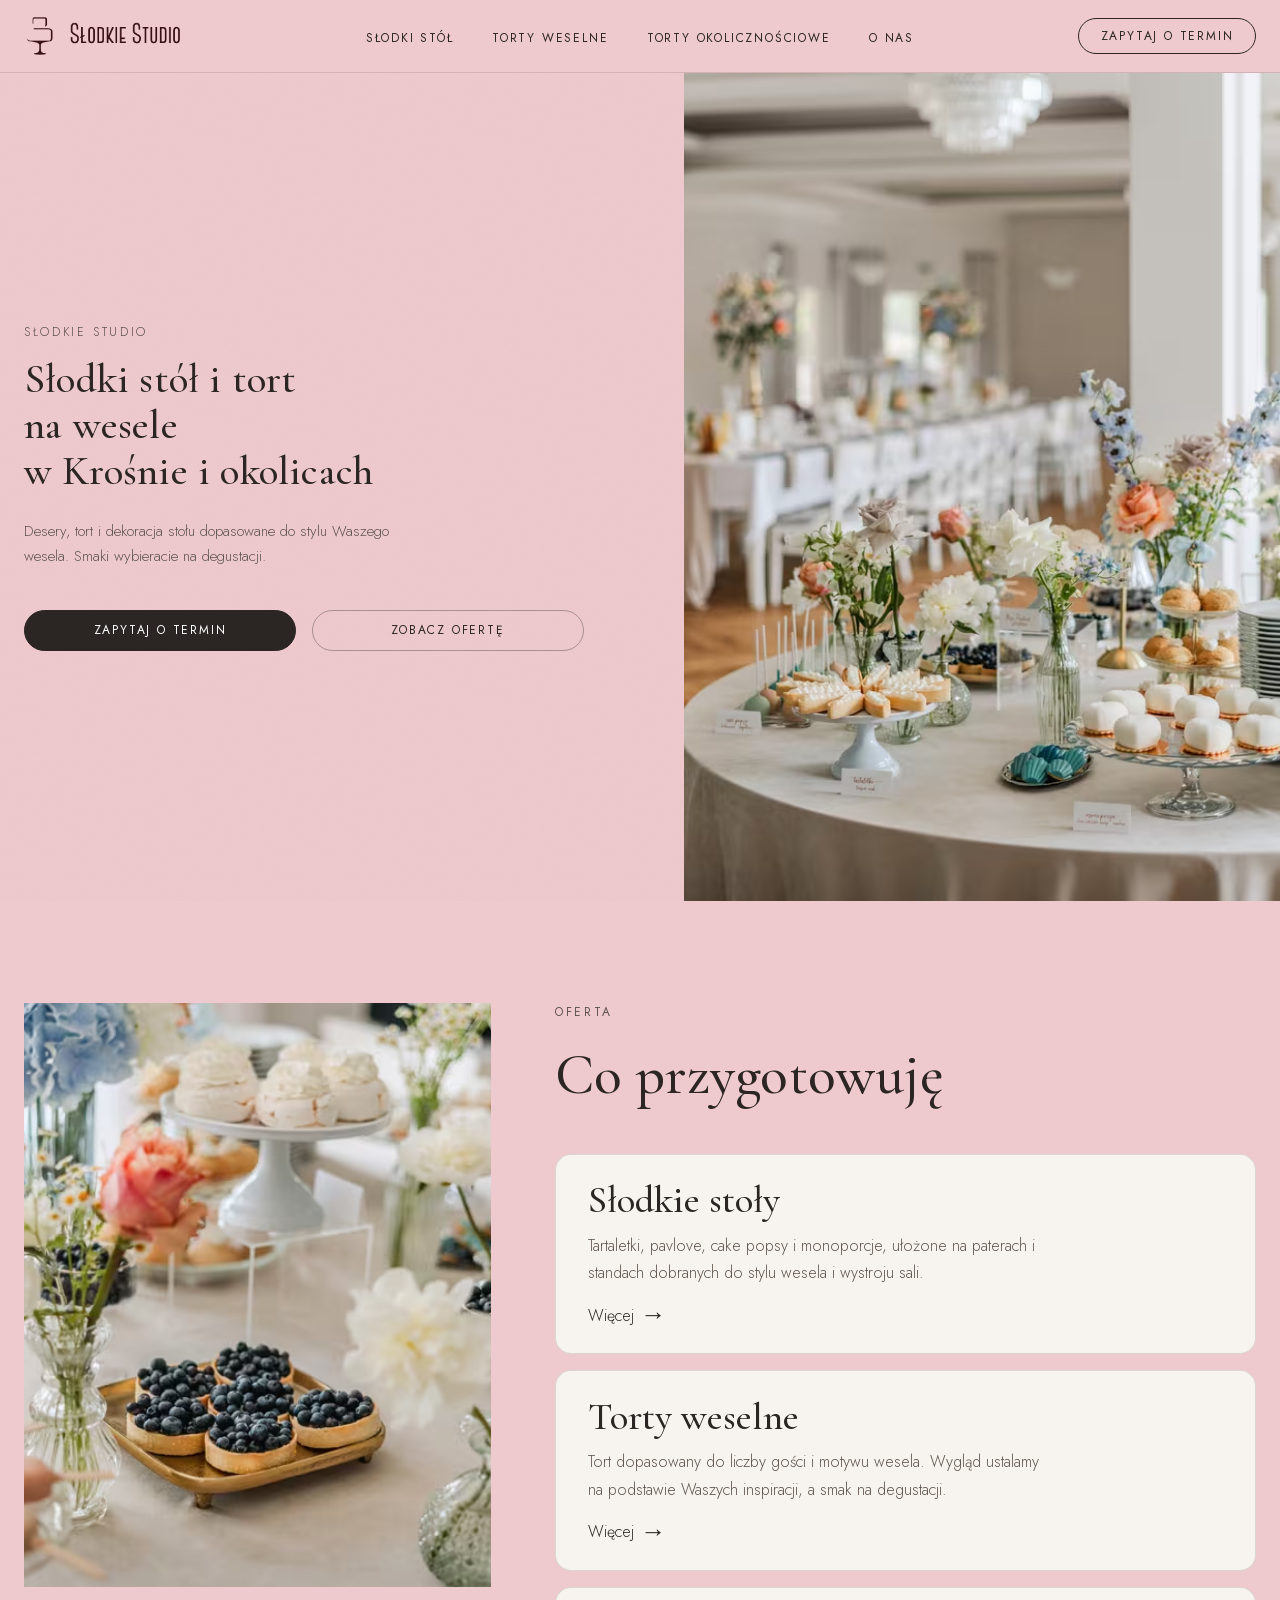
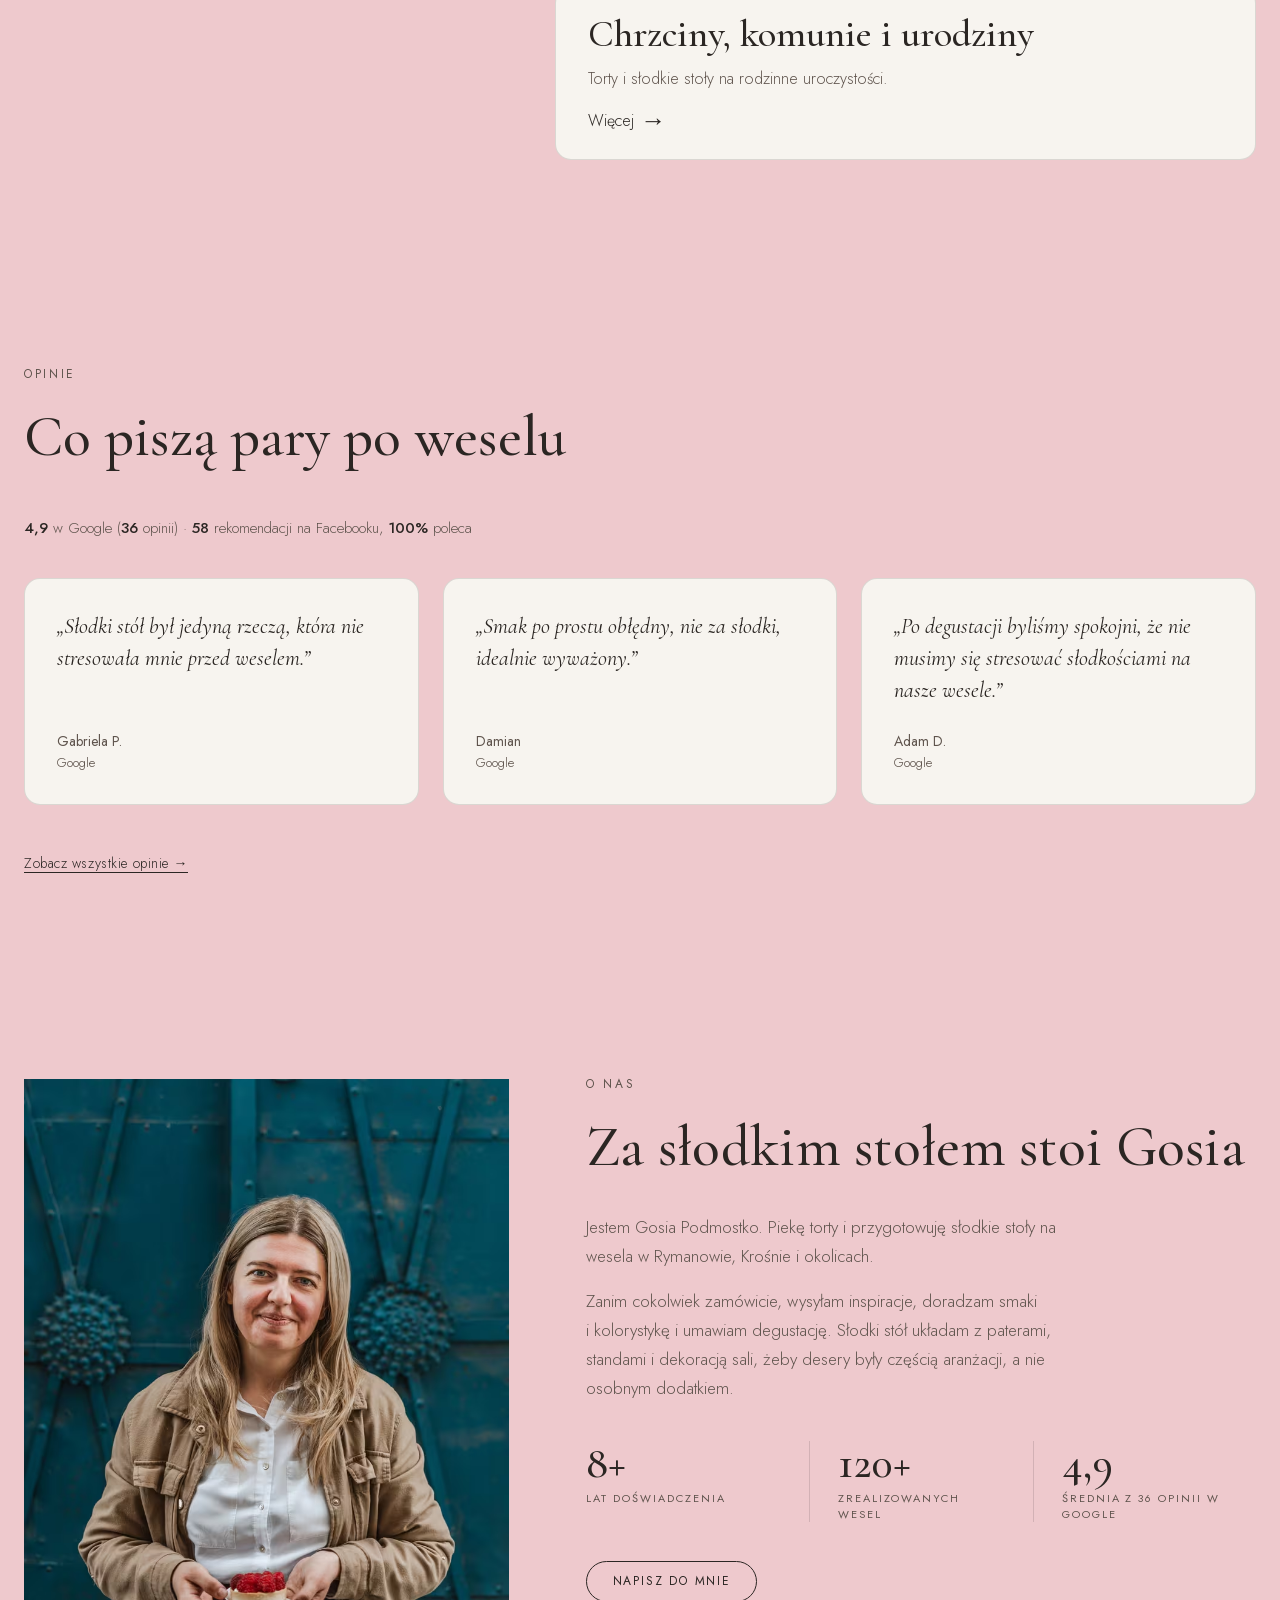
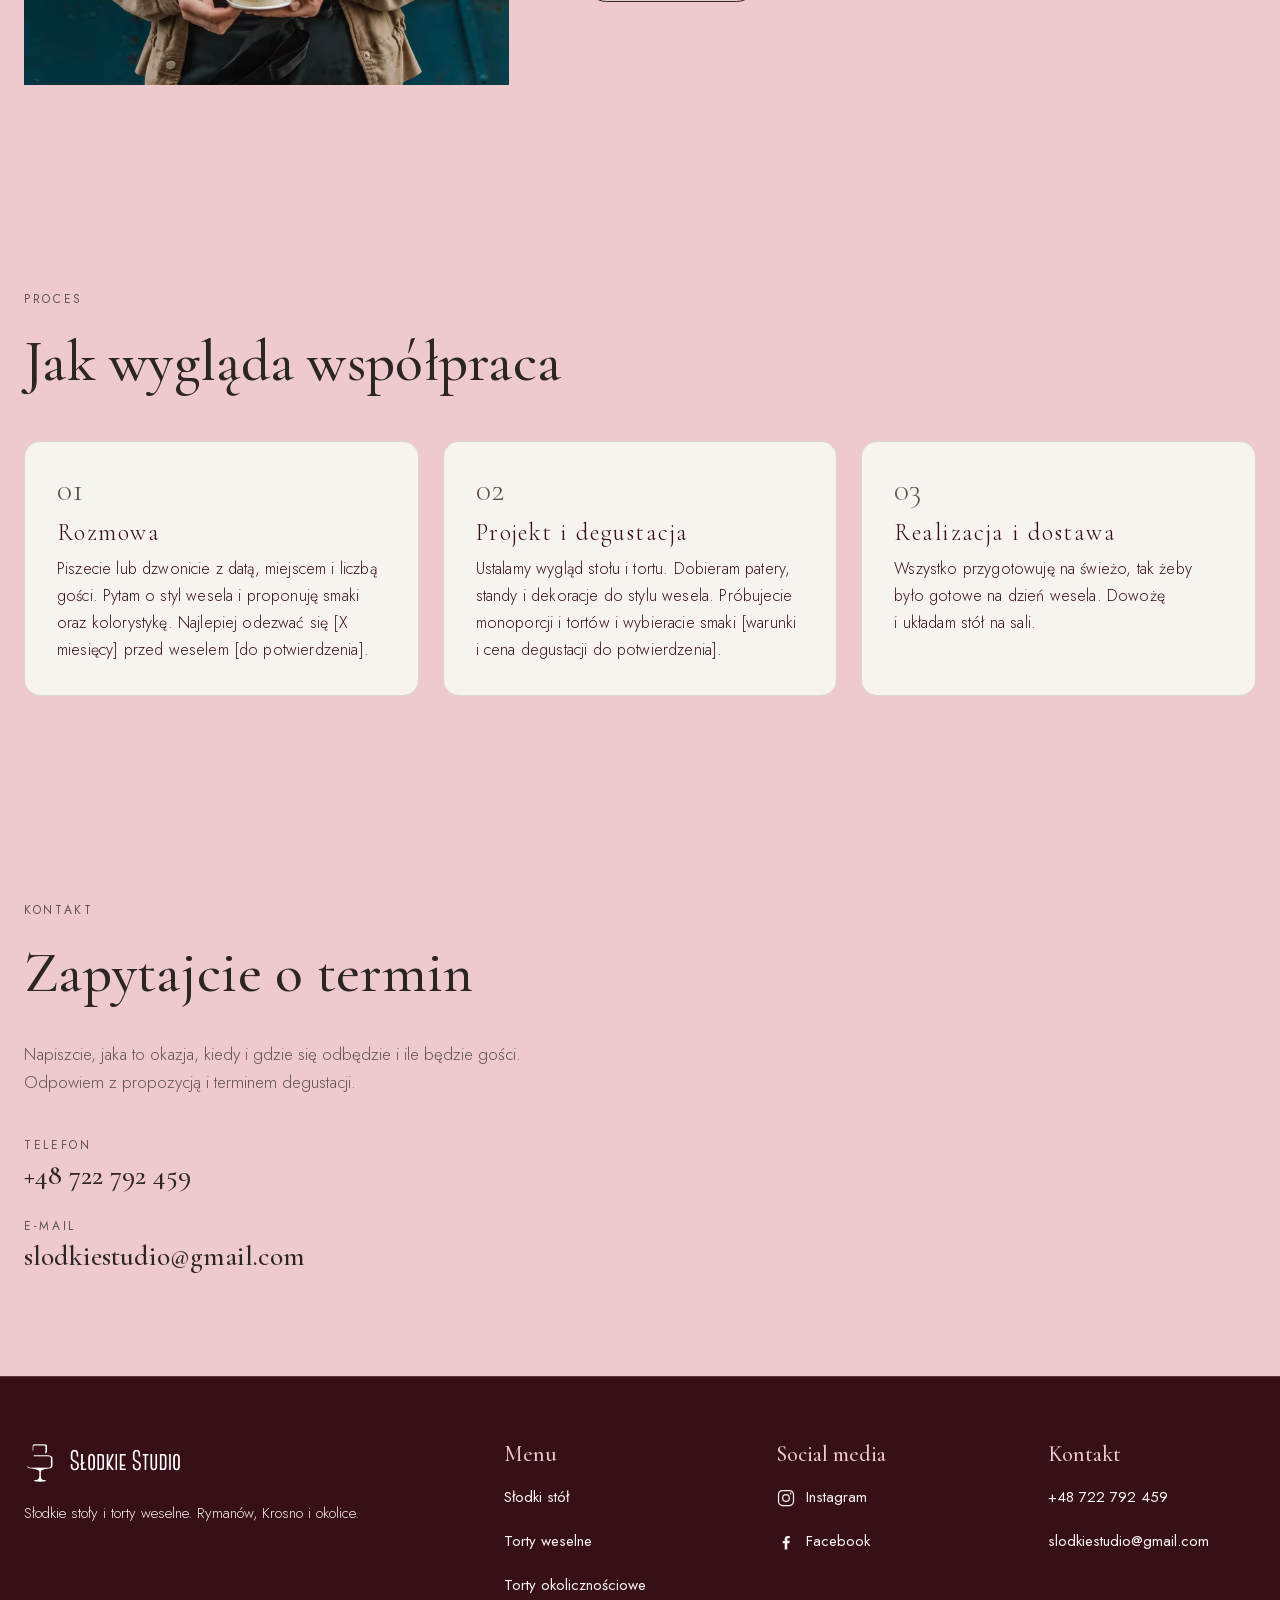
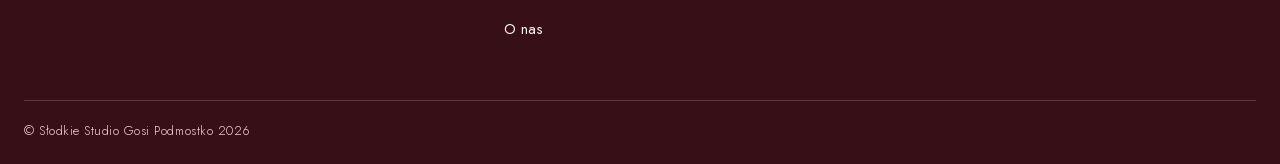
==== index.html @ 3a6de0ad "Hero section fixes" ====
<!DOCTYPE html>
<html lang="pl">
    <head>
        <meta charset="UTF-8">
        <meta name="viewport" content="width=device-width, initial-scale=1.0">
        <title>Słodki stół i tort weselny w Krośnie | Słodkie Studio</title>
        <meta name="description" content="Słodkie stoły i torty weselne w Rymanowie, Krośnie i okolicach. Degustacja, dobór smaków i dekoracji, dowóz na salę. Zapytaj o termin.">
        <link rel="icon" type="image/svg+xml" href="./logo/favicon.svg">
        <link rel="icon" type="image/png" sizes="32x32" href="./logo/favicon-32.png">
        <link rel="icon" type="image/x-icon" href="./logo/favicon.ico">
        <link rel="apple-touch-icon" sizes="180x180" href="./logo/apple-touch-icon.png">

        <link rel="stylesheet" href="https://cdnjs.cloudflare.com/ajax/libs/font-awesome/6.5.0/css/all.min.css">

        <link rel="preload" href="fonts/cormorant-garamond-latin.woff2" as="font" type="font/woff2" crossorigin>
        <link rel="preload" href="fonts/cormorant-garamond-italic-latin.woff2" as="font" type="font/woff2" crossorigin>

        <link rel="stylesheet" href="css/tokens.css">
        <link rel="stylesheet" href="css/globals.css">
        <link rel="stylesheet" href="css/index.css">
        <script src="components.js" defer></script>
        <script src="index.js" defer></script>
    </head>
    <body>
        <site-header></site-header>
        <main class="main">


            <section id="hero" class="section hero">
                <div class="hero-inner">
                    <div class="hero-content">
                        <p class="hero-eyebrow">Słodkie Studio</p>
                        <h1 class="hero-heading">
                            <span class="hero-heading-line">Słodki stół i tort</span>
                            <span class="hero-heading-line">na wesele</span>
                            <span class="hero-heading-line hero-heading-italic">w Krośnie i okolicach</span>
                        </h1>
                        <p class="hero-lead">Desery, tort i dekoracja stołu dopasowane do stylu Waszego wesela. Smaki wybieracie na degustacji.</p>
                        <div class="hero-actions">
                            <a href="#contact" class="btn btn-solid">Zapytaj o termin</a>
                            <a href="#oferta" class="btn btn-outline">Zobacz ofertę</a>
                        </div>
                    </div>
                    <div class="hero-media">
                        <picture>
                            <source type="image/avif"
                                    srcset="img/hero-640.avif 640w, img/hero-960.avif 960w, img/hero-1280.avif 1280w"
                                    sizes="(min-width: 900px) 50vw, 100vw">
                            <source type="image/webp"
                                    srcset="img/hero-640.webp 640w, img/hero-960.webp 960w, img/hero-1280.webp 1280w"
                                    sizes="(min-width: 900px) 50vw, 100vw">
                            <img src="img/hero-960.jpg" width="1280" height="1600" alt="Słodki stół z deserami i kwiatami na weselu" fetchpriority="high" decoding="async">
                        </picture>
                    </div>
                </div>
            </section>

            <section id="oferta" class="section offer">
                <div class="offer-inner">
                    <div class="offer-content">
                        <p class="offer-eyebrow">Oferta</p>
                        <h2 class="offer-title">Co przygotowuję</h2>
                        <ol class="offer-list">
                            <li class="offer-item">
                                <a class="offer-item-link" href="slodki-stol.html">
                                    <div class="offer-item-body">
                                        <h3 class="offer-item-title"><span class="offer-item-name">Słodkie stoły</span></h3>
                                        <p class="offer-desc">Tartaletki, pavlove, cake popsy i monoporcje, ułożone na paterach i standach dobranych do stylu wesela i wystroju sali.</p>
                                        <span class="offer-more"><span class="offer-more-label">Więcej</span><span class="offer-arrow" aria-hidden="true">→</span></span>
                                    </div>
                                </a>
                            </li>
                            <li class="offer-item">
                                <a class="offer-item-link" href="torty-weselne.html">
                                    <div class="offer-item-body">
                                        <h3 class="offer-item-title"><span class="offer-item-name">Torty weselne</span></h3>
                                        <p class="offer-desc">Tort dopasowany do liczby gości i motywu wesela. Wygląd ustalamy na podstawie Waszych inspiracji, a smak na degustacji.</p>
                                        <span class="offer-more"><span class="offer-more-label">Więcej</span><span class="offer-arrow" aria-hidden="true">→</span></span>
                                    </div>
                                </a>
                            </li>
                            <li class="offer-item">
                                <!-- TODO: potwierdzić docelowy adres podstrony lub podmienić po decyzji o strukturze podstron -->
                                <a class="offer-item-link" href="/torty-okolicznosciowe">
                                    <div class="offer-item-body">
                                        <h3 class="offer-item-title"><span class="offer-item-name">Chrzciny, komunie i urodziny</span></h3>
                                        <p class="offer-desc">Torty i słodkie stoły na rodzinne uroczystości.</p>
                                        <span class="offer-more"><span class="offer-more-label">Więcej</span><span class="offer-arrow" aria-hidden="true">→</span></span>
                                    </div>
                                </a>
                            </li>
                        </ol>
                    </div>
                    <div class="offer-media">
                        <picture>
                            <source type="image/avif"
                                    srcset="img/offer-480.avif 480w, img/offer-800.avif 800w, img/offer-1200.avif 1200w"
                                    sizes="(min-width: 900px) 40vw, 100vw">
                            <source type="image/webp"
                                    srcset="img/offer-480.webp 480w, img/offer-800.webp 800w, img/offer-1200.webp 1200w"
                                    sizes="(min-width: 900px) 40vw, 100vw">
                            <img src="img/offer-800.jpg" width="1200" height="790" alt="Tartaletki z jagodami i kwiaty na słodkim stole" loading="lazy" decoding="async">
                        </picture>
                    </div>
                </div>
            </section>


            <section id="opinie" class="section reviews">
                <div class="reviews-inner">
                    <header class="reviews-head">
                        <p class="reviews-eyebrow">Opinie</p>
                        <h2 class="reviews-title">Co piszą pary po weselu</h2>
                    </header>
                    <!-- TODO: opinie są dosłowne, skrócone tylko wielokropkiem; potwierdzić z Gosią publikację autorów -->
                    <div class="reviews-summary">
                        <p class="reviews-summary-line"><span class="reviews-stat">4,9</span> w&nbsp;Google (<span class="reviews-stat">36</span> opinii) · <span class="reviews-stat">58</span> rekomendacji na&nbsp;Facebooku, <span class="reviews-stat">100%</span> poleca</p>
                    </div>
                    <ul class="reviews-list">
                        <li>
                            <figure class="review-card">
                                <blockquote class="review-quote"><p>„Słodki stół był jedyną rzeczą, która nie stresowała mnie przed weselem.”</p></blockquote>
                                <figcaption class="review-meta">
                                    <span class="review-author">Gabriela P.</span>
                                    <span class="review-detail">Google</span>
                                </figcaption>
                            </figure>
                        </li>
                        <li>
                            <figure class="review-card">
                                <blockquote class="review-quote"><p>„Smak po prostu obłędny, nie za słodki, idealnie wyważony.”</p></blockquote>
                                <figcaption class="review-meta">
                                    <span class="review-author">Damian</span>
                                    <span class="review-detail">Google</span>
                                </figcaption>
                            </figure>
                        </li>
                        <li>
                            <figure class="review-card">
                                <blockquote class="review-quote"><p>„Po degustacji byliśmy spokojni, że nie musimy się stresować słodkościami na nasze wesele.”</p></blockquote>
                                <figcaption class="review-meta">
                                    <span class="review-author">Adam D.</span>
                                    <span class="review-detail">Google</span>
                                </figcaption>
                            </figure>
                        </li>
                    </ul>
                    <a class="reviews-all" href="/opinie">Zobacz wszystkie opinie →</a>
                    <!-- TODO: podstrona /opinie jeszcze nie istnieje — potwierdzić lub podmienić adres -->
                </div>
            </section>


            <section id="o-nas" class="section about">
                <div class="about-inner">
                    <div class="about-media">
                        <picture>
                            <source type="image/avif"
                                    srcset="img/about-480.avif 480w, img/about-800.avif 800w, img/about-1200.avif 1200w"
                                    sizes="(min-width: 900px) 42vw, 100vw">
                            <source type="image/webp"
                                    srcset="img/about-480.webp 480w, img/about-800.webp 800w, img/about-1200.webp 1200w"
                                    sizes="(min-width: 900px) 42vw, 100vw">
                            <img src="img/about-800.jpg" width="1200" height="1844" alt="Gosia Podmostko trzyma w dłoniach tartaletkę z malinami na tle niebieskich drzwi." loading="lazy" decoding="async">
                        </picture>
                    </div>
                    <div class="about-content">
                        <p class="about-eyebrow">O nas</p>
                        <h2 class="about-title">Za słodkim stołem stoi Gosia</h2>
                        <div class="about-text">
                            <p>Jestem Gosia Podmostko. Piekę torty i&nbsp;przygotowuję słodkie stoły na wesela w&nbsp;Rymanowie, Krośnie i&nbsp;okolicach.</p>
                            <p>Zanim cokolwiek zamówicie, wysyłam inspiracje, doradzam smaki i&nbsp;kolorystykę i&nbsp;umawiam degustację. Słodki stół układam z&nbsp;paterami, standami i&nbsp;dekoracją sali, żeby desery były częścią aranżacji, a&nbsp;nie osobnym dodatkiem.</p>
                        </div>
                        <!-- TODO: potwierdzić 8+ lat doświadczenia i 120+ zrealizowanych wesel -->
                        <ul class="about-stats">
                            <li class="about-stat">
                                <span class="about-stat-value">8+</span>
                                <span class="about-stat-label">Lat doświadczenia</span>
                            </li>
                            <li class="about-stat">
                                <span class="about-stat-value">120+</span>
                                <span class="about-stat-label">Zrealizowanych wesel</span>
                            </li>
                            <li class="about-stat">
                                <span class="about-stat-value">4,9</span>
                                <span class="about-stat-label">Średnia z 36 opinii w Google</span>
                            </li>
                        </ul>
                        <a href="#contact" class="btn btn-outline about-cta">Napisz do mnie</a>
                    </div>
                </div>
            </section>


            <section id="process" class="section process">
                <div class="process-inner">
                    <header class="process-head">
                        <p class="process-eyebrow">Proces</p>
                        <h2 class="process-title">Jak wygląda współpraca</h2>
                    </header>
                    <!-- TODO: potwierdzić X miesięcy przed weselem, warunki i cenę degustacji, zasięg i koszt dowozu -->
                    <ol class="process-steps">
                        <li class="process-step">
                            <span class="process-step-number">01</span>
                            <h3 class="sub-section-title process-step-title">Rozmowa</h3>
                            <p class="paragraph process-step-text">Piszecie lub dzwonicie z&nbsp;datą, miejscem i&nbsp;liczbą gości. Pytam o&nbsp;styl wesela i&nbsp;proponuję smaki oraz kolorystykę. Najlepiej odezwać się [X miesięcy] przed weselem [do potwierdzenia].</p>
                        </li>
                        <li class="process-step">
                            <span class="process-step-number">02</span>
                            <h3 class="sub-section-title process-step-title">Projekt i degustacja</h3>
                            <p class="paragraph process-step-text">Ustalamy wygląd stołu i&nbsp;tortu. Dobieram patery, standy i&nbsp;dekoracje do stylu wesela. Próbujecie monoporcji i&nbsp;tortów i&nbsp;wybieracie smaki [warunki i&nbsp;cena degustacji do potwierdzenia].</p>
                        </li>
                        <li class="process-step">
                            <span class="process-step-number">03</span>
                            <h3 class="sub-section-title process-step-title">Realizacja i dostawa</h3>
                            <p class="paragraph process-step-text">Wszystko przygotowuję na świeżo, tak żeby było gotowe na dzień wesela. Dowożę i&nbsp;układam stół na sali.</p>
                        </li>
                    </ol>
                </div>
            </section>


            <section id="contact" class="section contact">
                <div class="contact-inner">
                    <p class="contact-eyebrow">Kontakt</p>
                    <h2 class="contact-title">Zapytajcie o termin</h2>
                    <p class="contact-lead">Napiszcie, jaka to okazja, kiedy i&nbsp;gdzie się odbędzie i&nbsp;ile będzie gości. Odpowiem z&nbsp;propozycją i&nbsp;terminem degustacji.</p>
                    <dl class="contact-details">
                        <div class="contact-row">
                            <dt class="contact-label">Telefon</dt>
                            <dd class="contact-value">+48 722 792 459</dd>
                        </div>
                        <div class="contact-row">
                            <dt class="contact-label">E-mail</dt>
                            <dd class="contact-value">slodkiestudio@gmail.com</dd>
                        </div>
                    </dl>
                </div>
            </section>


        </main>
        <site-footer></site-footer>
    </body>
</html>
---- css/tokens.css ----
/* Brand tokens — colors sampled from the logo */

:root {
    --brand-pink: #EEC9CD;
    --brand-brown: #370F16;

    --fw-body: 300;
}
---- css/globals.css ----
@font-face {
    font-family: 'Cormorant Garamond';
    src: url('../fonts/cormorant-garamond-latin-ext.woff2') format('woff2');
    font-weight: 300 700;
    font-style: normal;
    font-display: swap;
    unicode-range: U+0100-02BA, U+02BD-02C5, U+02C7-02CC, U+02CE-02D7, U+02DD-02FF, U+0304, U+0308, U+0329, U+1D00-1DBF, U+1E00-1E9F, U+1EF2-1EFF, U+2020, U+20A0-20AB, U+20AD-20C4, U+2113, U+2C60-2C7F, U+A720-A7FF;
}

@font-face {
    font-family: 'Cormorant Garamond';
    src: url('../fonts/cormorant-garamond-latin.woff2') format('woff2');
    font-weight: 300 700;
    font-style: normal;
    font-display: swap;
    unicode-range: U+0000-00FF, U+0131, U+0152-0153, U+02BB-02BC, U+02C6, U+02DA, U+02DC, U+0304, U+0308, U+0329, U+2000-206F, U+20AC, U+2122, U+2191, U+2193, U+2212, U+2215, U+FEFF, U+FFFD;
}

@font-face {
    font-family: 'Cormorant Garamond';
    src: url('../fonts/cormorant-garamond-italic-latin-ext.woff2') format('woff2');
    font-weight: 400 500;
    font-style: italic;
    font-display: swap;
    unicode-range: U+0100-02BA, U+02BD-02C5, U+02C7-02CC, U+02CE-02D7, U+02DD-02FF, U+0304, U+0308, U+0329, U+1D00-1DBF, U+1E00-1E9F, U+1EF2-1EFF, U+2020, U+20A0-20AB, U+20AD-20C4, U+2113, U+2C60-2C7F, U+A720-A7FF;
}

@font-face {
    font-family: 'Cormorant Garamond';
    src: url('../fonts/cormorant-garamond-italic-latin.woff2') format('woff2');
    font-weight: 400 500;
    font-style: italic;
    font-display: swap;
    unicode-range: U+0000-00FF, U+0131, U+0152-0153, U+02BB-02BC, U+02C6, U+02DA, U+02DC, U+0304, U+0308, U+0329, U+2000-206F, U+20AC, U+2122, U+2191, U+2193, U+2212, U+2215, U+FEFF, U+FFFD;
}

@font-face {
    font-family: 'Jost';
    src: url('../fonts/jost-latin-ext.woff2') format('woff2');
    font-weight: 300 600;
    font-style: normal;
    font-display: swap;
    unicode-range: U+0100-02BA, U+02BD-02C5, U+02C7-02CC, U+02CE-02D7, U+02DD-02FF, U+0304, U+0308, U+0329, U+1D00-1DBF, U+1E00-1E9F, U+1EF2-1EFF, U+2020, U+20A0-20AB, U+20AD-20C4, U+2113, U+2C60-2C7F, U+A720-A7FF;
}

@font-face {
    font-family: 'Jost';
    src: url('../fonts/jost-latin.woff2') format('woff2');
    font-weight: 300 600;
    font-style: normal;
    font-display: swap;
    unicode-range: U+0000-00FF, U+0131, U+0152-0153, U+02BB-02BC, U+02C6, U+02DA, U+02DC, U+0304, U+0308, U+0329, U+2000-206F, U+20AC, U+2122, U+2191, U+2193, U+2212, U+2215, U+FEFF, U+FFFD;
}

/* Global styles */

* {
    margin: 0;
    padding: 0;
    box-sizing: border-box;
    list-style: none;
    text-decoration: none;
}

:root {
    --header-height: 72px;

    --ff-primary: "Jost", sans-serif;
    --ff-secondary: "Cormorant Garamond", serif;

    --color-burgundy: var(--brand-brown);
    --color-rose: var(--brand-pink);
    --color-black: black;
    --color-white: white;

    --color-bg: #F7F4EF;
    --color-hero-bg: #F1E8E4;
    --color-text: #2B2623;
    --color-text-muted: #5F544D;
    --color-accent: #2B2623;
    --color-line: color-mix(in srgb, var(--color-text) 14%, transparent);

    --max-width: 1498px;

    --border: 1px solid color-mix(in srgb, var(--color-burgundy) 20%, transparent);
}

html {
    scroll-padding-top: var(--header-height);
    scroll-behavior: smooth;
}

body {
    margin: 0;
    display: grid;
    grid-template-rows: auto 1fr auto;
    min-height: 100vh;
    font-family: var(--ff-primary);
    font-weight: var(--fw-body);
    background-color: var(--color-bg);
}

site-header {
    display: block;
    position: sticky;
    top: 0;
    z-index: 999;
}

site-footer {
    display: block;
}

a,
a:hover,
a:visited,
a:active,
a:focus {
  /* color: inherit; */
  text-decoration: none;
}

button {
    border: none;
    background: none;
}

.paragraph {
    font-family: var(--ff-primary);
}

.button {
    font-family: var(--ff-primary);
    font-size: 1rem;
    letter-spacing: 0.08em;
    text-transform: uppercase;
    cursor: pointer;
    padding: 0.75rem 1.5rem;
    color: var(--color-rose);
    background: var(--color-burgundy);
    border-radius: 12px;
}

/* Pill links/buttons */

.btn {
    display: inline-flex;
    align-items: center;
    justify-content: center;
    gap: 0.5rem;
    font-family: var(--ff-primary);
    font-size: 12px;
    font-weight: 400;
    line-height: 1;
    letter-spacing: 0.15em;
    text-transform: uppercase;
    padding: 0.85rem 1.6rem;
    border: 1px solid var(--color-accent);
    border-radius: 999px;
    cursor: pointer;
    transition: background-color 0.2s ease, color 0.2s ease, border-color 0.2s ease;
}

.btn-solid {
    background-color: var(--color-accent);
    color: #fff;
}

.btn-solid:hover,
.btn-solid:focus-visible {
    background-color: #000;
    border-color: #000;
    color: #fff;
}

.btn-outline {
    background-color: transparent;
    color: var(--color-text);
}

.btn-outline:hover,
.btn-outline:focus-visible {
    background-color: var(--color-accent);
    color: var(--color-bg);
}

.btn:focus-visible {
    outline: 2px solid var(--color-accent);
    outline-offset: 3px;
}

/* Main */

.main {
    min-width: 0;
    background-color: var(--color-rose);
}

.header-placeholder {
    height: var(--header-height);
}

.section {
    box-sizing: border-box;
    height: auto;
    text-align: center;
}

.inner-section {
    /* border-top: var(--border); */
}

.inner-section {
    max-width: var(--max-width);
    min-height: 100px;
    margin: 0 auto;
    display: grid;
    padding: 2rem 0;
}

.section-title {
    font-family: var(--ff-secondary);
    font-size: 2rem;
    font-weight: var(--fw-body);
    letter-spacing: 0.06em;
    color: #3D1020;
    margin-bottom: 1.5rem;
}

.sub-section {
    box-sizing: border-box;
}

.sub-section-title {
    font-family: var(--ff-secondary);
    font-size: 1.5rem;
    font-weight: var(--fw-body);
    letter-spacing: 0.06em;
    color: var(--color-burgundy);
    margin-bottom: 1rem;
}

/* Footer */

.footer {
    background-color: var(--brand-brown);
    border-top: 1px solid color-mix(in srgb, var(--brand-pink) 22%, transparent);
    text-align: left;
}

.footer-inner {
    width: 100%;
    max-width: var(--max-width);
    margin: 0 auto;
    padding: clamp(2.5rem, 5vw, 4rem) 20px 0;
}

.footer-grid {
    display: grid;
    grid-template-columns: 1fr;
    gap: clamp(2rem, 4vw, 3rem);
    padding: 0 0 clamp(2rem, 4vw, 3rem);
}

.footer-brand,
.footer-nav-col,
.footer-social-col,
.footer-contact {
    min-width: 0;
}

.footer-logo {
    display: inline-flex;
    align-items: center;
    margin-bottom: 1rem;
}

.footer-logo img {
    display: block;
    height: 44px;
    width: auto;
    filter: brightness(0) invert(1);
}

.footer-logo:focus-visible {
    outline: 2px solid var(--brand-pink);
    outline-offset: 4px;
}

.footer-desc {
    max-width: 34ch;
    margin: 0 0 1.25rem;
    font-family: var(--ff-primary);
    font-size: 15px;
    font-weight: var(--fw-body);
    line-height: 1.7;
    color: var(--color-bg);
}

.footer-socials {
    display: flex;
    flex-direction: column;
    margin: 0;
    padding: 0;
    list-style: none;
}

.footer-social {
    display: inline-flex;
    align-items: center;
    gap: 0.6rem;
    min-height: 44px;
    font-family: var(--ff-primary);
    font-size: 15px;
    font-weight: 400;
    line-height: 1.4;
    color: var(--color-bg);
    transition: color 0.2s ease;
}

.footer-social svg {
    display: block;
    width: 20px;
    height: 20px;
}

.footer-social:hover {
    color: var(--brand-pink);
    text-decoration: underline;
    text-underline-offset: 3px;
}

.footer-social:focus-visible,
.footer-nav a:focus-visible,
.footer-contact a:focus-visible {
    outline: 2px solid var(--brand-pink);
    outline-offset: 3px;
}

.footer-contact a:focus-visible {
    border-radius: 2px;
}

.footer-heading {
    margin: 0 0 0.5rem;
    font-family: var(--ff-secondary);
    font-size: 1.375rem;
    font-weight: 500;
    line-height: 1.2;
    color: var(--brand-pink);
}

.footer-nav ul,
.footer-contact ul {
    display: flex;
    flex-direction: column;
    margin: 0;
    padding: 0;
    list-style: none;
}

.footer-nav a {
    display: inline-flex;
    align-items: center;
    min-height: 44px;
    font-family: var(--ff-primary);
    font-size: 15px;
    font-weight: 400;
    line-height: 1.4;
    color: var(--color-bg);
    transition: color 0.2s ease;
}

.footer-nav a:hover {
    color: var(--brand-pink);
    text-decoration: underline;
    text-underline-offset: 3px;
}

.footer-contact a {
    display: inline-flex;
    align-items: center;
    min-height: 44px;
    font-family: var(--ff-primary);
    font-size: 15px;
    font-weight: 400;
    line-height: 1.4;
    color: var(--color-bg);
    transition: color 0.2s ease;
}

.footer-contact a:hover {
    color: var(--brand-pink);
    text-decoration: underline;
    text-underline-offset: 3px;
}

.footer-bottom {
    padding: 1.25rem 0 1.5rem;
    border-top: 1px solid color-mix(in srgb, var(--brand-pink) 22%, transparent);
}

.footer-bottom p {
    margin: 0;
    font-family: var(--ff-primary);
    font-size: 13px;
    letter-spacing: 0.04em;
    color: var(--brand-pink);
}

@media (min-width: 768px) {
    .footer-inner {
        padding: clamp(3rem, 5vw, 4.5rem) 24px 0;
    }

    .footer-grid {
        grid-template-columns: minmax(0, 2fr) minmax(0, 1fr) minmax(0, 1fr) minmax(0, 1fr);
        gap: clamp(2rem, 5vw, 4rem);
    }
}

@media (prefers-reduced-motion: reduce) {
    .footer-social,
    .footer-nav a,
    .footer-contact a {
        transition: none;
    }
}
---- css/index.css ----
/* Header */

.header {
    position: sticky;
    top: 0;
    left: 0;
    width: 100%;
    background-color: var(--brand-pink);
    border-bottom: 1px solid var(--color-line);
    z-index: 999;
}

.inner-header {
    display: grid;
    grid-template-columns: 1fr auto 1fr;
    align-items: center;
    gap: 1.5rem;
    width: 100%;
    max-width: var(--max-width);
    height: var(--header-height);
    margin: 0 auto;
    padding: 0 24px;
}

/* Logo */

.header-logo {
    justify-self: start;
    display: inline-flex;
    align-items: center;
}

.header-logo-img {
    display: block;
    height: 44px;
    width: auto;
}

.header-logo:focus-visible {
    outline: 2px solid var(--color-accent);
    outline-offset: 4px;
}

/* Navigation */

.nav {
    justify-self: center;
}

.nav-list {
    display: flex;
    align-items: center;
    gap: clamp(1.25rem, 3vw, 2.5rem);
    margin: 0;
    padding: 0;
    list-style: none;
}

.nav-list a {
    display: inline-block;
    font-family: var(--ff-primary);
    font-size: 12px;
    font-weight: 400;
    letter-spacing: 0.15em;
    text-transform: uppercase;
    color: var(--color-text);
    transition: color 0.2s ease;
}

.nav-list a:hover,
.nav-list a:focus-visible {
    color: var(--color-text-muted);
}

.nav-list a:focus-visible {
    outline: 2px solid var(--color-accent);
    outline-offset: 4px;
}

.nav-cta {
    display: none;
}

/* Right side actions */

.header-actions {
    justify-self: end;
    display: flex;
    align-items: center;
    gap: 0.75rem;
}

.header-cta {
    padding: 0.7rem 1.35rem;
}

.menu-toggle {
    display: none;
    align-items: center;
    justify-content: center;
    width: 44px;
    height: 44px;
    border: 1px solid var(--color-line);
    border-radius: 50%;
    background: transparent;
    color: var(--color-text);
    cursor: pointer;
}

.menu-toggle i {
    font-size: 1.05rem;
}

.menu-toggle:focus-visible {
    outline: 2px solid var(--color-accent);
    outline-offset: 2px;
}

/* Mobile */

@media (max-width: 899px) {
    .inner-header {
        display: flex;
        align-items: center;
        justify-content: space-between;
        padding: 0 16px;
        gap: 0.75rem;
    }

    .header-logo-img {
        height: 36px;
    }

    .header-cta {
        display: none;
    }

    .menu-toggle {
        display: inline-flex;
    }

    .nav-list {
        position: fixed;
        top: var(--header-height);
        left: 0;
        right: 0;
        width: 100%;
        flex-direction: column;
        align-items: stretch;
        gap: 0;
        padding: 0 16px;
        background-color: var(--brand-pink);
        border-bottom: 1px solid var(--color-line);
        max-height: 0;
        overflow: hidden;
        visibility: hidden;
        transition: max-height 0.35s ease, visibility 0.35s ease;
        z-index: 30;
    }

    .nav-list.is-open {
        max-height: 420px;
        visibility: visible;
    }

    .nav-list li {
        border-top: 1px solid var(--color-line);
    }

    .nav-list li:first-child {
        border-top: none;
    }

    .nav-list a {
        display: block;
        padding: 1rem 0;
        font-size: 13px;
    }

    .nav-cta {
        display: block;
    }

    .nav-list li.nav-cta {
        padding: 1rem 0;
    }

    .nav-list .nav-cta-link {
        display: inline-flex;
        align-items: center;
        justify-content: center;
        width: 100%;
        padding: 0.85rem 1.6rem;
        font-size: 12px;
        letter-spacing: 0.15em;
    }

    .nav-list .nav-cta-link:hover,
    .nav-list .nav-cta-link:focus-visible {
        color: var(--color-bg);
    }
}
/* Hero section */

.hero {
    position: relative;
    background-color: var(--brand-pink);
    background-image: url("data:image/svg+xml,%3Csvg xmlns='http://www.w3.org/2000/svg' width='140' height='140'%3E%3Cfilter id='n'%3E%3CfeTurbulence type='fractalNoise' baseFrequency='0.85' numOctaves='2' stitchTiles='stitch'/%3E%3CfeColorMatrix type='saturate' values='0'/%3E%3C/filter%3E%3Crect width='100%25' height='100%25' filter='url(%23n)' opacity='0.05'/%3E%3C/svg%3E");
    background-repeat: repeat;
    text-align: left;
}

.hero-inner {
    display: grid;
    grid-template-columns: minmax(0, 1fr) minmax(0, 1fr);
    align-items: stretch;
    gap: clamp(2rem, 5vw, 5rem);
    width: 100%;
    max-width: var(--max-width);
    margin: 0 auto;
    padding-left: 24px;
    min-height: calc(100vh - var(--header-height));
    min-height: calc(100svh - var(--header-height));
    min-height: calc(100dvh - var(--header-height));
}

.hero-content {
    align-self: center;
    max-width: 560px;
    padding: 4rem 0;
}

.hero-eyebrow {
    margin: 0 0 1rem;
    font-family: var(--ff-primary);
    font-size: 12px;
    font-weight: var(--fw-body);
    letter-spacing: 0.22em;
    text-transform: uppercase;
    color: var(--color-text-muted);
}

.hero-heading {
    margin: 0 0 1.5rem;
    font-family: var(--ff-secondary);
    font-weight: 500;
    font-size: clamp(28px, 3.2vw, 44px);
    line-height: 1.12;
    letter-spacing: 0.005em;
    color: var(--color-text);
}

.hero-heading-line {
    display: block;
}

.hero-heading em {
    font-style: italic;
}

.hero-lead {
    max-width: 38ch;
    margin: 0 0 2.5rem;
    font-family: var(--ff-primary);
    font-size: 15px;
    font-weight: var(--fw-body);
    line-height: 1.7;
    color: var(--color-text-muted);
}

.hero-actions {
    display: flex;
    flex-wrap: wrap;
    gap: 1rem;
}

.hero-actions .btn {
    flex: 1 1 0;
    min-width: 200px;
}

.hero-actions .btn-outline {
    border-color: color-mix(in srgb, var(--color-accent) 35%, transparent);
}

.hero-actions .btn-outline:hover,
.hero-actions .btn-outline:focus-visible {
    border-color: var(--color-accent);
}

.hero-media {
    position: relative;
    overflow: hidden;
}

.hero-media picture {
    position: absolute;
    inset: 0;
    display: block;
}

.hero-media img {
    display: block;
    width: 100%;
    height: 100%;
    object-fit: cover;
}

/* Mobile */

@media (max-width: 899px) {
    .hero-inner {
        grid-template-columns: 1fr;
        grid-template-rows: minmax(0, 1fr) auto;
        gap: 0;
        padding-left: 0;
        min-height: calc(100vh - var(--header-height));
        min-height: calc(100svh - var(--header-height));
        min-height: calc(100dvh - var(--header-height));
    }

    .hero-content {
        order: 2;
        max-width: none;
        padding: 2.5rem 20px;
    }

    .hero-lead {
        max-width: none;
    }

    .hero-media {
        order: 1;
        width: 100%;
        min-height: 0;
        aspect-ratio: auto;
    }
}
/* O nas section */

.about {
    background-color: var(--brand-pink);
    padding: clamp(3.5rem, 8vw, 7rem) 0;
    text-align: left;
}

.about-inner {
    display: grid;
    grid-template-columns: minmax(0, 42fr) minmax(0, 58fr);
    align-items: start;
    gap: clamp(2rem, 6vw, 5rem);
    width: 100%;
    max-width: var(--max-width);
    margin: 0 auto;
    padding: 0 24px;
}

/* Image */

.about-media {
    position: relative;
    z-index: 0;
    aspect-ratio: 4 / 5;
}

.about-media picture {
    display: block;
    width: 100%;
    height: 100%;
}

.about-media img {
    display: block;
    width: 100%;
    height: 100%;
    object-fit: cover;
    object-position: 50% 50%;
}

/* Content */

.about-eyebrow {
    margin: -4px 0 clamp(1rem, 2vw, 1.5rem);
    font-family: var(--ff-primary);
    font-size: 12px;
    font-weight: 400;
    letter-spacing: 0.22em;
    text-transform: uppercase;
    color: var(--color-text-muted);
}

.about-title {
    margin: 0 0 clamp(1.5rem, 3vw, 2.25rem);
    font-family: var(--ff-secondary);
    font-size: clamp(36px, 4.5vw, 64px);
    font-weight: 500;
    line-height: 1.05;
    letter-spacing: 0.005em;
    color: var(--color-text);
}

.about-text {
    margin-bottom: clamp(1.75rem, 3vw, 2.5rem);
}

.about-text p {
    max-width: 52ch;
    margin: 0 0 1rem;
    font-family: var(--ff-primary);
    font-size: 17px;
    font-weight: var(--fw-body);
    line-height: 1.7;
    color: var(--color-text-muted);
}

.about-text p:last-child {
    margin-bottom: 0;
}

/* Stats */

.about-stats {
    display: grid;
    grid-template-columns: 1fr;
    margin: 0 0 clamp(1.75rem, 3vw, 2.5rem);
    padding: 0;
    list-style: none;
}

.about-stat {
    display: flex;
    flex-direction: column;
    gap: 0.4rem;
    padding: clamp(1rem, 2vw, 1.25rem) 0;
    border-top: 1px solid var(--color-line);
}

.about-stat:first-child {
    padding-top: 0;
    border-top: none;
}

.about-stat-value {
    font-family: var(--ff-secondary);
    font-size: clamp(30px, 3.5vw, 44px);
    font-weight: 500;
    line-height: 1;
    letter-spacing: 0.01em;
    color: var(--color-text);
}

.about-stat-label {
    font-family: var(--ff-primary);
    font-size: 11px;
    font-weight: 400;
    line-height: 1.4;
    letter-spacing: 0.18em;
    text-transform: uppercase;
    color: var(--color-text-muted);
}

@media (min-width: 600px) {
    .about-stats {
        grid-template-columns: repeat(3, minmax(0, 1fr));
    }

    .about-stat {
        padding: 0 clamp(1rem, 2.5vw, 1.75rem);
        border-top: none;
        border-left: 1px solid var(--color-line);
    }

    .about-stat:first-child {
        padding-left: 0;
        border-left: none;
    }

    .about-stat:last-child {
        padding-right: 0;
    }
}

.about-cta {
    align-self: flex-start;
}

/* Mobile */

@media (max-width: 899px) {
    .about-inner {
        grid-template-columns: 1fr;
        gap: 2rem;
        padding: 0 20px;
    }

    .about-media {
        aspect-ratio: 4 / 3;
        margin: 0 -20px;
    }

    .about-cta {
        width: 100%;
    }
}
/* Oferta section */

.offer {
    background-color: var(--brand-pink);
    padding: clamp(3.5rem, 8vw, 7rem) 0;
    text-align: left;
}

.offer-inner {
    display: grid;
    grid-template-columns: minmax(0, 2fr) minmax(0, 3fr);
    align-items: start;
    gap: clamp(2rem, 5vw, 4.5rem);
    width: 100%;
    max-width: var(--max-width);
    margin: 0 auto;
    padding: 0 24px;
}

/* Headings */

.offer-eyebrow {
    margin: 0 0 clamp(1rem, 2vw, 1.5rem);
    font-family: var(--ff-primary);
    font-size: 12px;
    font-weight: 400;
    letter-spacing: 0.22em;
    text-transform: uppercase;
    color: var(--color-text-muted);
}

.offer-title {
    margin: 0 0 clamp(2rem, 4vw, 3rem);
    font-family: var(--ff-secondary);
    font-size: clamp(36px, 4.5vw, 64px);
    font-weight: 500;
    line-height: 1.05;
    letter-spacing: 0.005em;
    color: var(--color-text);
}

/* List */

.offer-list {
    display: grid;
    gap: clamp(0.75rem, 1.5vw, 1rem);
    margin: 0;
    padding: 0;
    list-style: none;
}

.offer-item {
    position: relative;
    display: grid;
    grid-template-columns: minmax(0, 1fr);
    align-items: start;
    background-color: var(--color-bg);
    border: 1px solid var(--color-line);
    border-radius: 16px;
}

.offer-item-link {
    display: block;
    padding: clamp(1.25rem, 2vw, 1.75rem) clamp(1.25rem, 2.5vw, 2rem);
    color: inherit;
}

.offer-item-title {
    margin: 0;
    font-family: var(--ff-secondary);
    font-size: clamp(26px, 3vw, 38px);
    font-weight: 500;
    line-height: 1.1;
    color: var(--color-text);
}

.offer-item-name {
    display: inline-block;
}

.offer-item-link:focus-visible {
    outline: 2px solid var(--color-accent);
    outline-offset: 6px;
}

.offer-desc {
    max-width: 46ch;
    margin: 0.6rem 0 0;
    font-family: var(--ff-primary);
    font-size: 16px;
    font-weight: var(--fw-body);
    line-height: 1.7;
    color: var(--color-text-muted);
}

.offer-more {
    display: inline-flex;
    align-items: center;
    gap: 0.4em;
    margin-top: 1rem;
    font-family: var(--ff-primary);
    font-size: 16px;
    font-weight: var(--fw-body);
    color: var(--color-accent);
    transition: transform 0.2s ease;
}

.offer-more-label {
    color: var(--color-accent);
}

.offer-arrow {
    font-family: var(--ff-secondary);
    font-size: clamp(22px, 2vw, 28px);
    line-height: 1;
    color: var(--color-accent);
}

.offer-item:hover .offer-more,
.offer-item:focus-within .offer-more {
    transform: translateX(8px);
}

/* Image */

.offer-media {
    order: -1;
    aspect-ratio: 4 / 5;
    overflow: hidden;
}

.offer-media picture {
    display: block;
    width: 100%;
    height: 100%;
}

.offer-media img {
    display: block;
    width: 100%;
    height: 100%;
    object-fit: cover;
    object-position: 50% 50%;
}

/* Reduced motion */

@media (prefers-reduced-motion: reduce) {
    .offer-more {
        transition: none;
    }

    .offer-item:hover .offer-more,
    .offer-item:focus-within .offer-more {
        transform: none;
    }
}

/* Mobile */

@media (max-width: 899px) {
    .offer-inner {
        grid-template-columns: 1fr;
        padding: 0 20px;
    }

    .offer-media {
        order: 0;
        aspect-ratio: 4 / 3;
        margin: 2rem -20px 0;
    }
}
/* Opinie section */

.reviews {
    background-color: var(--brand-pink);
    padding: clamp(3.5rem, 8vw, 7rem) 0;
    text-align: left;
}

.reviews-inner {
    width: 100%;
    max-width: var(--max-width);
    margin: 0 auto;
    padding: 0 24px;
}

.reviews-head {
    margin-bottom: clamp(2rem, 4vw, 3rem);
}

.reviews-eyebrow {
    margin: 0 0 clamp(1rem, 2vw, 1.5rem);
    font-family: var(--ff-primary);
    font-size: 12px;
    font-weight: 400;
    letter-spacing: 0.22em;
    text-transform: uppercase;
    color: var(--color-text-muted);
}

.reviews-title {
    margin: 0;
    font-family: var(--ff-secondary);
    font-size: clamp(36px, 4.5vw, 64px);
    font-weight: 500;
    line-height: 1.05;
    letter-spacing: 0.005em;
    color: var(--color-text);
}

/* Summary line */

.reviews-summary {
    display: flex;
    flex-direction: column;
    gap: 0.25rem;
    margin: 0 0 clamp(1.75rem, 3vw, 2.5rem);
    font-family: var(--ff-primary);
    font-size: 15px;
    line-height: 1.6;
    color: var(--color-text-muted);
}

.reviews-summary-line {
    margin: 0;
}

.reviews-summary a {
    color: var(--color-text);
    text-decoration: underline;
    text-underline-offset: 3px;
}

.reviews-summary a:hover {
    color: var(--color-text-muted);
}

.reviews-stat {
    font-weight: 500;
    color: var(--color-text);
}

/* List of cards */

.reviews-list {
    display: grid;
    grid-template-columns: 1fr;
    gap: 16px;
    margin: 0;
    padding: 0;
    list-style: none;
}

.review-card {
    display: flex;
    flex-direction: column;
    height: 100%;
    margin: 0;
    padding: 32px;
    background-color: var(--color-bg);
    border: 1px solid var(--color-line);
    border-radius: 16px;
}

.review-quote {
    margin: 0;
}

.review-quote p {
    margin: 0;
    font-family: var(--ff-secondary);
    font-style: italic;
    font-weight: 400;
    font-size: clamp(22px, 1.6vw, 24px);
    line-height: 1.45;
    color: var(--color-text);
}

.review-meta {
    display: flex;
    flex-direction: column;
    gap: 0.15rem;
    margin-top: auto;
    padding-top: 1.5rem;
}

.review-author {
    font-family: var(--ff-primary);
    font-size: 14px;
    font-weight: 400;
    color: var(--color-text-muted);
}

.review-detail {
    font-family: var(--ff-primary);
    font-size: 13px;
    color: var(--color-text-muted);
}

/* Link below the list */

.reviews-all {
    display: inline-block;
    margin-top: clamp(2rem, 4vw, 3rem);
    font-family: var(--ff-primary);
    font-size: 14px;
    letter-spacing: 0.04em;
    color: var(--color-text);
    text-decoration: underline;
    text-underline-offset: 4px;
}

.reviews-all:hover {
    color: var(--color-text-muted);
}

.reviews-summary a:focus-visible,
.reviews-all:focus-visible {
    outline: 2px solid var(--color-accent);
    outline-offset: 4px;
}

/* Desktop grid */

@media (min-width: 900px) {
    .reviews-list {
        grid-template-columns: repeat(3, minmax(0, 1fr));
        gap: clamp(16px, 2vw, 24px);
    }
}

/* Mobile */

@media (max-width: 899px) {
    .reviews-inner {
        padding: 0 20px;
    }
}
/* Process section */

.process {
    background-color: var(--brand-pink);
    padding: clamp(3.5rem, 8vw, 7rem) 0;
    text-align: left;
}

.process-inner {
    width: 100%;
    max-width: var(--max-width);
    margin: 0 auto;
    padding: 0 24px;
}

.process-head {
    margin-bottom: clamp(2rem, 4vw, 3rem);
}

.process-eyebrow {
    margin: 0 0 clamp(1rem, 2vw, 1.5rem);
    font-family: var(--ff-primary);
    font-size: 12px;
    font-weight: 400;
    letter-spacing: 0.22em;
    text-transform: uppercase;
    color: var(--color-text-muted);
}

.process-title {
    margin: 0;
    font-family: var(--ff-secondary);
    font-size: clamp(36px, 4.5vw, 64px);
    font-weight: 500;
    line-height: 1.05;
    letter-spacing: 0.005em;
    color: var(--color-text);
}

.process-steps {
    display: grid;
    grid-template-columns: 1fr;
    gap: clamp(16px, 2vw, 24px);
    margin: 0;
    padding: 0;
}

.process-step {
    display: flex;
    flex-direction: column;
    height: 100%;
    padding: 32px;
    text-align: left;
    background-color: var(--color-bg);
    border: 1px solid var(--color-line);
    border-radius: 16px;
}

.process-step-number {
    display: block;
    margin-bottom: 0.75rem;
    font-family: var(--ff-secondary);
    font-size: 2rem;
    line-height: 1;
    color: var(--color-text-muted);
}

.process-step-title {
    margin: 0 0 0.5rem;
    font-family: var(--ff-secondary);
    font-size: 1.5rem;
    font-weight: var(--fw-body);
    letter-spacing: 0.06em;
    color: var(--color-burgundy);
}

.process-step-text {
    margin: 0;
    font-size: 16px;
    font-weight: var(--fw-body);
    line-height: 1.7;
    letter-spacing: 0.01em;
    color: var(--color-burgundy);
}

@media (min-width: 768px) {
    .process-steps {
        grid-template-columns: repeat(3, minmax(0, 1fr));
    }
}

@media (max-width: 899px) {
    .process-inner {
        padding: 0 20px;
    }
}
/* Contact section */

.contact {
    background-color: var(--brand-pink);
    padding: clamp(3.5rem, 8vw, 7rem) 0;
    text-align: left;
}

.contact-inner {
    width: 100%;
    max-width: var(--max-width);
    margin: 0 auto;
    padding: 0 24px;
}

.contact-eyebrow {
    margin: 0 0 clamp(1rem, 2vw, 1.5rem);
    font-family: var(--ff-primary);
    font-size: 12px;
    font-weight: 400;
    letter-spacing: 0.22em;
    text-transform: uppercase;
    color: var(--color-text-muted);
}

.contact-title {
    margin: 0 0 clamp(1.5rem, 3vw, 2.25rem);
    font-family: var(--ff-secondary);
    font-size: clamp(36px, 4.5vw, 64px);
    font-weight: 500;
    line-height: 1.05;
    letter-spacing: 0.005em;
    color: var(--color-text);
}

.contact-lead {
    max-width: 52ch;
    margin: 0 0 clamp(1.75rem, 3vw, 2.5rem);
    font-family: var(--ff-primary);
    font-size: 17px;
    font-weight: var(--fw-body);
    line-height: 1.7;
    color: var(--color-text-muted);
}

.contact-details {
    display: flex;
    flex-direction: column;
    gap: clamp(1rem, 2vw, 1.5rem);
    margin: 0;
}

.contact-row {
    display: flex;
    flex-direction: column;
    gap: 0.35rem;
}

.contact-label {
    font-family: var(--ff-primary);
    font-size: 12px;
    font-weight: 400;
    letter-spacing: 0.22em;
    text-transform: uppercase;
    color: var(--color-text-muted);
}

.contact-value {
    margin: 0;
    font-family: var(--ff-secondary);
    font-size: clamp(20px, 2.5vw, 28px);
    font-weight: 500;
    line-height: 1.2;
    font-variant-numeric: oldstyle-nums;
    color: var(--color-text);
}

@media (max-width: 899px) {
    .contact-inner {
        padding: 0 20px;
    }
}
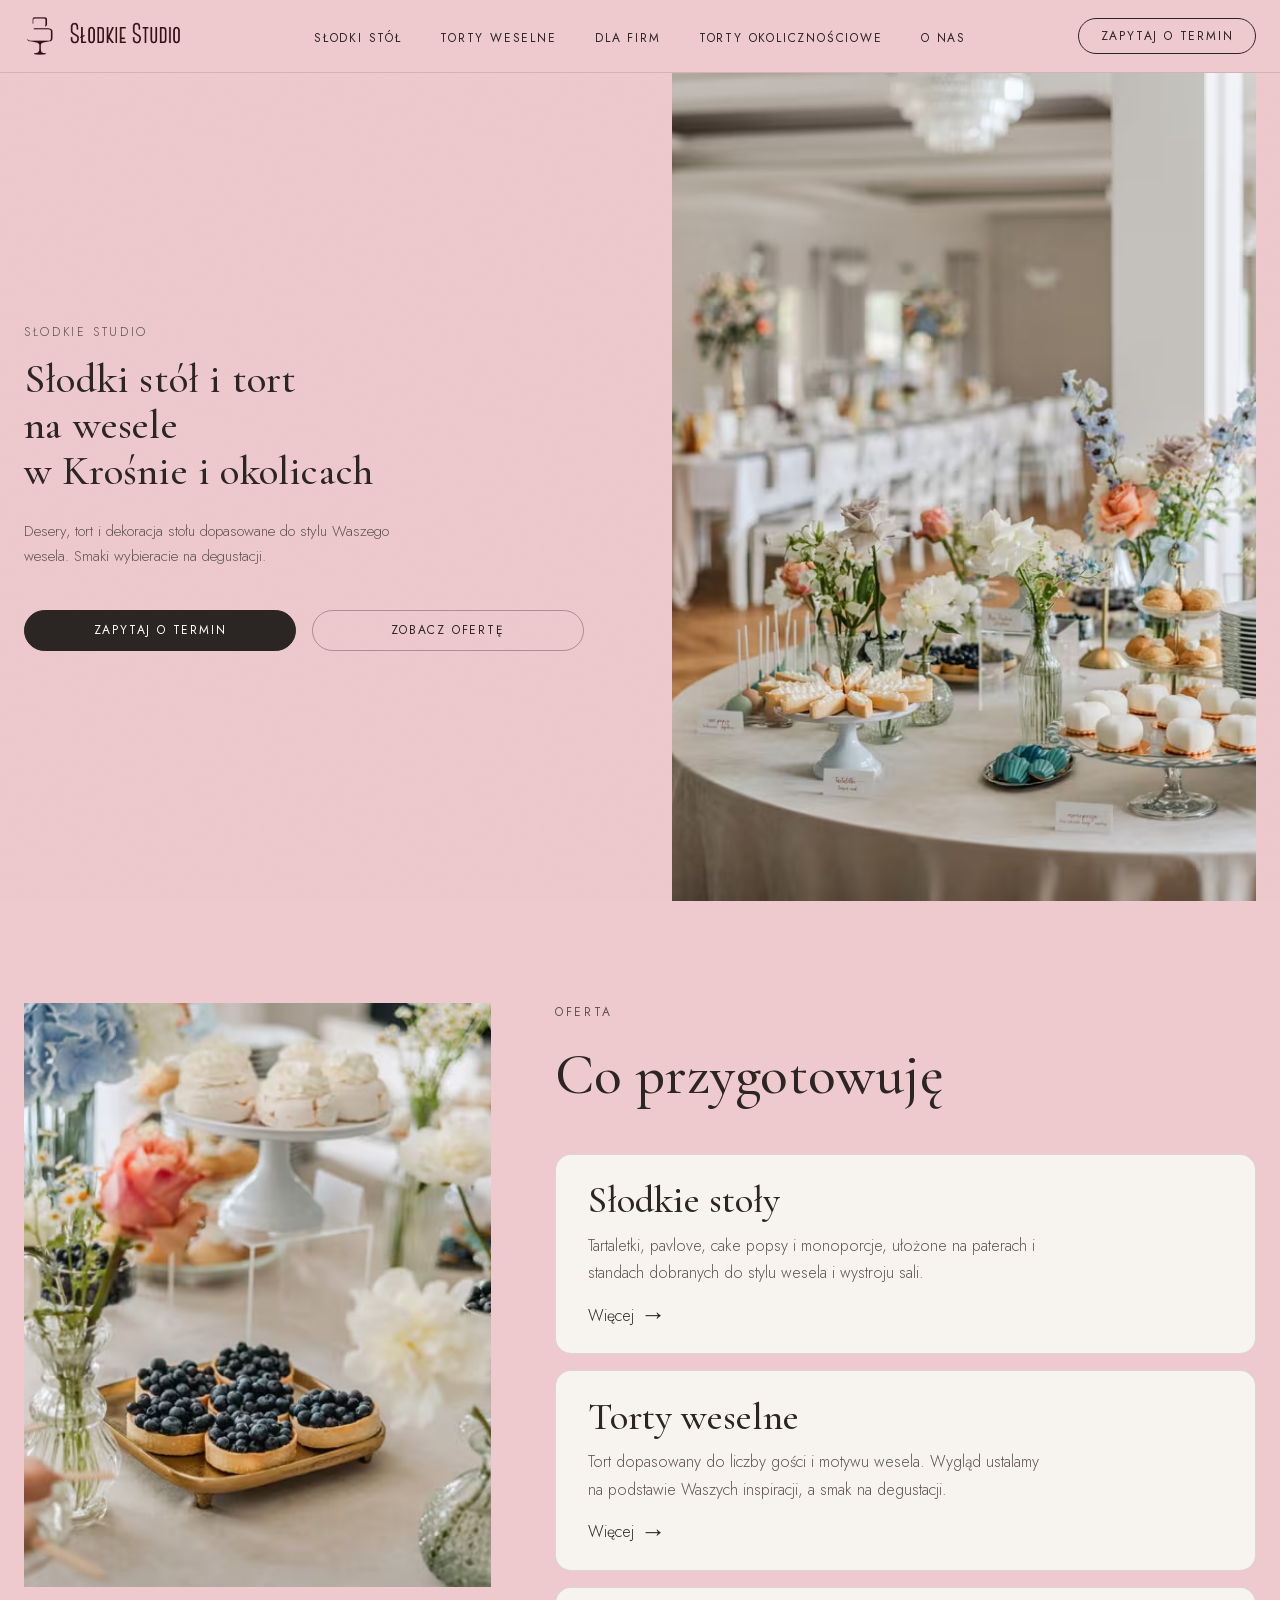
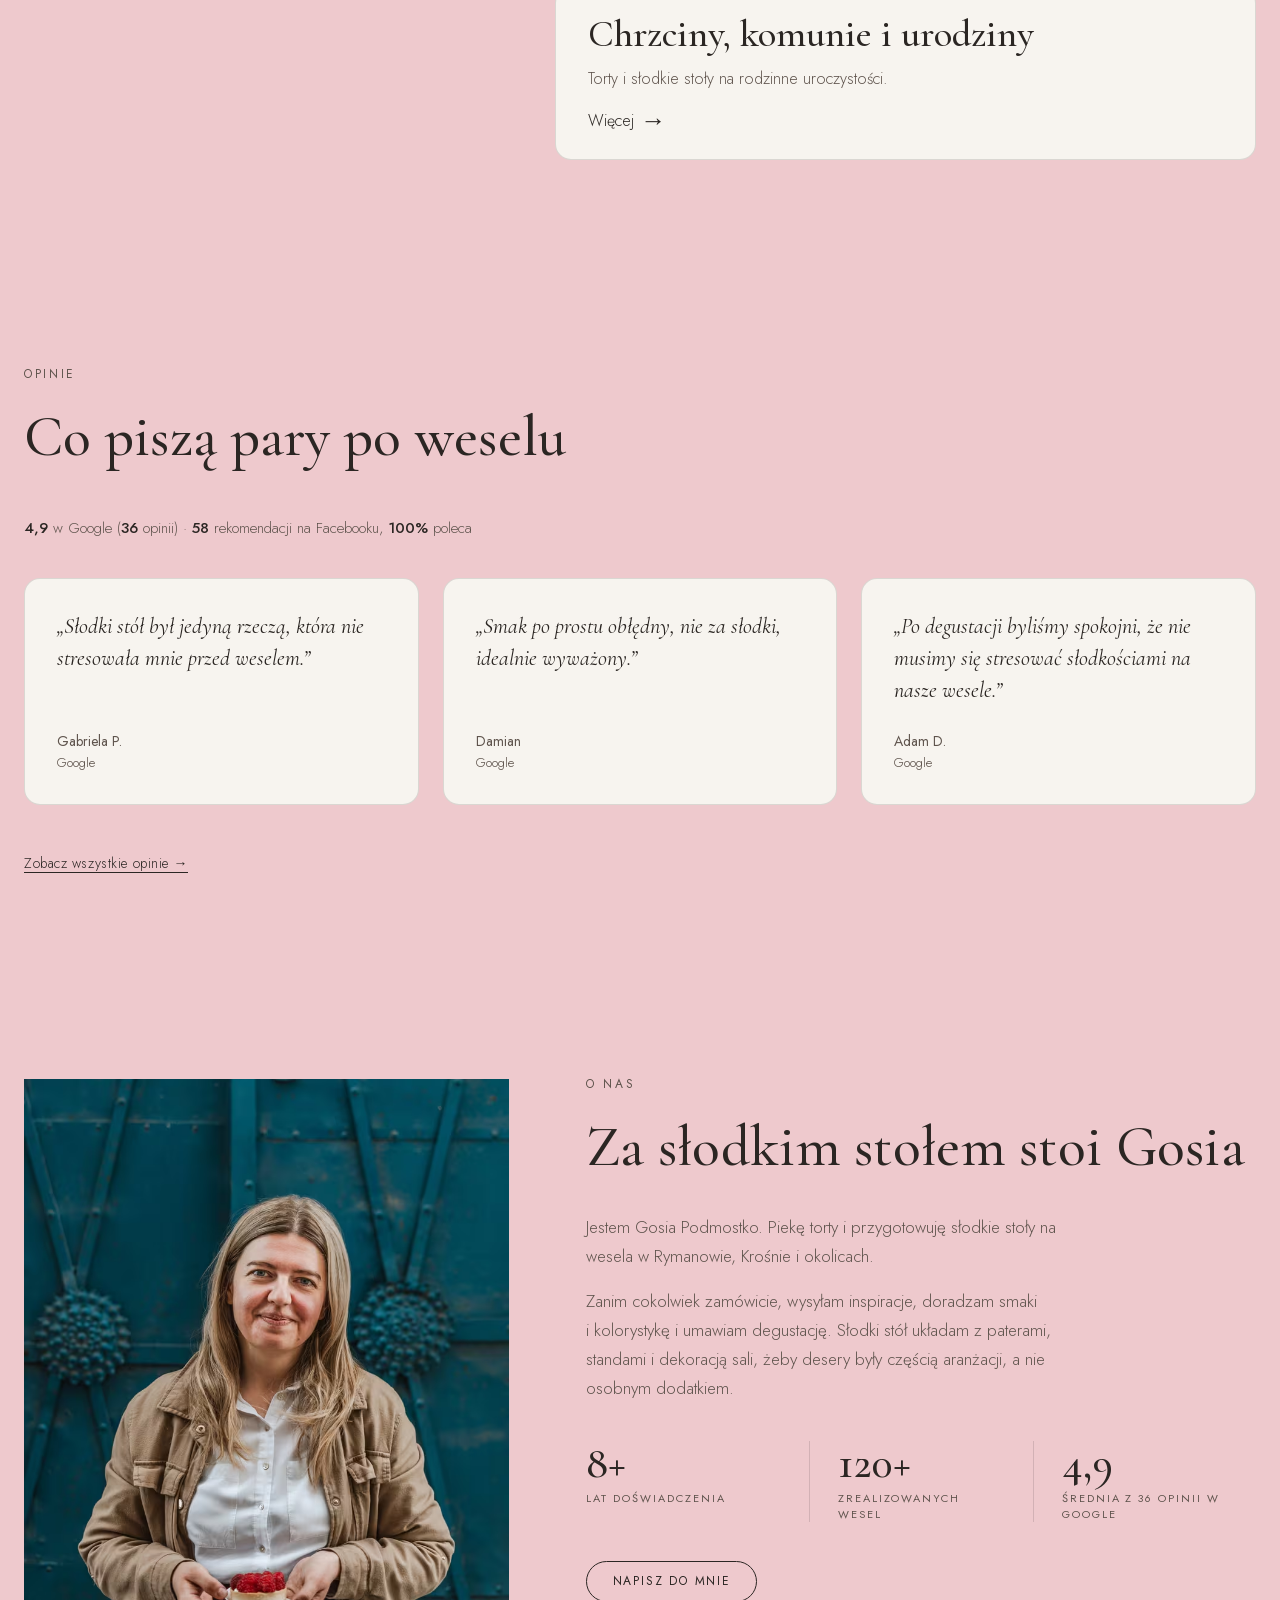
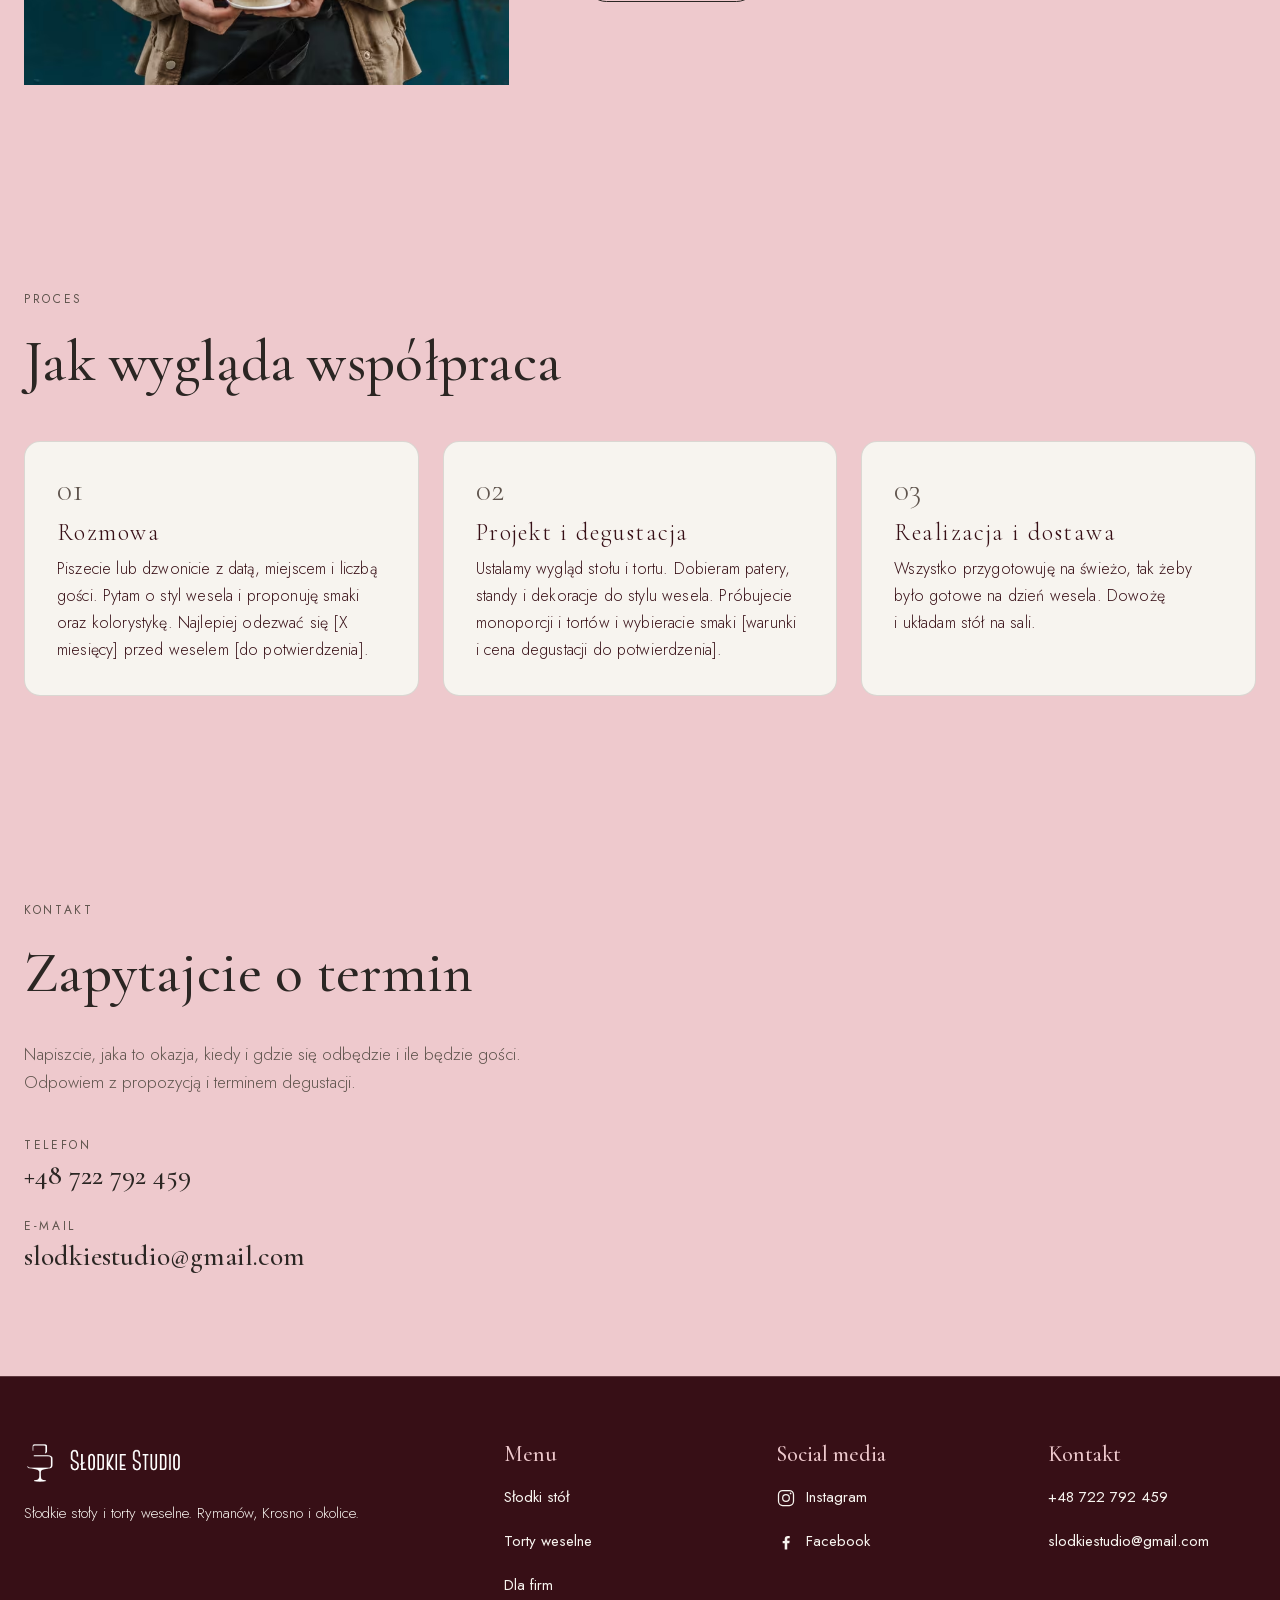
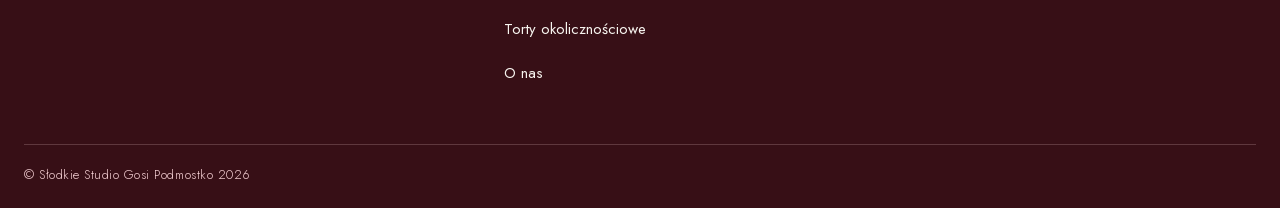
==== commit 67a1b1d0: "For companies subpage" ====
--- a/index.html
+++ b/index.html
@@ -62,7 +62,7 @@
                         <h2 class="offer-title">Co przygotowuję</h2>
                         <ol class="offer-list">
                             <li class="offer-item">
-                                <a class="offer-item-link" href="slodki-stol.html">
+                                <a class="offer-item-link" href="/slodki-stol">
                                     <div class="offer-item-body">
                                         <h3 class="offer-item-title"><span class="offer-item-name">Słodkie stoły</span></h3>
                                         <p class="offer-desc">Tartaletki, pavlove, cake popsy i monoporcje, ułożone na paterach i standach dobranych do stylu wesela i wystroju sali.</p>
@@ -71,7 +71,7 @@
                                 </a>
                             </li>
                             <li class="offer-item">
-                                <a class="offer-item-link" href="torty-weselne.html">
+                                <a class="offer-item-link" href="/torty-weselne">
                                     <div class="offer-item-body">
                                         <h3 class="offer-item-title"><span class="offer-item-name">Torty weselne</span></h3>
                                         <p class="offer-desc">Tort dopasowany do liczby gości i motywu wesela. Wygląd ustalamy na podstawie Waszych inspiracji, a smak na degustacji.</p>
--- a/css/globals.css
+++ b/css/globals.css
@@ -166,7 +166,6 @@
     color: #fff;
 }
 
-.btn-solid:hover,
 .btn-solid:focus-visible {
     background-color: #000;
     border-color: #000;
@@ -178,10 +177,22 @@
     color: var(--color-text);
 }
 
-.btn-outline:hover,
 .btn-outline:focus-visible {
     background-color: var(--color-accent);
     color: var(--color-bg);
+}
+
+@media (hover: hover) {
+    .btn-solid:hover {
+        background-color: #000;
+        border-color: #000;
+        color: #fff;
+    }
+
+    .btn-outline:hover {
+        background-color: var(--color-accent);
+        color: var(--color-bg);
+    }
 }
 
 .btn:focus-visible {
--- a/css/index.css
+++ b/css/index.css
@@ -219,6 +219,7 @@
     max-width: var(--max-width);
     margin: 0 auto;
     padding-left: 24px;
+    padding-right: 24px;
     min-height: calc(100vh - var(--header-height));
     min-height: calc(100svh - var(--header-height));
     min-height: calc(100dvh - var(--header-height));
@@ -311,12 +312,10 @@
 @media (max-width: 899px) {
     .hero-inner {
         grid-template-columns: 1fr;
-        grid-template-rows: minmax(0, 1fr) auto;
         gap: 0;
         padding-left: 0;
-        min-height: calc(100vh - var(--header-height));
-        min-height: calc(100svh - var(--header-height));
-        min-height: calc(100dvh - var(--header-height));
+        padding-right: 0;
+        min-height: 0;
     }
 
     .hero-content {
@@ -332,8 +331,7 @@
     .hero-media {
         order: 1;
         width: 100%;
-        min-height: 0;
-        aspect-ratio: auto;
+        aspect-ratio: 4 / 5;
     }
 }
 /* O nas section */
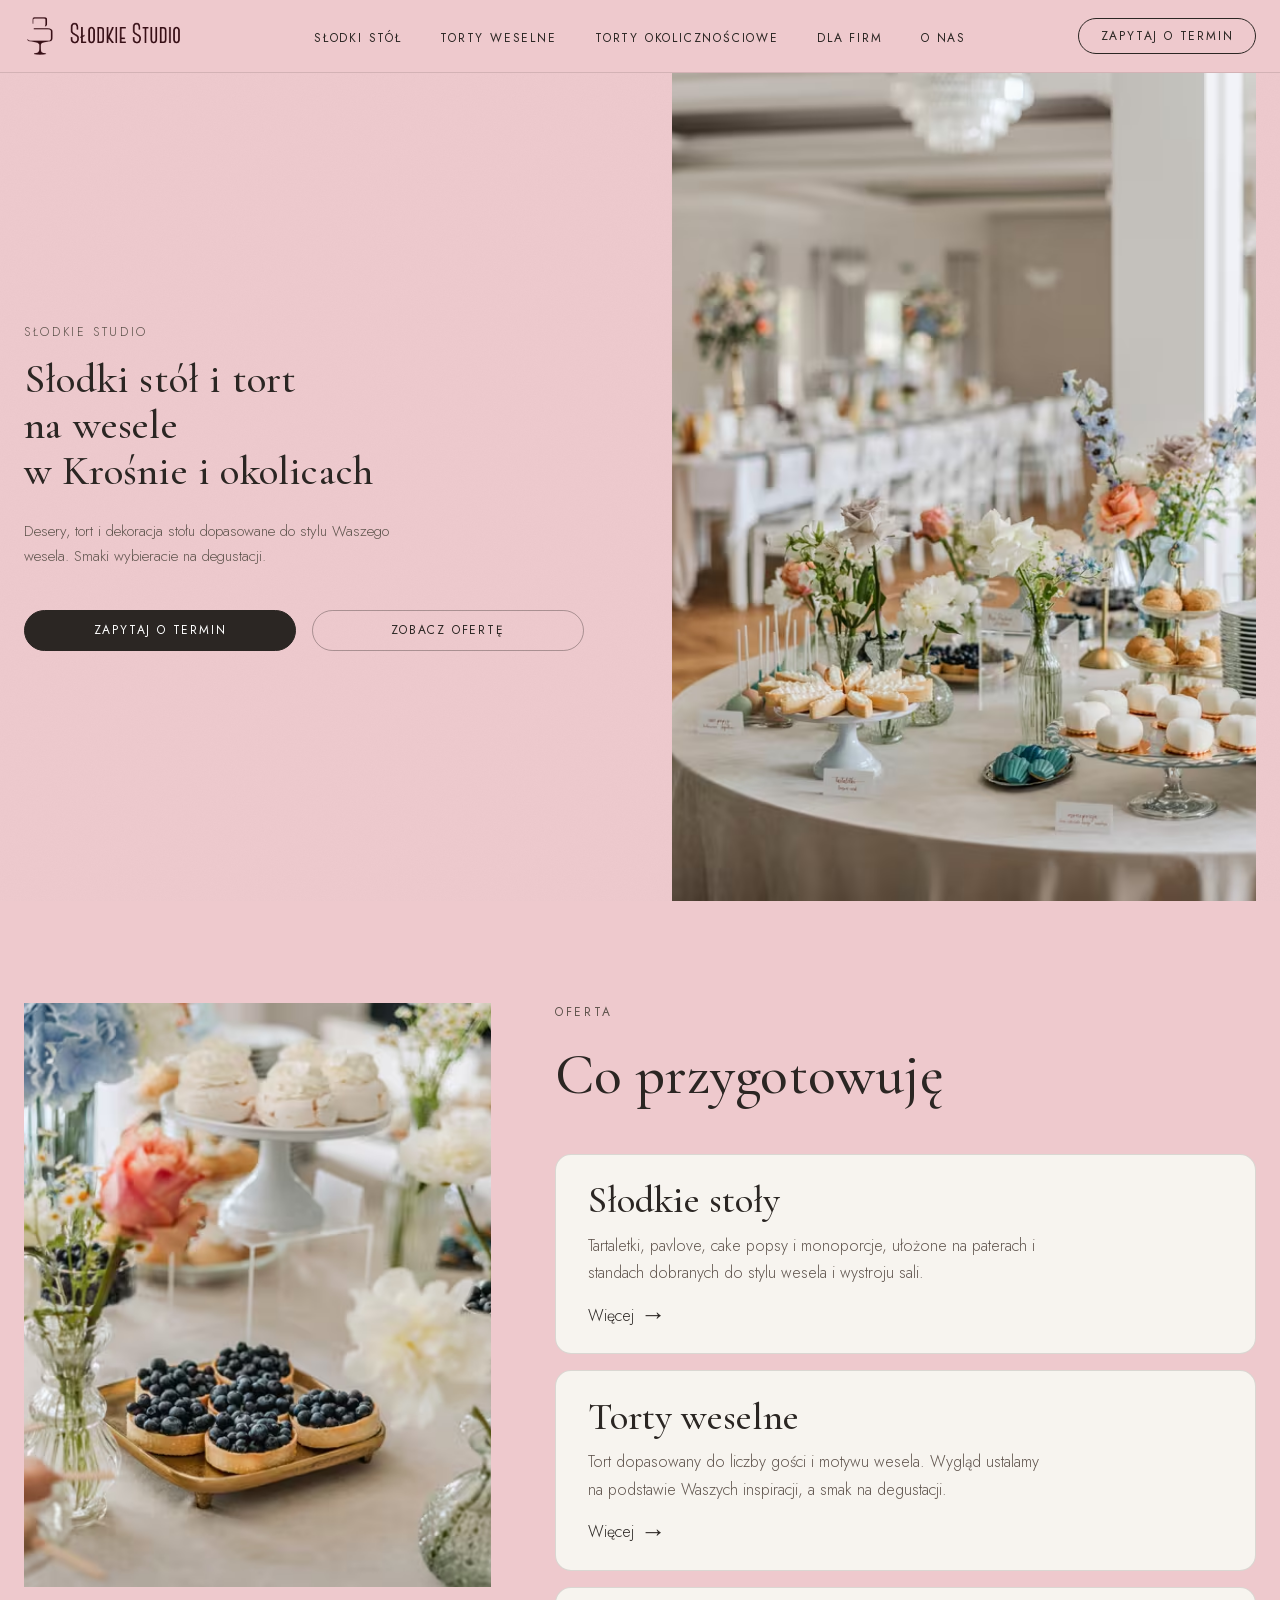
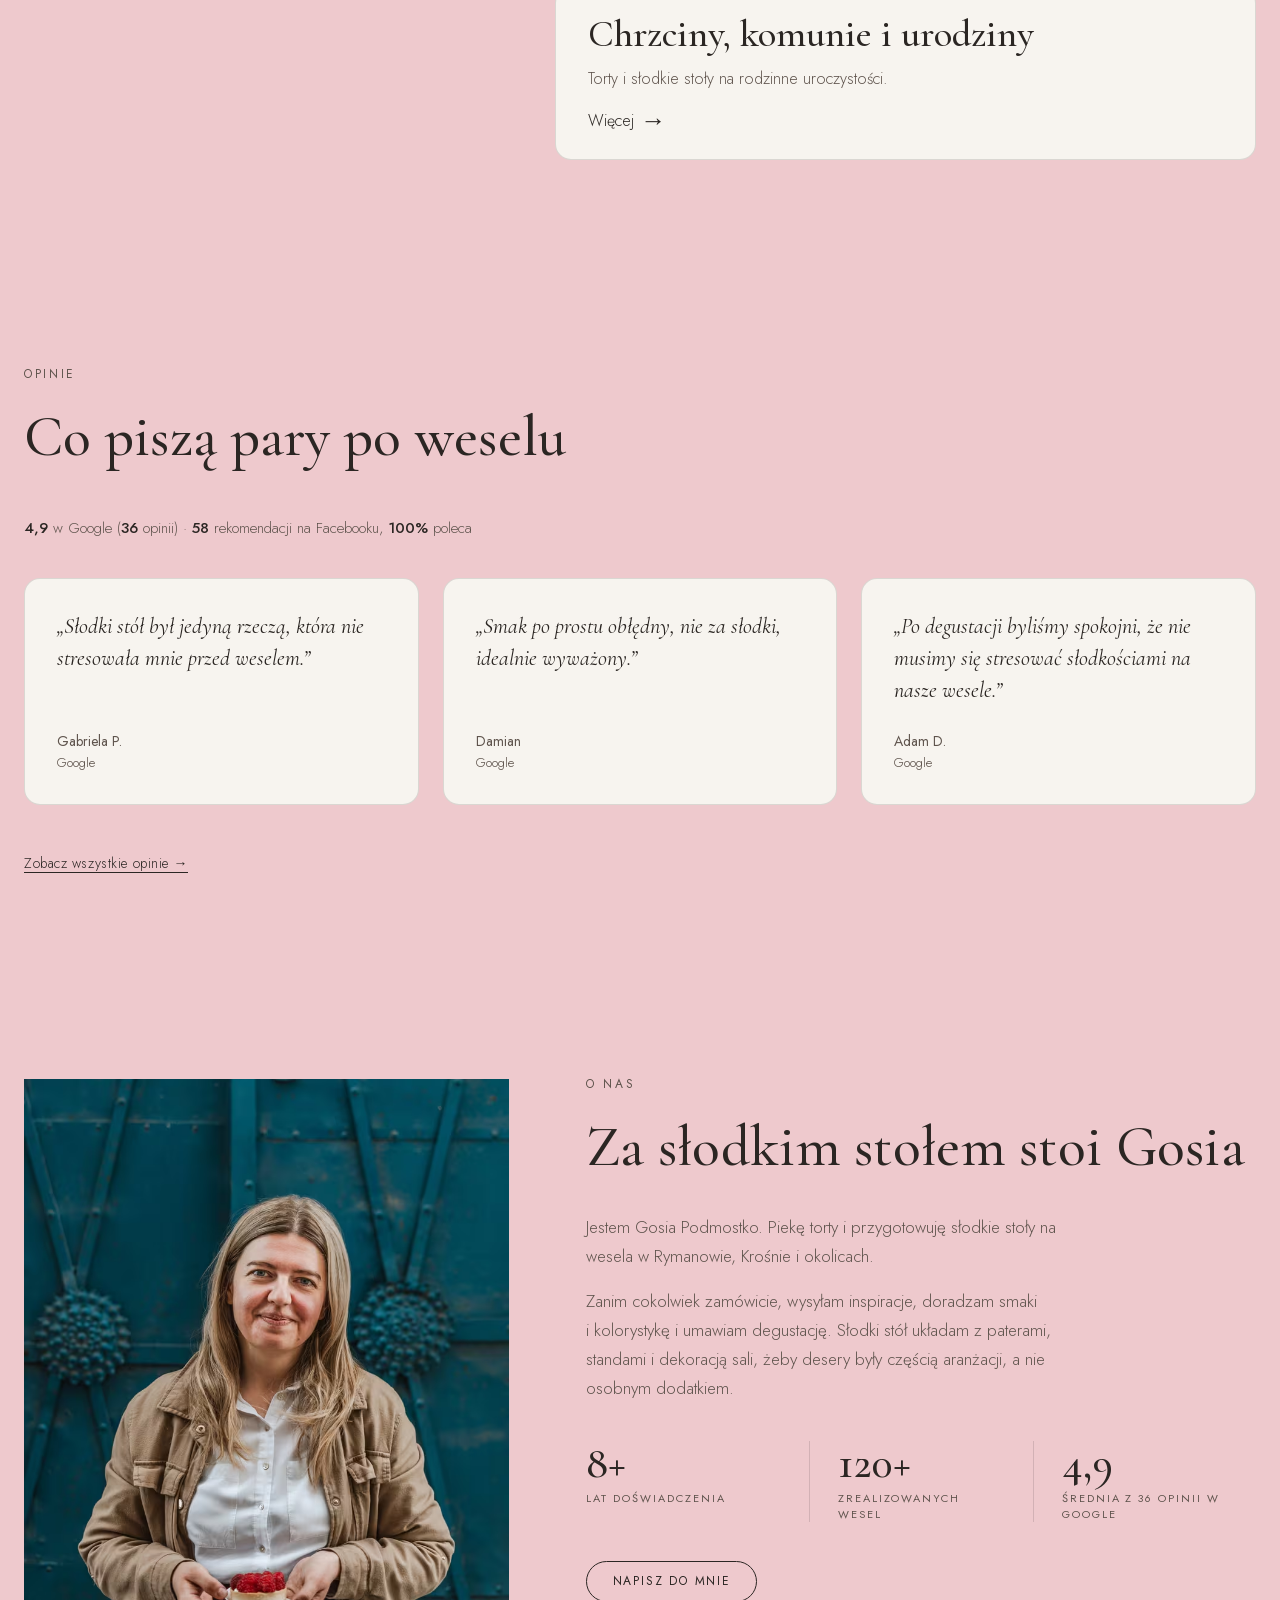
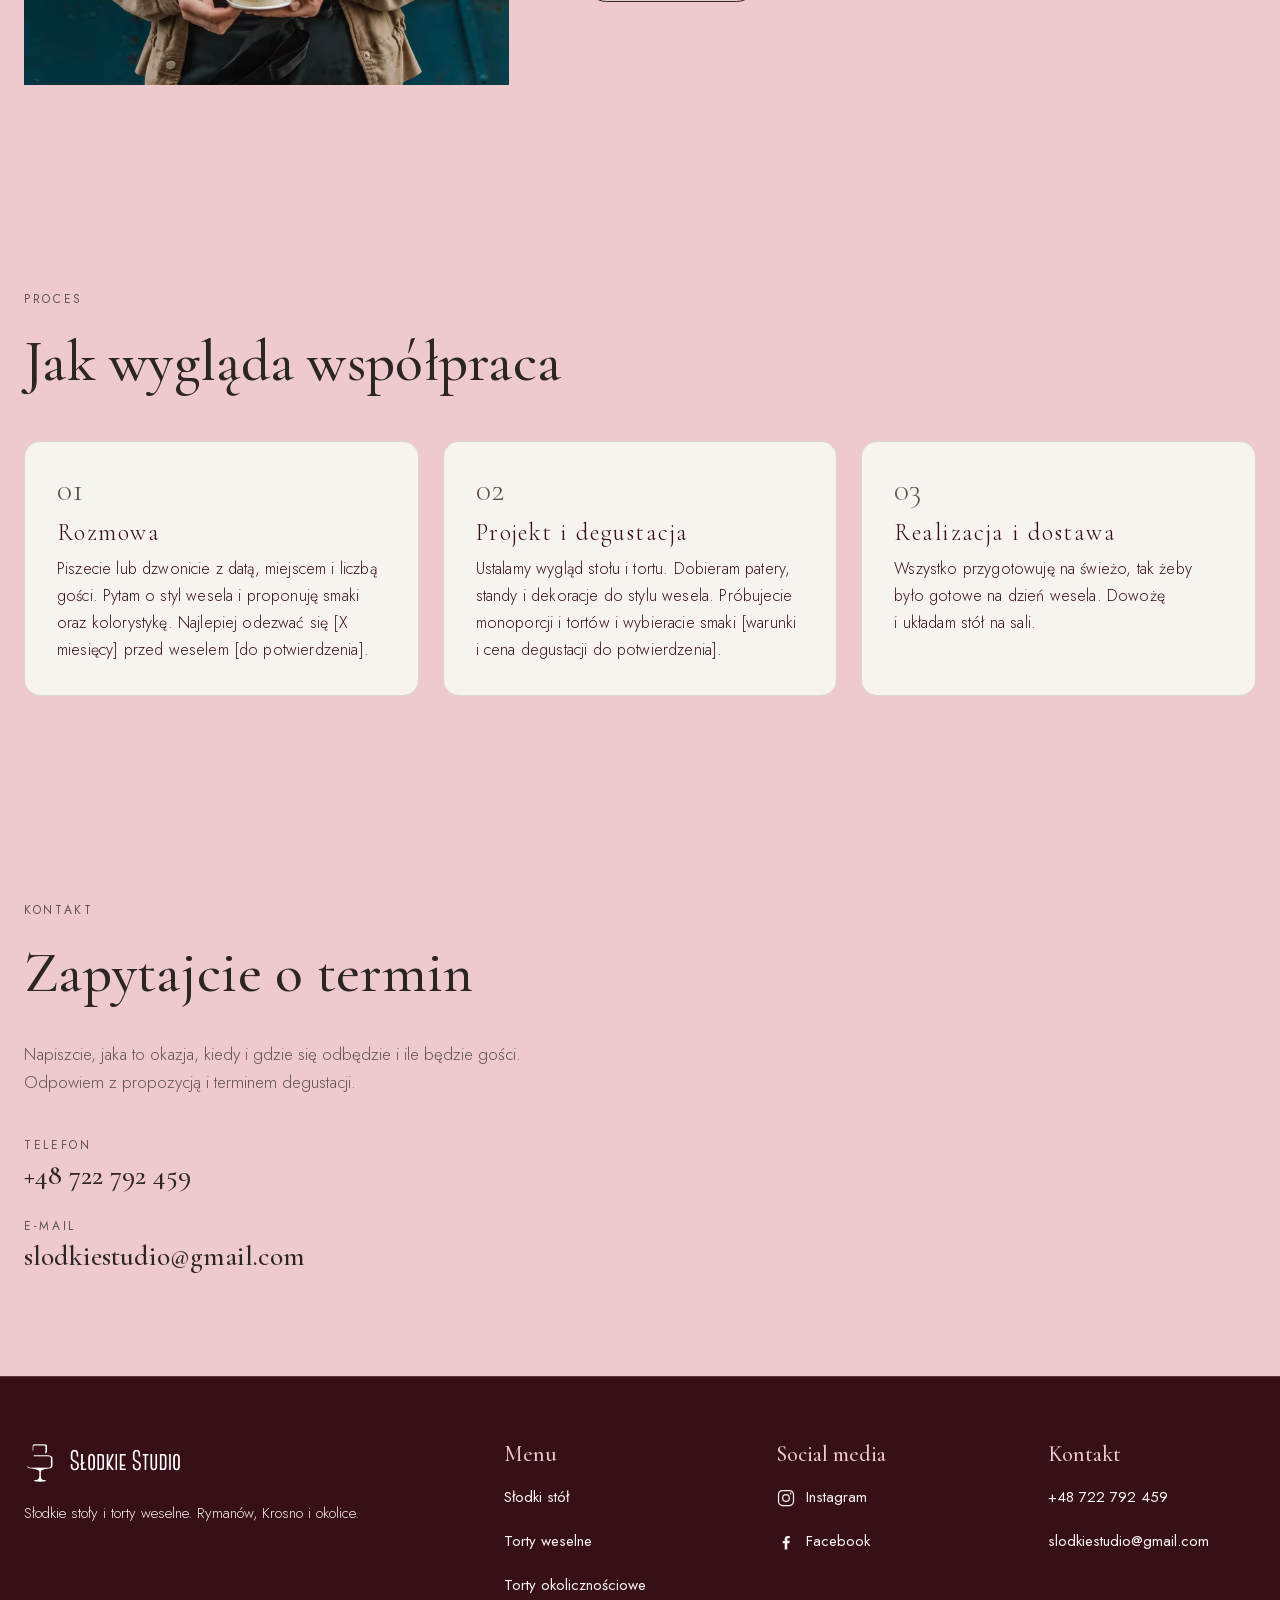
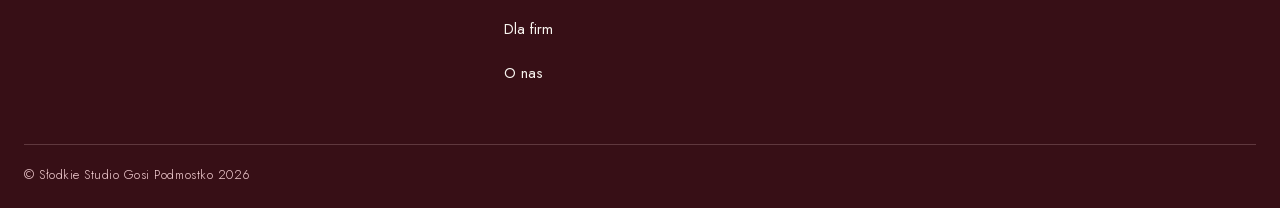
==== commit ca9efa90: "Optimizations" ====
--- a/index.html
+++ b/index.html
@@ -10,10 +10,9 @@
         <link rel="icon" type="image/x-icon" href="./logo/favicon.ico">
         <link rel="apple-touch-icon" sizes="180x180" href="./logo/apple-touch-icon.png">
 
-        <link rel="stylesheet" href="https://cdnjs.cloudflare.com/ajax/libs/font-awesome/6.5.0/css/all.min.css">
-
-        <link rel="preload" href="fonts/cormorant-garamond-latin.woff2" as="font" type="font/woff2" crossorigin>
-        <link rel="preload" href="fonts/cormorant-garamond-italic-latin.woff2" as="font" type="font/woff2" crossorigin>
+
+        <link rel="preload" href="/fonts/cormorant-garamond-latin.woff2" as="font" type="font/woff2" crossorigin>
+        <link rel="preload" href="/fonts/cormorant-garamond-latin-ext.woff2" as="font" type="font/woff2" crossorigin>
 
         <link rel="stylesheet" href="css/tokens.css">
         <link rel="stylesheet" href="css/globals.css">
--- a/css/globals.css
+++ b/css/globals.css
@@ -437,3 +437,858 @@
         transition: none;
     }
 }
+
+/* Shared subpage components */
+
+.ss-page {
+    background-color: var(--brand-pink);
+}
+
+.ss-section {
+    background-color: var(--brand-pink);
+    padding: clamp(3.5rem, 8vw, 7rem) 0;
+    text-align: left;
+}
+
+.ss-inner {
+    width: 100%;
+    max-width: var(--max-width);
+    margin: 0 auto;
+    padding: 0 24px;
+}
+
+.ss-page .btn {
+    min-height: 44px;
+}
+
+.ss-eyebrow {
+    margin: 0 0 clamp(1rem, 2vw, 1.5rem);
+    font-family: var(--ff-primary);
+    font-size: 12px;
+    font-weight: 400;
+    letter-spacing: 0.22em;
+    text-transform: uppercase;
+    color: var(--color-text-muted);
+}
+
+.ss-hero-title {
+    margin: 0 0 clamp(1.25rem, 2.5vw, 2rem);
+    font-family: var(--ff-secondary);
+    font-size: clamp(40px, 11vw, 64px);
+    font-weight: 500;
+    line-height: 1.03;
+    letter-spacing: 0.005em;
+    color: var(--color-text);
+}
+
+.ss-hero-lead {
+    max-width: 44ch;
+    margin: 0 0 clamp(1.75rem, 3vw, 2.5rem);
+    font-family: var(--ff-primary);
+    font-size: 17px;
+    font-weight: var(--fw-body);
+    line-height: 1.7;
+    color: var(--color-text-muted);
+}
+
+.ss-hero-actions {
+    display: flex;
+    flex-wrap: wrap;
+    gap: 1rem;
+    max-width: 560px;
+}
+
+.ss-hero-actions .btn {
+    flex: 1 1 0;
+    min-width: 220px;
+}
+
+.ss-title {
+    margin: 0 0 clamp(1.5rem, 3vw, 2.25rem);
+    font-family: var(--ff-secondary);
+    font-size: clamp(36px, 4.5vw, 64px);
+    font-weight: 500;
+    line-height: 1.08;
+    letter-spacing: 0.005em;
+    color: var(--color-text);
+}
+
+.ss-text {
+    max-width: 65ch;
+    margin: 0 0 1.5rem;
+    font-family: var(--ff-primary);
+    font-size: 17px;
+    font-weight: var(--fw-body);
+    line-height: 1.7;
+    color: var(--color-text-muted);
+}
+
+.ss-note {
+    max-width: 70ch;
+    margin: 0;
+    font-family: var(--ff-primary);
+    font-size: 14px;
+    line-height: 1.6;
+    color: var(--color-text-muted);
+}
+
+.ss-cards {
+    display: grid;
+    grid-template-columns: 1fr;
+    gap: clamp(1rem, 2vw, 1.5rem);
+    margin: 0 0 clamp(1.5rem, 3vw, 2rem);
+    padding: 0;
+    list-style: none;
+}
+
+.ss-card {
+    display: flex;
+    flex-direction: column;
+    height: 100%;
+    overflow: hidden;
+    background-color: var(--color-bg);
+    border: 1px solid var(--color-line);
+    border-radius: 16px;
+}
+
+.ss-card-media {
+    aspect-ratio: 4 / 3;
+    overflow: hidden;
+}
+
+.ss-card-media picture,
+.ss-card-media img {
+    display: block;
+    width: 100%;
+    height: 100%;
+}
+
+.ss-card-media img {
+    object-fit: cover;
+}
+
+.ss-card-title {
+    margin: 1rem 1.25rem 0.35rem;
+    font-family: var(--ff-secondary);
+    font-size: 1.5rem;
+    font-weight: 500;
+    line-height: 1.2;
+    color: var(--color-text);
+}
+
+.ss-taste-card {
+    display: flex;
+    align-items: center;
+    justify-content: center;
+    min-height: 96px;
+    padding: clamp(1rem, 2vw, 1.5rem);
+    background-color: var(--color-bg);
+    border: 1px solid var(--color-line);
+    border-radius: 16px;
+    text-align: center;
+}
+
+.ss-taste-card-title {
+    margin: 0;
+    font-family: var(--ff-secondary);
+    font-size: clamp(20px, 2vw, 26px);
+    font-weight: 500;
+    line-height: 1.2;
+    color: var(--color-text);
+}
+
+.ss-faq {
+    border-top: 1px solid var(--color-line);
+}
+
+.ss-faq-item {
+    border-bottom: 1px solid var(--color-line);
+}
+
+.ss-faq-question {
+    display: flex;
+    align-items: center;
+    justify-content: space-between;
+    gap: 1rem;
+    min-height: 44px;
+    padding: 1.1rem 0;
+    cursor: pointer;
+    font-family: var(--ff-primary);
+    font-size: 17px;
+    font-weight: 400;
+    line-height: 1.4;
+    color: var(--color-text);
+    list-style: none;
+}
+
+.ss-faq-question::-webkit-details-marker {
+    display: none;
+}
+
+.ss-faq-question::after {
+    content: "+";
+    font-family: var(--ff-secondary);
+    font-size: 1.5rem;
+    line-height: 1;
+    color: var(--color-text-muted);
+}
+
+.ss-faq-item[open] .ss-faq-question::after {
+    content: "–";
+}
+
+.ss-faq-question:focus-visible {
+    outline: 2px solid var(--color-accent);
+    outline-offset: 3px;
+}
+
+.ss-faq-answer {
+    padding: 0 0 1.25rem;
+}
+
+.ss-faq-answer p {
+    max-width: 70ch;
+    margin: 0;
+    font-family: var(--ff-primary);
+    font-size: 15px;
+    font-weight: var(--fw-body);
+    line-height: 1.7;
+    color: var(--color-text-muted);
+}
+
+.ss-faq-answer a {
+    color: var(--color-text);
+    text-decoration: underline;
+    text-underline-offset: 3px;
+}
+
+.ss-page .contact-value a {
+    display: inline-flex;
+    align-items: center;
+    min-height: 44px;
+    color: inherit;
+}
+
+.ss-page .contact-value a:hover {
+    color: var(--color-text-muted);
+}
+
+.ss-page .contact-value a:focus-visible,
+.ss-faq-answer a:focus-visible {
+    outline: 2px solid var(--color-accent);
+    outline-offset: 3px;
+    border-radius: 2px;
+}
+
+@media (min-width: 640px) {
+    .ss-cards {
+        grid-template-columns: repeat(2, minmax(0, 1fr));
+    }
+}
+
+@media (min-width: 900px) {
+    .ss-hero-title {
+        font-size: clamp(48px, 5vw, 72px);
+    }
+}
+
+@media (min-width: 1100px) {
+    .ss-cards {
+        grid-template-columns: repeat(4, minmax(0, 1fr));
+    }
+}
+
+@media (max-width: 899px) {
+    .ss-inner {
+        padding: 0 20px;
+    }
+}
+
+@media (prefers-reduced-motion: reduce) {
+    html {
+        scroll-behavior: auto;
+    }
+
+    .ss-page .btn {
+        transition: none;
+    }
+}
+
+/* Header component (shared) */
+
+/* Header */
+
+.header {
+    position: sticky;
+    top: 0;
+    left: 0;
+    width: 100%;
+    background-color: var(--brand-pink);
+    border-bottom: 1px solid var(--color-line);
+    z-index: 999;
+}
+
+.inner-header {
+    display: grid;
+    grid-template-columns: 1fr auto 1fr;
+    align-items: center;
+    gap: 1.5rem;
+    width: 100%;
+    max-width: var(--max-width);
+    height: var(--header-height);
+    margin: 0 auto;
+    padding: 0 24px;
+}
+
+/* Logo */
+
+.header-logo {
+    justify-self: start;
+    display: inline-flex;
+    align-items: center;
+}
+
+.header-logo-img {
+    display: block;
+    height: 44px;
+    width: auto;
+}
+
+.header-logo:focus-visible {
+    outline: 2px solid var(--color-accent);
+    outline-offset: 4px;
+}
+
+/* Navigation */
+
+.nav {
+    justify-self: center;
+}
+
+.nav-list {
+    display: flex;
+    align-items: center;
+    gap: clamp(1.25rem, 3vw, 2.5rem);
+    margin: 0;
+    padding: 0;
+    list-style: none;
+}
+
+.nav-list a {
+    display: inline-block;
+    font-family: var(--ff-primary);
+    font-size: 12px;
+    font-weight: 400;
+    letter-spacing: 0.15em;
+    text-transform: uppercase;
+    color: var(--color-text);
+    transition: color 0.2s ease;
+}
+
+.nav-list a:hover,
+.nav-list a:focus-visible {
+    color: var(--color-text-muted);
+}
+
+.nav-list a:focus-visible {
+    outline: 2px solid var(--color-accent);
+    outline-offset: 4px;
+}
+
+.nav-cta {
+    display: none;
+}
+
+/* Right side actions */
+
+.header-actions {
+    justify-self: end;
+    display: flex;
+    align-items: center;
+    gap: 0.75rem;
+}
+
+.header-cta {
+    padding: 0.7rem 1.35rem;
+}
+
+.menu-toggle {
+    display: none;
+    align-items: center;
+    justify-content: center;
+    width: 44px;
+    height: 44px;
+    border: 1px solid var(--color-line);
+    border-radius: 50%;
+    background: transparent;
+    color: var(--color-text);
+    cursor: pointer;
+}
+
+.menu-icon {
+    display: none;
+    width: 20px;
+    height: 20px;
+    fill: none;
+    stroke: currentColor;
+    stroke-width: 2;
+    stroke-linecap: round;
+}
+
+.menu-icon-open {
+    display: block;
+}
+
+.menu-toggle[aria-expanded="true"] .menu-icon-open {
+    display: none;
+}
+
+.menu-toggle[aria-expanded="true"] .menu-icon-close {
+    display: block;
+}
+
+.menu-toggle:focus-visible {
+    outline: 2px solid var(--color-accent);
+    outline-offset: 2px;
+}
+
+/* Mobile */
+
+@media (max-width: 899px) {
+    .inner-header {
+        display: flex;
+        align-items: center;
+        justify-content: space-between;
+        padding: 0 16px;
+        gap: 0.75rem;
+    }
+
+    .header-logo-img {
+        height: 36px;
+    }
+
+    .header-cta {
+        display: none;
+    }
+
+    .menu-toggle {
+        display: inline-flex;
+    }
+
+    .nav-list {
+        position: fixed;
+        top: var(--header-height);
+        left: 0;
+        right: 0;
+        width: 100%;
+        flex-direction: column;
+        align-items: stretch;
+        gap: 0;
+        padding: 0 16px;
+        background-color: var(--brand-pink);
+        border-bottom: 1px solid var(--color-line);
+        max-height: 0;
+        overflow: hidden;
+        visibility: hidden;
+        transition: max-height 0.35s ease, visibility 0.35s ease;
+        z-index: 30;
+    }
+
+    .nav-list.is-open {
+        max-height: 420px;
+        visibility: visible;
+    }
+
+    .nav-list li {
+        border-top: 1px solid var(--color-line);
+    }
+
+    .nav-list li:first-child {
+        border-top: none;
+    }
+
+    .nav-list a {
+        display: block;
+        padding: 1rem 0;
+        font-size: 13px;
+    }
+
+    .nav-cta {
+        display: block;
+    }
+
+    .nav-list li.nav-cta {
+        padding: 1rem 0;
+    }
+
+    .nav-list .nav-cta-link {
+        display: inline-flex;
+        align-items: center;
+        justify-content: center;
+        width: 100%;
+        padding: 0.85rem 1.6rem;
+        font-size: 12px;
+        letter-spacing: 0.15em;
+    }
+
+    .nav-list .nav-cta-link:hover,
+    .nav-list .nav-cta-link:focus-visible {
+        color: var(--color-bg);
+    }
+}
+
+/* Offer section (shared) */
+
+/* Oferta section */
+
+.offer {
+    background-color: var(--brand-pink);
+    padding: clamp(3.5rem, 8vw, 7rem) 0;
+    text-align: left;
+}
+
+.offer-inner {
+    display: grid;
+    grid-template-columns: minmax(0, 2fr) minmax(0, 3fr);
+    align-items: start;
+    gap: clamp(2rem, 5vw, 4.5rem);
+    width: 100%;
+    max-width: var(--max-width);
+    margin: 0 auto;
+    padding: 0 24px;
+}
+
+/* Headings */
+
+.offer-eyebrow {
+    margin: 0 0 clamp(1rem, 2vw, 1.5rem);
+    font-family: var(--ff-primary);
+    font-size: 12px;
+    font-weight: 400;
+    letter-spacing: 0.22em;
+    text-transform: uppercase;
+    color: var(--color-text-muted);
+}
+
+.offer-title {
+    margin: 0 0 clamp(2rem, 4vw, 3rem);
+    font-family: var(--ff-secondary);
+    font-size: clamp(36px, 4.5vw, 64px);
+    font-weight: 500;
+    line-height: 1.05;
+    letter-spacing: 0.005em;
+    color: var(--color-text);
+}
+
+/* List */
+
+.offer-list {
+    display: grid;
+    gap: clamp(0.75rem, 1.5vw, 1rem);
+    margin: 0;
+    padding: 0;
+    list-style: none;
+}
+
+.offer-item {
+    position: relative;
+    display: grid;
+    grid-template-columns: minmax(0, 1fr);
+    align-items: start;
+    background-color: var(--color-bg);
+    border: 1px solid var(--color-line);
+    border-radius: 16px;
+}
+
+.offer-item-link {
+    display: block;
+    padding: clamp(1.25rem, 2vw, 1.75rem) clamp(1.25rem, 2.5vw, 2rem);
+    color: inherit;
+}
+
+.offer-item-title {
+    margin: 0;
+    font-family: var(--ff-secondary);
+    font-size: clamp(26px, 3vw, 38px);
+    font-weight: 500;
+    line-height: 1.1;
+    color: var(--color-text);
+}
+
+.offer-item-name {
+    display: inline-block;
+}
+
+.offer-item-link:focus-visible {
+    outline: 2px solid var(--color-accent);
+    outline-offset: 6px;
+}
+
+.offer-desc {
+    max-width: 46ch;
+    margin: 0.6rem 0 0;
+    font-family: var(--ff-primary);
+    font-size: 16px;
+    font-weight: var(--fw-body);
+    line-height: 1.7;
+    color: var(--color-text-muted);
+}
+
+.offer-more {
+    display: inline-flex;
+    align-items: center;
+    gap: 0.4em;
+    margin-top: 1rem;
+    font-family: var(--ff-primary);
+    font-size: 16px;
+    font-weight: var(--fw-body);
+    color: var(--color-accent);
+    transition: transform 0.2s ease;
+}
+
+.offer-more-label {
+    color: var(--color-accent);
+}
+
+.offer-arrow {
+    font-family: var(--ff-secondary);
+    font-size: clamp(22px, 2vw, 28px);
+    line-height: 1;
+    color: var(--color-accent);
+}
+
+.offer-item:hover .offer-more,
+.offer-item:focus-within .offer-more {
+    transform: translateX(8px);
+}
+
+/* Image */
+
+.offer-media {
+    order: -1;
+    aspect-ratio: 4 / 5;
+    overflow: hidden;
+}
+
+.offer-media picture {
+    display: block;
+    width: 100%;
+    height: 100%;
+}
+
+.offer-media img {
+    display: block;
+    width: 100%;
+    height: 100%;
+    object-fit: cover;
+    object-position: 50% 50%;
+}
+
+/* Reduced motion */
+
+@media (prefers-reduced-motion: reduce) {
+    .offer-more {
+        transition: none;
+    }
+
+    .offer-item:hover .offer-more,
+    .offer-item:focus-within .offer-more {
+        transform: none;
+    }
+}
+
+/* Mobile */
+
+@media (max-width: 899px) {
+    .offer-inner {
+        grid-template-columns: 1fr;
+        padding: 0 20px;
+    }
+
+    .offer-media {
+        order: 0;
+        aspect-ratio: 4 / 3;
+        margin: 2rem -20px 0;
+    }
+}
+
+/* Process and contact sections (shared) */
+
+/* Process section */
+
+.process {
+    background-color: var(--brand-pink);
+    padding: clamp(3.5rem, 8vw, 7rem) 0;
+    text-align: left;
+}
+
+.process-inner {
+    width: 100%;
+    max-width: var(--max-width);
+    margin: 0 auto;
+    padding: 0 24px;
+}
+
+.process-head {
+    margin-bottom: clamp(2rem, 4vw, 3rem);
+}
+
+.process-eyebrow {
+    margin: 0 0 clamp(1rem, 2vw, 1.5rem);
+    font-family: var(--ff-primary);
+    font-size: 12px;
+    font-weight: 400;
+    letter-spacing: 0.22em;
+    text-transform: uppercase;
+    color: var(--color-text-muted);
+}
+
+.process-title {
+    margin: 0;
+    font-family: var(--ff-secondary);
+    font-size: clamp(36px, 4.5vw, 64px);
+    font-weight: 500;
+    line-height: 1.05;
+    letter-spacing: 0.005em;
+    color: var(--color-text);
+}
+
+.process-steps {
+    display: grid;
+    grid-template-columns: 1fr;
+    gap: clamp(16px, 2vw, 24px);
+    margin: 0;
+    padding: 0;
+}
+
+.process-step {
+    display: flex;
+    flex-direction: column;
+    height: 100%;
+    padding: 32px;
+    text-align: left;
+    background-color: var(--color-bg);
+    border: 1px solid var(--color-line);
+    border-radius: 16px;
+}
+
+.process-step-number {
+    display: block;
+    margin-bottom: 0.75rem;
+    font-family: var(--ff-secondary);
+    font-size: 2rem;
+    line-height: 1;
+    color: var(--color-text-muted);
+}
+
+.process-step-title {
+    margin: 0 0 0.5rem;
+    font-family: var(--ff-secondary);
+    font-size: 1.5rem;
+    font-weight: var(--fw-body);
+    letter-spacing: 0.06em;
+    color: var(--color-burgundy);
+}
+
+.process-step-text {
+    margin: 0;
+    font-size: 16px;
+    font-weight: var(--fw-body);
+    line-height: 1.7;
+    letter-spacing: 0.01em;
+    color: var(--color-burgundy);
+}
+
+@media (min-width: 768px) {
+    .process-steps {
+        grid-template-columns: repeat(3, minmax(0, 1fr));
+    }
+}
+
+@media (max-width: 899px) {
+    .process-inner {
+        padding: 0 20px;
+    }
+}
+/* Contact section */
+
+.contact {
+    background-color: var(--brand-pink);
+    padding: clamp(3.5rem, 8vw, 7rem) 0;
+    text-align: left;
+}
+
+.contact-inner {
+    width: 100%;
+    max-width: var(--max-width);
+    margin: 0 auto;
+    padding: 0 24px;
+}
+
+.contact-eyebrow {
+    margin: 0 0 clamp(1rem, 2vw, 1.5rem);
+    font-family: var(--ff-primary);
+    font-size: 12px;
+    font-weight: 400;
+    letter-spacing: 0.22em;
+    text-transform: uppercase;
+    color: var(--color-text-muted);
+}
+
+.contact-title {
+    margin: 0 0 clamp(1.5rem, 3vw, 2.25rem);
+    font-family: var(--ff-secondary);
+    font-size: clamp(36px, 4.5vw, 64px);
+    font-weight: 500;
+    line-height: 1.05;
+    letter-spacing: 0.005em;
+    color: var(--color-text);
+}
+
+.contact-lead {
+    max-width: 52ch;
+    margin: 0 0 clamp(1.75rem, 3vw, 2.5rem);
+    font-family: var(--ff-primary);
+    font-size: 17px;
+    font-weight: var(--fw-body);
+    line-height: 1.7;
+    color: var(--color-text-muted);
+}
+
+.contact-details {
+    display: flex;
+    flex-direction: column;
+    gap: clamp(1rem, 2vw, 1.5rem);
+    margin: 0;
+}
+
+.contact-row {
+    display: flex;
+    flex-direction: column;
+    gap: 0.35rem;
+}
+
+.contact-label {
+    font-family: var(--ff-primary);
+    font-size: 12px;
+    font-weight: 400;
+    letter-spacing: 0.22em;
+    text-transform: uppercase;
+    color: var(--color-text-muted);
+}
+
+.contact-value {
+    margin: 0;
+    font-family: var(--ff-secondary);
+    font-size: clamp(20px, 2.5vw, 28px);
+    font-weight: 500;
+    line-height: 1.2;
+    font-variant-numeric: oldstyle-nums;
+    color: var(--color-text);
+}
+
+@media (max-width: 899px) {
+    .contact-inner {
+        padding: 0 20px;
+    }
+}
--- a/css/index.css
+++ b/css/index.css
@@ -1,205 +1,3 @@
-/* Header */
-
-.header {
-    position: sticky;
-    top: 0;
-    left: 0;
-    width: 100%;
-    background-color: var(--brand-pink);
-    border-bottom: 1px solid var(--color-line);
-    z-index: 999;
-}
-
-.inner-header {
-    display: grid;
-    grid-template-columns: 1fr auto 1fr;
-    align-items: center;
-    gap: 1.5rem;
-    width: 100%;
-    max-width: var(--max-width);
-    height: var(--header-height);
-    margin: 0 auto;
-    padding: 0 24px;
-}
-
-/* Logo */
-
-.header-logo {
-    justify-self: start;
-    display: inline-flex;
-    align-items: center;
-}
-
-.header-logo-img {
-    display: block;
-    height: 44px;
-    width: auto;
-}
-
-.header-logo:focus-visible {
-    outline: 2px solid var(--color-accent);
-    outline-offset: 4px;
-}
-
-/* Navigation */
-
-.nav {
-    justify-self: center;
-}
-
-.nav-list {
-    display: flex;
-    align-items: center;
-    gap: clamp(1.25rem, 3vw, 2.5rem);
-    margin: 0;
-    padding: 0;
-    list-style: none;
-}
-
-.nav-list a {
-    display: inline-block;
-    font-family: var(--ff-primary);
-    font-size: 12px;
-    font-weight: 400;
-    letter-spacing: 0.15em;
-    text-transform: uppercase;
-    color: var(--color-text);
-    transition: color 0.2s ease;
-}
-
-.nav-list a:hover,
-.nav-list a:focus-visible {
-    color: var(--color-text-muted);
-}
-
-.nav-list a:focus-visible {
-    outline: 2px solid var(--color-accent);
-    outline-offset: 4px;
-}
-
-.nav-cta {
-    display: none;
-}
-
-/* Right side actions */
-
-.header-actions {
-    justify-self: end;
-    display: flex;
-    align-items: center;
-    gap: 0.75rem;
-}
-
-.header-cta {
-    padding: 0.7rem 1.35rem;
-}
-
-.menu-toggle {
-    display: none;
-    align-items: center;
-    justify-content: center;
-    width: 44px;
-    height: 44px;
-    border: 1px solid var(--color-line);
-    border-radius: 50%;
-    background: transparent;
-    color: var(--color-text);
-    cursor: pointer;
-}
-
-.menu-toggle i {
-    font-size: 1.05rem;
-}
-
-.menu-toggle:focus-visible {
-    outline: 2px solid var(--color-accent);
-    outline-offset: 2px;
-}
-
-/* Mobile */
-
-@media (max-width: 899px) {
-    .inner-header {
-        display: flex;
-        align-items: center;
-        justify-content: space-between;
-        padding: 0 16px;
-        gap: 0.75rem;
-    }
-
-    .header-logo-img {
-        height: 36px;
-    }
-
-    .header-cta {
-        display: none;
-    }
-
-    .menu-toggle {
-        display: inline-flex;
-    }
-
-    .nav-list {
-        position: fixed;
-        top: var(--header-height);
-        left: 0;
-        right: 0;
-        width: 100%;
-        flex-direction: column;
-        align-items: stretch;
-        gap: 0;
-        padding: 0 16px;
-        background-color: var(--brand-pink);
-        border-bottom: 1px solid var(--color-line);
-        max-height: 0;
-        overflow: hidden;
-        visibility: hidden;
-        transition: max-height 0.35s ease, visibility 0.35s ease;
-        z-index: 30;
-    }
-
-    .nav-list.is-open {
-        max-height: 420px;
-        visibility: visible;
-    }
-
-    .nav-list li {
-        border-top: 1px solid var(--color-line);
-    }
-
-    .nav-list li:first-child {
-        border-top: none;
-    }
-
-    .nav-list a {
-        display: block;
-        padding: 1rem 0;
-        font-size: 13px;
-    }
-
-    .nav-cta {
-        display: block;
-    }
-
-    .nav-list li.nav-cta {
-        padding: 1rem 0;
-    }
-
-    .nav-list .nav-cta-link {
-        display: inline-flex;
-        align-items: center;
-        justify-content: center;
-        width: 100%;
-        padding: 0.85rem 1.6rem;
-        font-size: 12px;
-        letter-spacing: 0.15em;
-    }
-
-    .nav-list .nav-cta-link:hover,
-    .nav-list .nav-cta-link:focus-visible {
-        color: var(--color-bg);
-    }
-}
 /* Hero section */
 
 .hero {
@@ -500,178 +298,7 @@
         width: 100%;
     }
 }
-/* Oferta section */
-
-.offer {
-    background-color: var(--brand-pink);
-    padding: clamp(3.5rem, 8vw, 7rem) 0;
-    text-align: left;
-}
-
-.offer-inner {
-    display: grid;
-    grid-template-columns: minmax(0, 2fr) minmax(0, 3fr);
-    align-items: start;
-    gap: clamp(2rem, 5vw, 4.5rem);
-    width: 100%;
-    max-width: var(--max-width);
-    margin: 0 auto;
-    padding: 0 24px;
-}
-
-/* Headings */
-
-.offer-eyebrow {
-    margin: 0 0 clamp(1rem, 2vw, 1.5rem);
-    font-family: var(--ff-primary);
-    font-size: 12px;
-    font-weight: 400;
-    letter-spacing: 0.22em;
-    text-transform: uppercase;
-    color: var(--color-text-muted);
-}
-
-.offer-title {
-    margin: 0 0 clamp(2rem, 4vw, 3rem);
-    font-family: var(--ff-secondary);
-    font-size: clamp(36px, 4.5vw, 64px);
-    font-weight: 500;
-    line-height: 1.05;
-    letter-spacing: 0.005em;
-    color: var(--color-text);
-}
-
-/* List */
-
-.offer-list {
-    display: grid;
-    gap: clamp(0.75rem, 1.5vw, 1rem);
-    margin: 0;
-    padding: 0;
-    list-style: none;
-}
-
-.offer-item {
-    position: relative;
-    display: grid;
-    grid-template-columns: minmax(0, 1fr);
-    align-items: start;
-    background-color: var(--color-bg);
-    border: 1px solid var(--color-line);
-    border-radius: 16px;
-}
-
-.offer-item-link {
-    display: block;
-    padding: clamp(1.25rem, 2vw, 1.75rem) clamp(1.25rem, 2.5vw, 2rem);
-    color: inherit;
-}
-
-.offer-item-title {
-    margin: 0;
-    font-family: var(--ff-secondary);
-    font-size: clamp(26px, 3vw, 38px);
-    font-weight: 500;
-    line-height: 1.1;
-    color: var(--color-text);
-}
-
-.offer-item-name {
-    display: inline-block;
-}
-
-.offer-item-link:focus-visible {
-    outline: 2px solid var(--color-accent);
-    outline-offset: 6px;
-}
-
-.offer-desc {
-    max-width: 46ch;
-    margin: 0.6rem 0 0;
-    font-family: var(--ff-primary);
-    font-size: 16px;
-    font-weight: var(--fw-body);
-    line-height: 1.7;
-    color: var(--color-text-muted);
-}
-
-.offer-more {
-    display: inline-flex;
-    align-items: center;
-    gap: 0.4em;
-    margin-top: 1rem;
-    font-family: var(--ff-primary);
-    font-size: 16px;
-    font-weight: var(--fw-body);
-    color: var(--color-accent);
-    transition: transform 0.2s ease;
-}
-
-.offer-more-label {
-    color: var(--color-accent);
-}
-
-.offer-arrow {
-    font-family: var(--ff-secondary);
-    font-size: clamp(22px, 2vw, 28px);
-    line-height: 1;
-    color: var(--color-accent);
-}
-
-.offer-item:hover .offer-more,
-.offer-item:focus-within .offer-more {
-    transform: translateX(8px);
-}
-
-/* Image */
-
-.offer-media {
-    order: -1;
-    aspect-ratio: 4 / 5;
-    overflow: hidden;
-}
-
-.offer-media picture {
-    display: block;
-    width: 100%;
-    height: 100%;
-}
-
-.offer-media img {
-    display: block;
-    width: 100%;
-    height: 100%;
-    object-fit: cover;
-    object-position: 50% 50%;
-}
-
-/* Reduced motion */
-
-@media (prefers-reduced-motion: reduce) {
-    .offer-more {
-        transition: none;
-    }
-
-    .offer-item:hover .offer-more,
-    .offer-item:focus-within .offer-more {
-        transform: none;
-    }
-}
-
-/* Mobile */
-
-@media (max-width: 899px) {
-    .offer-inner {
-        grid-template-columns: 1fr;
-        padding: 0 20px;
-    }
-
-    .offer-media {
-        order: 0;
-        aspect-ratio: 4 / 3;
-        margin: 2rem -20px 0;
-    }
-}
+
 /* Opinie section */
 
 .reviews {
@@ -839,181 +466,3 @@
         padding: 0 20px;
     }
 }
-/* Process section */
-
-.process {
-    background-color: var(--brand-pink);
-    padding: clamp(3.5rem, 8vw, 7rem) 0;
-    text-align: left;
-}
-
-.process-inner {
-    width: 100%;
-    max-width: var(--max-width);
-    margin: 0 auto;
-    padding: 0 24px;
-}
-
-.process-head {
-    margin-bottom: clamp(2rem, 4vw, 3rem);
-}
-
-.process-eyebrow {
-    margin: 0 0 clamp(1rem, 2vw, 1.5rem);
-    font-family: var(--ff-primary);
-    font-size: 12px;
-    font-weight: 400;
-    letter-spacing: 0.22em;
-    text-transform: uppercase;
-    color: var(--color-text-muted);
-}
-
-.process-title {
-    margin: 0;
-    font-family: var(--ff-secondary);
-    font-size: clamp(36px, 4.5vw, 64px);
-    font-weight: 500;
-    line-height: 1.05;
-    letter-spacing: 0.005em;
-    color: var(--color-text);
-}
-
-.process-steps {
-    display: grid;
-    grid-template-columns: 1fr;
-    gap: clamp(16px, 2vw, 24px);
-    margin: 0;
-    padding: 0;
-}
-
-.process-step {
-    display: flex;
-    flex-direction: column;
-    height: 100%;
-    padding: 32px;
-    text-align: left;
-    background-color: var(--color-bg);
-    border: 1px solid var(--color-line);
-    border-radius: 16px;
-}
-
-.process-step-number {
-    display: block;
-    margin-bottom: 0.75rem;
-    font-family: var(--ff-secondary);
-    font-size: 2rem;
-    line-height: 1;
-    color: var(--color-text-muted);
-}
-
-.process-step-title {
-    margin: 0 0 0.5rem;
-    font-family: var(--ff-secondary);
-    font-size: 1.5rem;
-    font-weight: var(--fw-body);
-    letter-spacing: 0.06em;
-    color: var(--color-burgundy);
-}
-
-.process-step-text {
-    margin: 0;
-    font-size: 16px;
-    font-weight: var(--fw-body);
-    line-height: 1.7;
-    letter-spacing: 0.01em;
-    color: var(--color-burgundy);
-}
-
-@media (min-width: 768px) {
-    .process-steps {
-        grid-template-columns: repeat(3, minmax(0, 1fr));
-    }
-}
-
-@media (max-width: 899px) {
-    .process-inner {
-        padding: 0 20px;
-    }
-}
-/* Contact section */
-
-.contact {
-    background-color: var(--brand-pink);
-    padding: clamp(3.5rem, 8vw, 7rem) 0;
-    text-align: left;
-}
-
-.contact-inner {
-    width: 100%;
-    max-width: var(--max-width);
-    margin: 0 auto;
-    padding: 0 24px;
-}
-
-.contact-eyebrow {
-    margin: 0 0 clamp(1rem, 2vw, 1.5rem);
-    font-family: var(--ff-primary);
-    font-size: 12px;
-    font-weight: 400;
-    letter-spacing: 0.22em;
-    text-transform: uppercase;
-    color: var(--color-text-muted);
-}
-
-.contact-title {
-    margin: 0 0 clamp(1.5rem, 3vw, 2.25rem);
-    font-family: var(--ff-secondary);
-    font-size: clamp(36px, 4.5vw, 64px);
-    font-weight: 500;
-    line-height: 1.05;
-    letter-spacing: 0.005em;
-    color: var(--color-text);
-}
-
-.contact-lead {
-    max-width: 52ch;
-    margin: 0 0 clamp(1.75rem, 3vw, 2.5rem);
-    font-family: var(--ff-primary);
-    font-size: 17px;
-    font-weight: var(--fw-body);
-    line-height: 1.7;
-    color: var(--color-text-muted);
-}
-
-.contact-details {
-    display: flex;
-    flex-direction: column;
-    gap: clamp(1rem, 2vw, 1.5rem);
-    margin: 0;
-}
-
-.contact-row {
-    display: flex;
-    flex-direction: column;
-    gap: 0.35rem;
-}
-
-.contact-label {
-    font-family: var(--ff-primary);
-    font-size: 12px;
-    font-weight: 400;
-    letter-spacing: 0.22em;
-    text-transform: uppercase;
-    color: var(--color-text-muted);
-}
-
-.contact-value {
-    margin: 0;
-    font-family: var(--ff-secondary);
-    font-size: clamp(20px, 2.5vw, 28px);
-    font-weight: 500;
-    line-height: 1.2;
-    font-variant-numeric: oldstyle-nums;
-    color: var(--color-text);
-}
-
-@media (max-width: 899px) {
-    .contact-inner {
-        padding: 0 20px;
-    }
-}
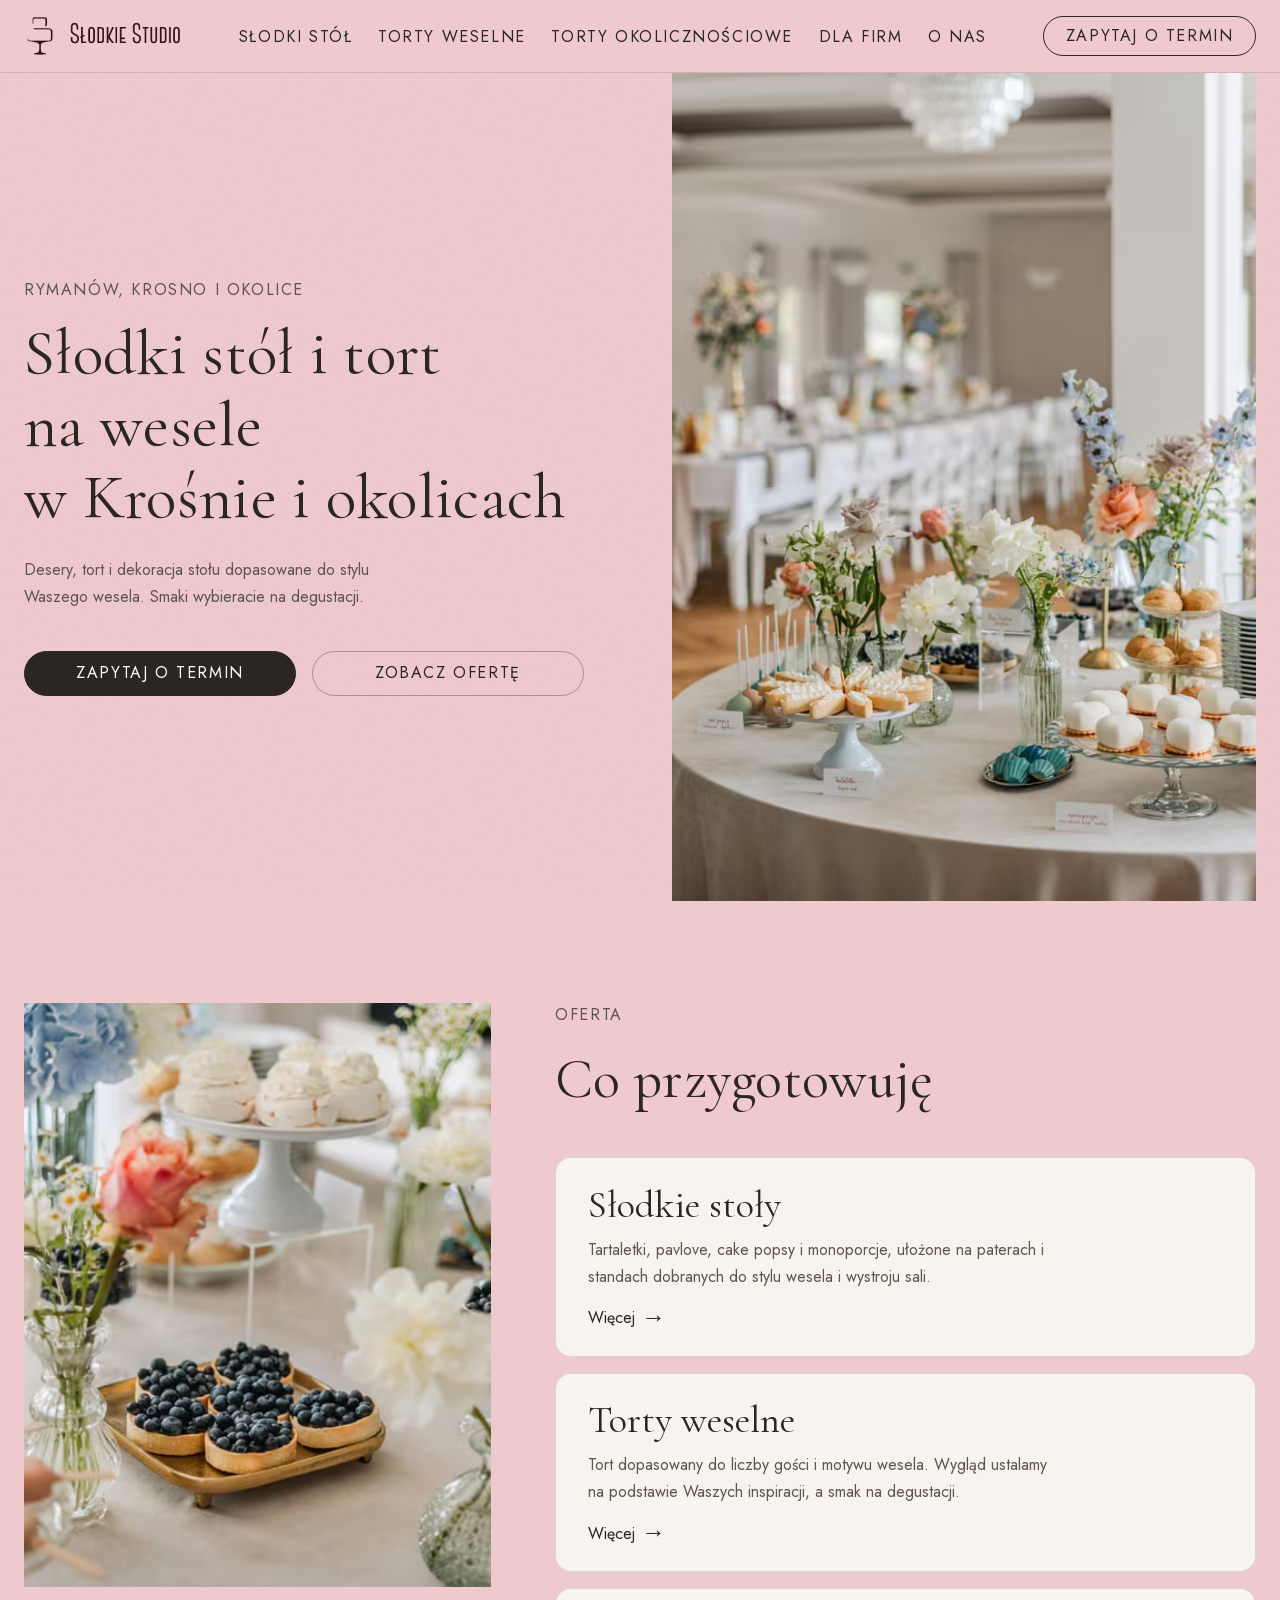
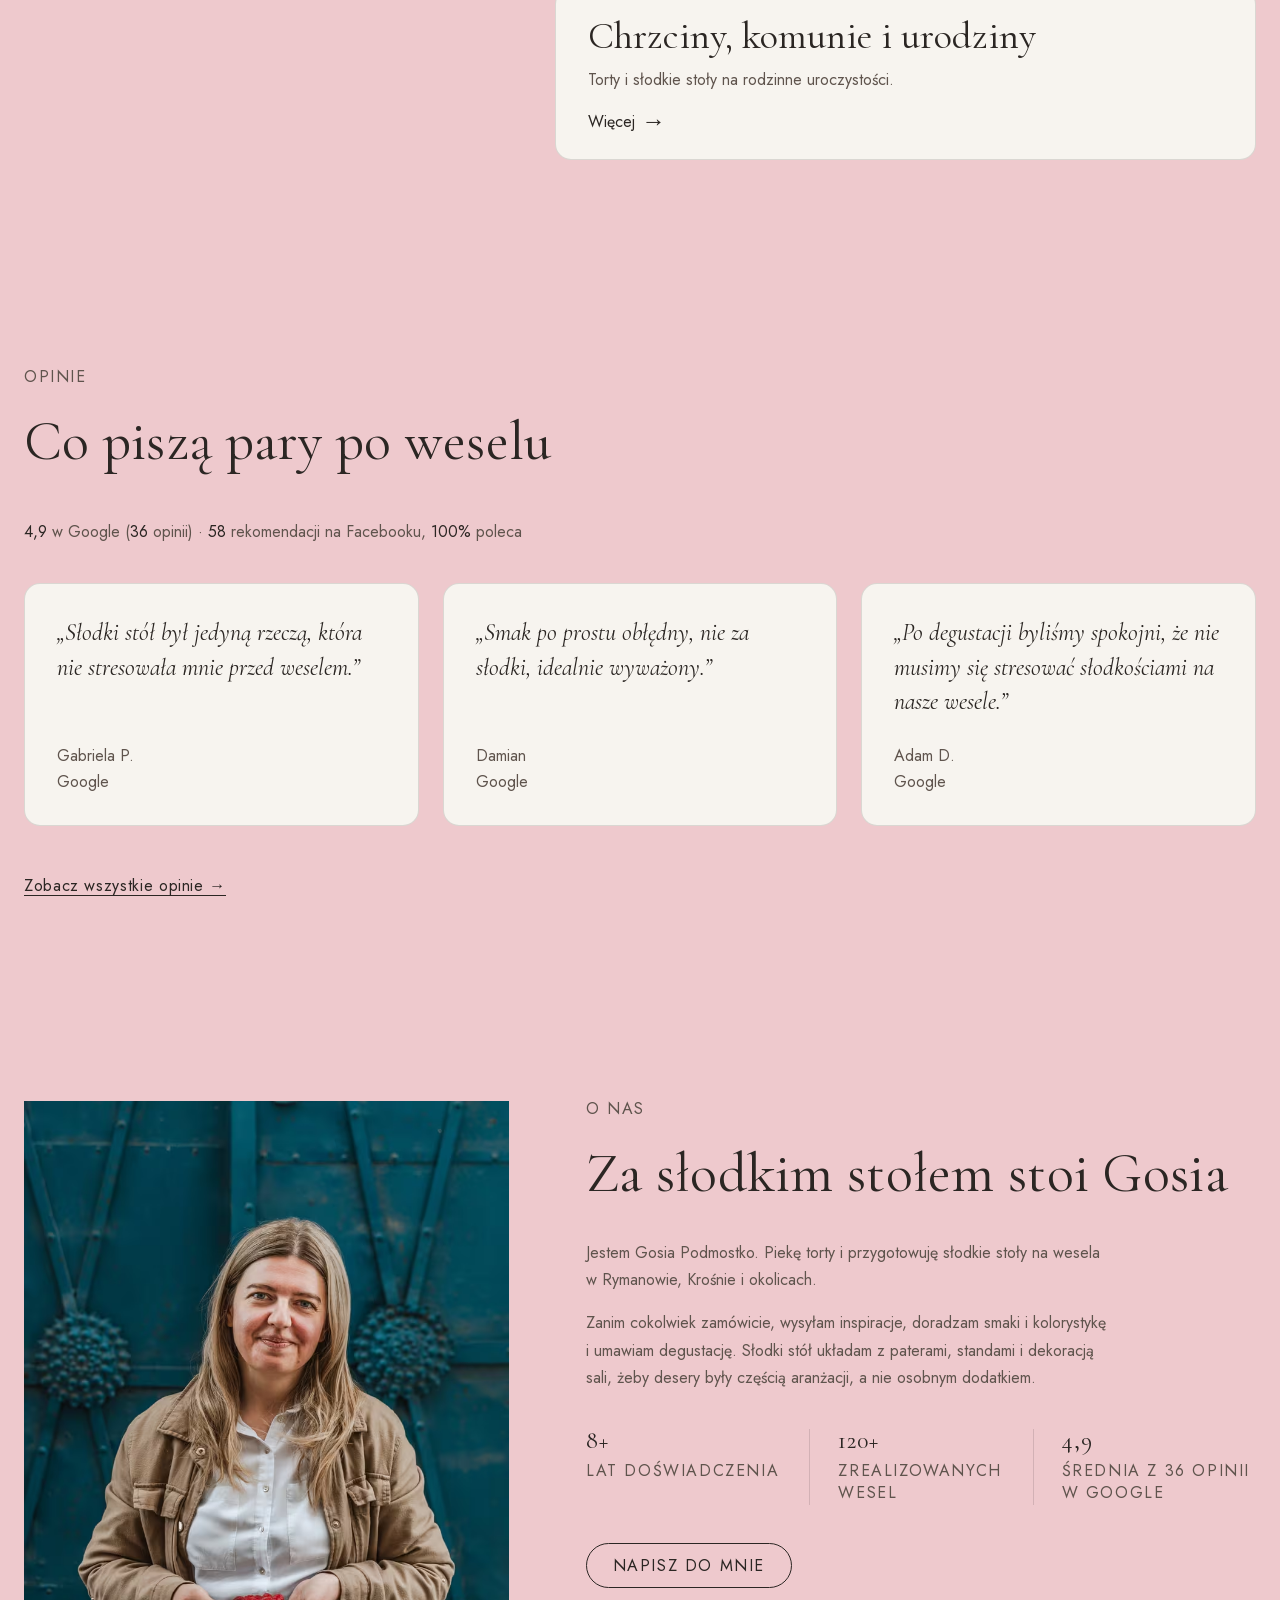
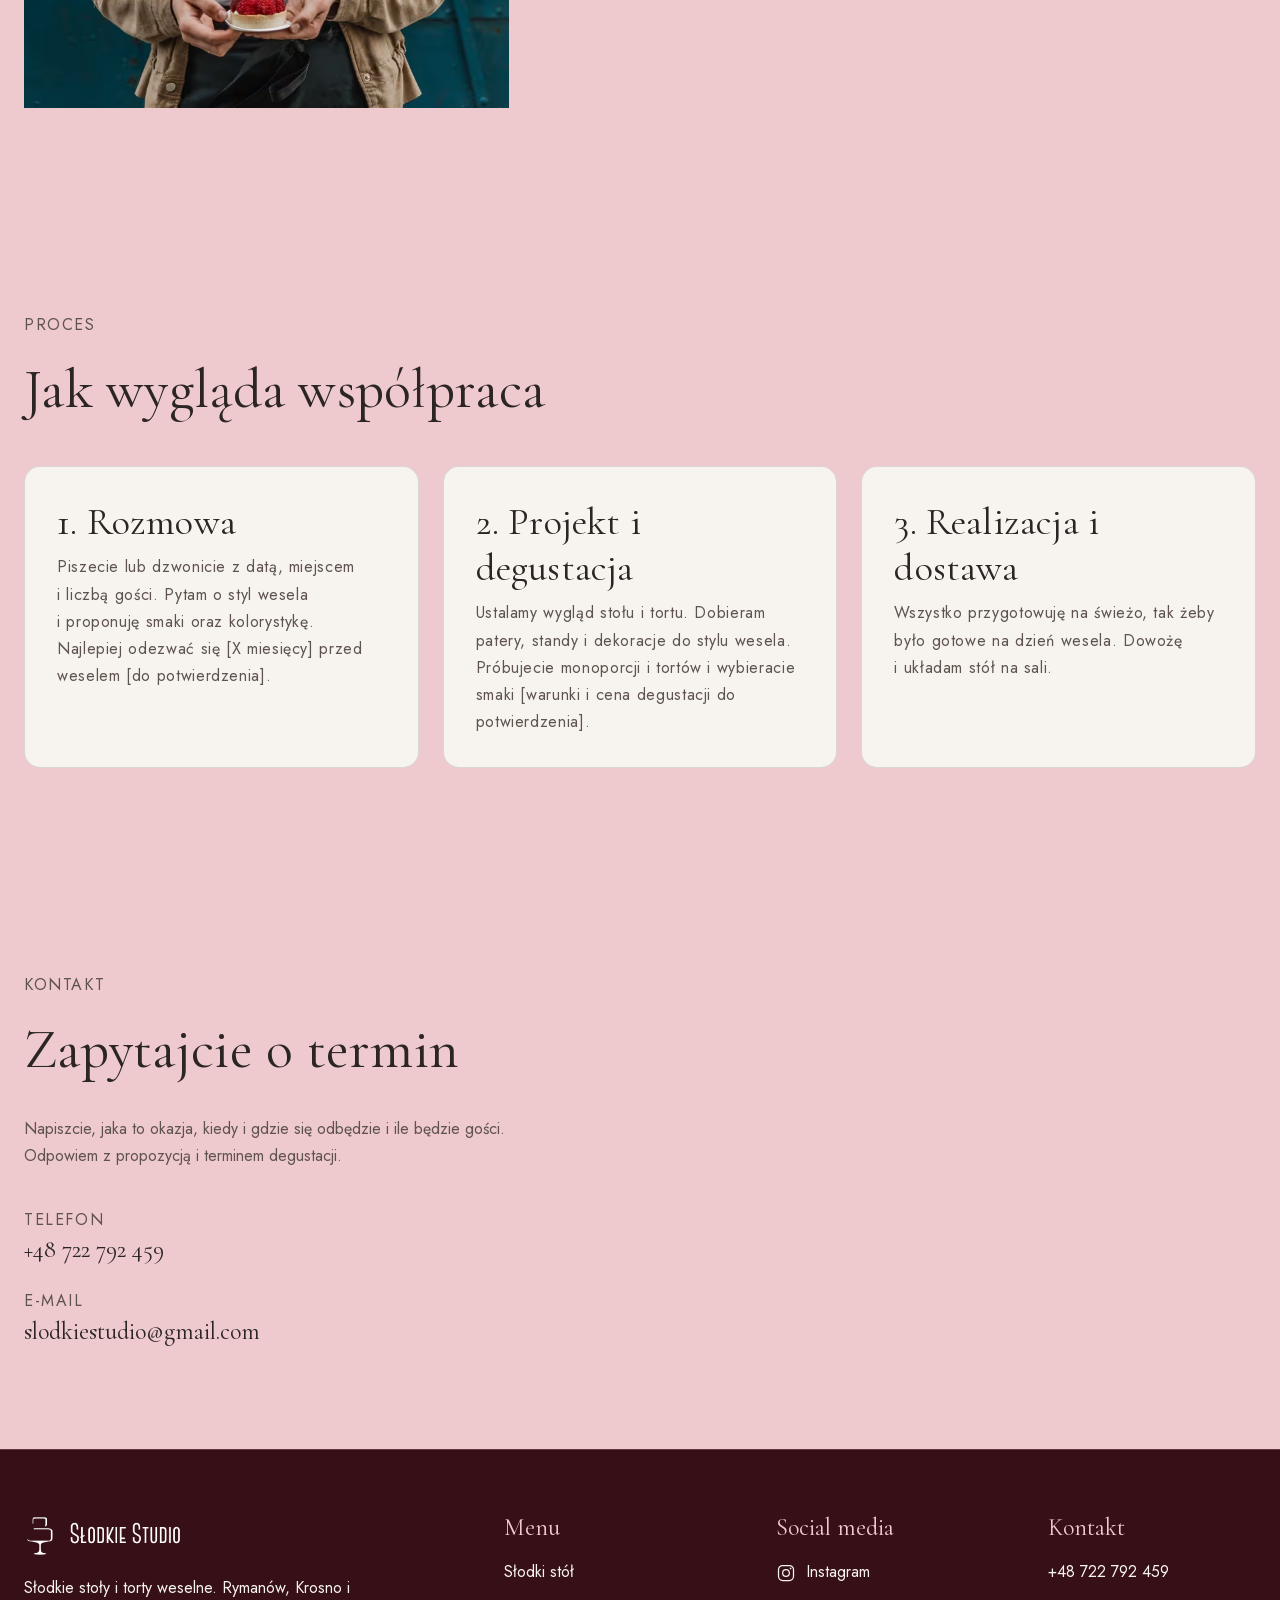
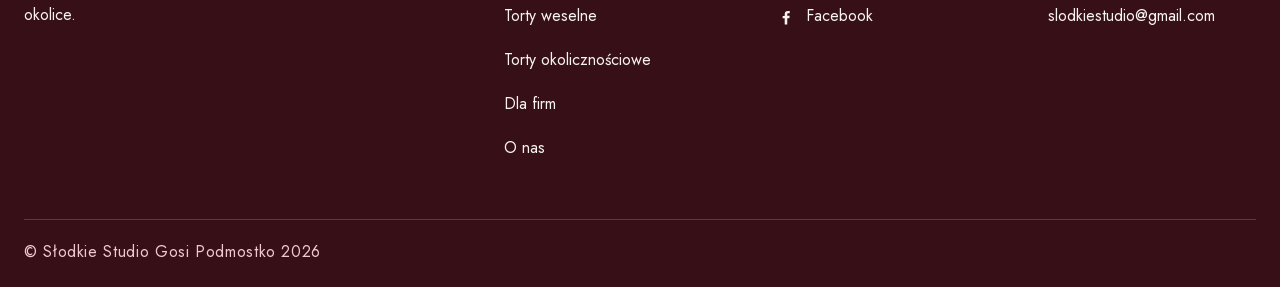
==== commit 264cae9a: "Design system - font sizes" ====
--- a/index.html
+++ b/index.html
@@ -15,7 +15,7 @@
         <link rel="preload" href="/fonts/cormorant-garamond-latin-ext.woff2" as="font" type="font/woff2" crossorigin>
 
         <link rel="stylesheet" href="css/tokens.css">
-        <link rel="stylesheet" href="css/globals.css">
+        <link rel="stylesheet" href="css/styles.css">
         <link rel="stylesheet" href="css/index.css">
         <script src="components.js" defer></script>
         <script src="index.js" defer></script>
@@ -28,7 +28,7 @@
             <section id="hero" class="section hero">
                 <div class="hero-inner">
                     <div class="hero-content">
-                        <p class="hero-eyebrow">Słodkie Studio</p>
+                        <p class="hero-eyebrow">Rymanów, Krosno i okolice</p>
                         <h1 class="hero-heading">
                             <span class="hero-heading-line">Słodki stół i tort</span>
                             <span class="hero-heading-line">na wesele</span>
@@ -200,18 +200,15 @@
                     <!-- TODO: potwierdzić X miesięcy przed weselem, warunki i cenę degustacji, zasięg i koszt dowozu -->
                     <ol class="process-steps">
                         <li class="process-step">
-                            <span class="process-step-number">01</span>
-                            <h3 class="sub-section-title process-step-title">Rozmowa</h3>
+                            <h3 class="sub-section-title process-step-title">1. Rozmowa</h3>
                             <p class="paragraph process-step-text">Piszecie lub dzwonicie z&nbsp;datą, miejscem i&nbsp;liczbą gości. Pytam o&nbsp;styl wesela i&nbsp;proponuję smaki oraz kolorystykę. Najlepiej odezwać się [X miesięcy] przed weselem [do potwierdzenia].</p>
                         </li>
                         <li class="process-step">
-                            <span class="process-step-number">02</span>
-                            <h3 class="sub-section-title process-step-title">Projekt i degustacja</h3>
+                            <h3 class="sub-section-title process-step-title">2. Projekt i degustacja</h3>
                             <p class="paragraph process-step-text">Ustalamy wygląd stołu i&nbsp;tortu. Dobieram patery, standy i&nbsp;dekoracje do stylu wesela. Próbujecie monoporcji i&nbsp;tortów i&nbsp;wybieracie smaki [warunki i&nbsp;cena degustacji do potwierdzenia].</p>
                         </li>
                         <li class="process-step">
-                            <span class="process-step-number">03</span>
-                            <h3 class="sub-section-title process-step-title">Realizacja i dostawa</h3>
+                            <h3 class="sub-section-title process-step-title">3. Realizacja i dostawa</h3>
                             <p class="paragraph process-step-text">Wszystko przygotowuję na świeżo, tak żeby było gotowe na dzień wesela. Dowożę i&nbsp;układam stół na sali.</p>
                         </li>
                     </ol>
--- a/css/tokens.css
+++ b/css/tokens.css
@@ -1,8 +1,59 @@
-/* Brand tokens — colors sampled from the logo */
+/* Design tokens */
 
 :root {
+    /* 1. Brand colors — raw values sampled from the logo */
     --brand-pink: #EEC9CD;
     --brand-brown: #370F16;
 
-    --fw-body: 300;
+    /* 2. Named palette — plain human names */
+    --pink: var(--brand-pink);
+    --brown: var(--brand-brown);
+    --beige: #F7F4EF;
+    --black: #2B2623;
+    --gray: #5F544D;
+    --white: #ffffff;
+
+    /* 3. Use cases — classes must reference these */
+    --color-bg: var(--pink);
+    --color-surface: var(--beige);
+    --color-text: var(--black);
+    --color-text-muted: var(--gray);
+    --color-accent: var(--black);
+    --color-brand: var(--brown);
+    --color-inverse-surface: var(--brown);
+    --color-text-inverse: var(--beige);
+    --color-accent-inverse: var(--pink);
+    --color-line: color-mix(in srgb, var(--black) 14%, transparent);
+    --color-line-inverse: color-mix(in srgb, var(--pink) 22%, transparent);
+    --color-surface-muted: color-mix(in srgb, var(--black) 5%, var(--beige));
+    --color-stripe: color-mix(in srgb, var(--black) 3%, transparent);
+    --color-on-accent: var(--white);
+    --border: 1px solid color-mix(in srgb, var(--brown) 20%, transparent);
+
+    /* Typography */
+
+    /* Fonts */
+    --ff-primary: "Jost", sans-serif;
+    --ff-secondary: "Cormorant Garamond", serif;
+
+    /* Font weights */ 
+    --fw-regular: 400;
+
+    /* Font sizes — fluid */
+    --fs-h1: clamp(40px, 11vw, 64px);
+    --fs-h2: clamp(36px, 4.5vw, 56px);
+    --fs-h3: clamp(24px, 3vw, 40px);
+
+    /* Font sizes — fixed */
+    --fs-body: 16px;
+    --fs-body-large: 24px;
+
+    /* Letter spacing */
+    --tracking-tight: 0.005em;   /* nagłówki */
+    --tracking-normal: 0.04em;   /* tekst pomocniczy, footer, opinie */
+    --tracking-wide: 0.1em;      /* nawigacja, przyciski, CTA, eyebrow/labelki */
+
+    /* Layout */
+    --header-height: 72px;
+    --max-width: 1498px;
 }
--- a/css/styles.css
+++ b/css/styles.css
@@ -0,0 +1,1412 @@
+@font-face {
+    font-family: 'Cormorant Garamond';
+    src: url('../fonts/cormorant-garamond-latin-ext.woff2') format('woff2');
+    font-weight: 300 700;
+    font-style: normal;
+    font-display: swap;
+    unicode-range: U+0100-02BA, U+02BD-02C5, U+02C7-02CC, U+02CE-02D7, U+02DD-02FF, U+0304, U+0308, U+0329, U+1D00-1DBF, U+1E00-1E9F, U+1EF2-1EFF, U+2020, U+20A0-20AB, U+20AD-20C4, U+2113, U+2C60-2C7F, U+A720-A7FF;
+}
+
+@font-face {
+    font-family: 'Cormorant Garamond';
+    src: url('../fonts/cormorant-garamond-latin.woff2') format('woff2');
+    font-weight: 300 700;
+    font-style: normal;
+    font-display: swap;
+    unicode-range: U+0000-00FF, U+0131, U+0152-0153, U+02BB-02BC, U+02C6, U+02DA, U+02DC, U+0304, U+0308, U+0329, U+2000-206F, U+20AC, U+2122, U+2191, U+2193, U+2212, U+2215, U+FEFF, U+FFFD;
+}
+
+@font-face {
+    font-family: 'Cormorant Garamond';
+    src: url('../fonts/cormorant-garamond-italic-latin-ext.woff2') format('woff2');
+    font-weight: 400 500;
+    font-style: italic;
+    font-display: swap;
+    unicode-range: U+0100-02BA, U+02BD-02C5, U+02C7-02CC, U+02CE-02D7, U+02DD-02FF, U+0304, U+0308, U+0329, U+1D00-1DBF, U+1E00-1E9F, U+1EF2-1EFF, U+2020, U+20A0-20AB, U+20AD-20C4, U+2113, U+2C60-2C7F, U+A720-A7FF;
+}
+
+@font-face {
+    font-family: 'Cormorant Garamond';
+    src: url('../fonts/cormorant-garamond-italic-latin.woff2') format('woff2');
+    font-weight: 400 500;
+    font-style: italic;
+    font-display: swap;
+    unicode-range: U+0000-00FF, U+0131, U+0152-0153, U+02BB-02BC, U+02C6, U+02DA, U+02DC, U+0304, U+0308, U+0329, U+2000-206F, U+20AC, U+2122, U+2191, U+2193, U+2212, U+2215, U+FEFF, U+FFFD;
+}
+
+@font-face {
+    font-family: 'Jost';
+    src: url('../fonts/jost-latin-ext.woff2') format('woff2');
+    font-weight: 300 600;
+    font-style: normal;
+    font-display: swap;
+    unicode-range: U+0100-02BA, U+02BD-02C5, U+02C7-02CC, U+02CE-02D7, U+02DD-02FF, U+0304, U+0308, U+0329, U+1D00-1DBF, U+1E00-1E9F, U+1EF2-1EFF, U+2020, U+20A0-20AB, U+20AD-20C4, U+2113, U+2C60-2C7F, U+A720-A7FF;
+}
+
+@font-face {
+    font-family: 'Jost';
+    src: url('../fonts/jost-latin.woff2') format('woff2');
+    font-weight: 300 600;
+    font-style: normal;
+    font-display: swap;
+    unicode-range: U+0000-00FF, U+0131, U+0152-0153, U+02BB-02BC, U+02C6, U+02DA, U+02DC, U+0304, U+0308, U+0329, U+2000-206F, U+20AC, U+2122, U+2191, U+2193, U+2212, U+2215, U+FEFF, U+FFFD;
+}
+
+/* Global styles */
+
+* {
+    margin: 0;
+    padding: 0;
+    box-sizing: border-box;
+    list-style: none;
+    text-decoration: none;
+}
+
+html {
+    scroll-padding-top: var(--header-height);
+    scroll-behavior: smooth;
+}
+
+body {
+    margin: 0;
+    display: grid;
+    grid-template-rows: auto 1fr auto;
+    min-height: 100vh;
+    font-family: var(--ff-primary);
+    font-weight: var(--fw-regular);
+    background-color: var(--color-bg);
+}
+
+site-header {
+    display: block;
+    position: sticky;
+    top: 0;
+    z-index: 999;
+}
+
+site-footer {
+    display: block;
+}
+
+a,
+a:hover,
+a:visited,
+a:active,
+a:focus {
+  /* color: inherit; */
+  text-decoration: none;
+}
+
+button {
+    border: none;
+    background: none;
+}
+
+.paragraph {
+    font-family: var(--ff-primary);
+}
+
+.button {
+    font-family: var(--ff-primary);
+    font-size: var(--fs-body);
+    letter-spacing: var(--tracking-wide);
+    text-transform: uppercase;
+    cursor: pointer;
+    padding: 0.75rem 1.5rem;
+    color: var(--color-accent-inverse);
+    background: var(--color-inverse-surface);
+    border-radius: 12px;
+}
+
+/* Pill links/buttons */
+
+.btn {
+    display: inline-flex;
+    align-items: center;
+    justify-content: center;
+    gap: 0.5rem;
+    font-family: var(--ff-primary);
+    font-size: var(--fs-body);
+    font-weight: var(--fw-regular);
+    line-height: 1;
+    letter-spacing: var(--tracking-wide);
+    text-transform: uppercase;
+    white-space: nowrap;
+    padding: 0.85rem 1.6rem;
+    border: 1px solid var(--color-accent);
+    border-radius: 999px;
+    cursor: pointer;
+    transition: background-color 0.2s ease, color 0.2s ease, border-color 0.2s ease;
+}
+
+.btn-solid {
+    background-color: var(--color-accent);
+    color: var(--color-on-accent);
+}
+
+.btn-outline {
+    background-color: transparent;
+    color: var(--color-text);
+}
+
+.btn-outline:focus-visible {
+    background-color: var(--color-accent);
+    color: var(--color-text-inverse);
+}
+
+@media (hover: hover) {
+    .btn-outline:hover {
+        background-color: var(--color-accent);
+        color: var(--color-text-inverse);
+    }
+}
+
+.btn:focus-visible {
+    outline: 2px solid var(--color-accent);
+    outline-offset: 3px;
+}
+
+/* Main */
+
+.main {
+    min-width: 0;
+    background-color: var(--color-bg);
+}
+
+.header-placeholder {
+    height: var(--header-height);
+}
+
+.section {
+    box-sizing: border-box;
+    height: auto;
+    text-align: center;
+}
+
+.inner-section {
+    /* border-top: var(--border); */
+}
+
+.inner-section {
+    max-width: var(--max-width);
+    min-height: 100px;
+    margin: 0 auto;
+    display: grid;
+    padding: 2rem 0;
+}
+
+.sub-section {
+    box-sizing: border-box;
+}
+
+.sub-section-title {
+    font-size: var(--fs-h3);
+    font-family: var(--ff-secondary);
+    font-weight: var(--fw-regular);
+    letter-spacing: var(--tracking-tight);
+    color: var(--color-brand);
+    margin-bottom: 1rem;
+}
+
+/* Footer */
+
+.footer {
+    background-color: var(--color-inverse-surface);
+    border-top: 1px solid var(--color-line-inverse);
+    text-align: left;
+}
+
+.footer-inner {
+    width: 100%;
+    max-width: var(--max-width);
+    margin: 0 auto;
+    padding: clamp(2.5rem, 5vw, 4rem) 20px 0;
+}
+
+.footer-grid {
+    display: grid;
+    grid-template-columns: 1fr;
+    gap: clamp(2rem, 4vw, 3rem);
+    padding: 0 0 clamp(2rem, 4vw, 3rem);
+}
+
+.footer-brand,
+.footer-nav-col,
+.footer-social-col,
+.footer-contact {
+    min-width: 0;
+}
+
+.footer-logo {
+    display: inline-flex;
+    align-items: center;
+    margin-bottom: 1rem;
+}
+
+.footer-logo img {
+    display: block;
+    height: 44px;
+    width: auto;
+    filter: brightness(0) invert(1);
+}
+
+.footer-logo:focus-visible {
+    outline: 2px solid var(--color-accent-inverse);
+    outline-offset: 4px;
+}
+
+.footer-desc {
+    max-width: 34ch;
+    margin: 0 0 1.25rem;
+    font-family: var(--ff-primary);
+    font-size: var(--fs-body);
+    font-weight: var(--fw-regular);
+    line-height: 1.7;
+    color: var(--color-text-inverse);
+}
+
+.footer-socials {
+    display: flex;
+    flex-direction: column;
+    margin: 0;
+    padding: 0;
+    list-style: none;
+}
+
+.footer-social {
+    display: inline-flex;
+    align-items: center;
+    gap: 0.6rem;
+    min-height: 44px;
+    font-family: var(--ff-primary);
+    font-size: var(--fs-body);
+    font-weight: var(--fw-regular);
+    line-height: 1.4;
+    color: var(--color-text-inverse);
+    transition: color 0.2s ease;
+}
+
+.footer-social svg {
+    display: block;
+    width: 20px;
+    height: 20px;
+}
+
+.footer-social:hover {
+    color: var(--color-accent-inverse);
+    text-decoration: underline;
+    text-underline-offset: 3px;
+}
+
+.footer-social:focus-visible,
+.footer-nav a:focus-visible,
+.footer-contact a:focus-visible {
+    outline: 2px solid var(--color-accent-inverse);
+    outline-offset: 3px;
+}
+
+.footer-contact a:focus-visible {
+    border-radius: 2px;
+}
+
+.footer-heading {
+    font-size: var(--fs-body-large);
+    margin: 0 0 0.5rem;
+    font-family: var(--ff-secondary);
+    font-weight: var(--fw-regular);
+    line-height: 1.2;
+    color: var(--color-accent-inverse);
+}
+
+.footer-nav ul,
+.footer-contact ul {
+    display: flex;
+    flex-direction: column;
+    margin: 0;
+    padding: 0;
+    list-style: none;
+}
+
+.footer-nav a {
+    display: inline-flex;
+    align-items: center;
+    min-height: 44px;
+    font-family: var(--ff-primary);
+    font-size: var(--fs-body);
+    font-weight: var(--fw-regular);
+    line-height: 1.4;
+    color: var(--color-text-inverse);
+    transition: color 0.2s ease;
+}
+
+.footer-nav a:hover {
+    color: var(--color-accent-inverse);
+    text-decoration: underline;
+    text-underline-offset: 3px;
+}
+
+.footer-contact a {
+    display: inline-flex;
+    align-items: center;
+    min-height: 44px;
+    font-family: var(--ff-primary);
+    font-size: var(--fs-body);
+    font-weight: var(--fw-regular);
+    line-height: 1.4;
+    color: var(--color-text-inverse);
+    transition: color 0.2s ease;
+}
+
+.footer-contact a:hover {
+    color: var(--color-accent-inverse);
+    text-decoration: underline;
+    text-underline-offset: 3px;
+}
+
+.footer-bottom {
+    padding: 1.25rem 0 1.5rem;
+    border-top: 1px solid var(--color-line-inverse);
+}
+
+.footer-bottom p {
+    margin: 0;
+    font-family: var(--ff-primary);
+    font-size: var(--fs-body);
+    letter-spacing: var(--tracking-normal);
+    color: var(--color-accent-inverse);
+}
+
+@media (min-width: 768px) {
+    .footer-inner {
+        padding: clamp(3rem, 5vw, 4.5rem) 24px 0;
+    }
+
+    .footer-grid {
+        grid-template-columns: minmax(0, 2fr) minmax(0, 1fr) minmax(0, 1fr) minmax(0, 1fr);
+        gap: clamp(2rem, 5vw, 4rem);
+    }
+}
+
+@media (prefers-reduced-motion: reduce) {
+    .footer-social,
+    .footer-nav a,
+    .footer-contact a {
+        transition: none;
+    }
+}
+
+/* Shared subpage components */
+
+.ss-page {
+    background-color: var(--color-bg);
+}
+
+.ss-section {
+    background-color: var(--color-bg);
+    padding: clamp(3.5rem, 8vw, 7rem) 0;
+    text-align: left;
+}
+
+.ss-inner {
+    width: 100%;
+    max-width: var(--max-width);
+    margin: 0 auto;
+    padding: 0 24px;
+}
+
+.ss-page .btn {
+    min-height: 44px;
+}
+
+.ss-eyebrow {
+    margin: 0 0 clamp(1rem, 2vw, 1.5rem);
+    font-family: var(--ff-primary);
+    font-size: var(--fs-body);
+    font-weight: var(--fw-regular);
+    letter-spacing: var(--tracking-wide);
+    text-transform: uppercase;
+    color: var(--color-text-muted);
+}
+
+.ss-hero-title {
+    font-size: var(--fs-h1);
+    margin: 0 0 clamp(1.25rem, 2.5vw, 2rem);
+    font-family: var(--ff-secondary);
+    font-weight: var(--fw-regular);
+    line-height: 1.03;
+    letter-spacing: var(--tracking-tight);
+    color: var(--color-text);
+}
+
+.ss-hero-lead {
+    max-width: 44ch;
+    margin: 0 0 clamp(1.75rem, 3vw, 2.5rem);
+    font-family: var(--ff-primary);
+    font-size: var(--fs-body);
+    font-weight: var(--fw-regular);
+    line-height: 1.7;
+    color: var(--color-text-muted);
+}
+
+.ss-hero-actions {
+    display: flex;
+    flex-wrap: wrap;
+    gap: 1rem;
+    max-width: 560px;
+}
+
+.ss-hero-actions .btn {
+    flex: 1 1 0;
+    min-width: 220px;
+}
+
+.ss-title {
+    font-size: var(--fs-h2);
+    margin: 0 0 clamp(1.5rem, 3vw, 2.25rem);
+    font-family: var(--ff-secondary);
+    font-weight: var(--fw-regular);
+    line-height: 1.08;
+    letter-spacing: var(--tracking-tight);
+    color: var(--color-text);
+}
+
+.ss-text {
+    max-width: 65ch;
+    margin: 0 0 1.5rem;
+    font-family: var(--ff-primary);
+    font-size: var(--fs-body);
+    font-weight: var(--fw-regular);
+    line-height: 1.7;
+    color: var(--color-text-muted);
+}
+
+.ss-note {
+    max-width: 70ch;
+    margin: 0;
+    font-family: var(--ff-primary);
+    font-size: var(--fs-body);
+    line-height: 1.6;
+    color: var(--color-text-muted);
+}
+
+.ss-cards {
+    display: grid;
+    grid-template-columns: 1fr;
+    gap: clamp(1rem, 2vw, 1.5rem);
+    margin: 0 0 clamp(1.5rem, 3vw, 2rem);
+    padding: 0;
+    list-style: none;
+}
+
+.ss-card {
+    display: flex;
+    flex-direction: column;
+    height: 100%;
+    overflow: hidden;
+    background-color: var(--color-surface);
+    border: 1px solid var(--color-line);
+    border-radius: 16px;
+}
+
+.ss-card-media {
+    aspect-ratio: 4 / 3;
+    overflow: hidden;
+}
+
+.ss-card-media picture,
+.ss-card-media img {
+    display: block;
+    width: 100%;
+    height: 100%;
+}
+
+.ss-card-media img {
+    object-fit: cover;
+}
+
+.ss-card-title {
+    font-size: var(--fs-h3);
+    margin: 1rem 1.25rem 0.35rem;
+    font-family: var(--ff-secondary);
+    font-weight: var(--fw-regular);
+    line-height: 1.2;
+    color: var(--color-text);
+}
+
+.ss-taste-card {
+    display: flex;
+    align-items: center;
+    justify-content: center;
+    min-height: 96px;
+    padding: clamp(1rem, 2vw, 1.5rem);
+    background-color: var(--color-surface);
+    border: 1px solid var(--color-line);
+    border-radius: 16px;
+    text-align: center;
+}
+
+.ss-taste-card-title {
+    font-size: var(--fs-h3);
+    margin: 0;
+    font-family: var(--ff-secondary);
+    font-weight: var(--fw-regular);
+    line-height: 1.2;
+    color: var(--color-text);
+}
+
+.ss-faq {
+    border-top: 1px solid var(--color-line);
+}
+
+.ss-faq-item {
+    border-bottom: 1px solid var(--color-line);
+}
+
+.ss-faq-question {
+    display: flex;
+    align-items: center;
+    justify-content: space-between;
+    gap: 1rem;
+    min-height: 44px;
+    padding: 1.1rem 0;
+    cursor: pointer;
+    font-family: var(--ff-primary);
+    font-size: var(--fs-body);
+    font-weight: var(--fw-regular);
+    line-height: 1.4;
+    color: var(--color-text);
+    list-style: none;
+}
+
+.ss-faq-question::-webkit-details-marker {
+    display: none;
+}
+
+.ss-faq-question::after {
+    content: "+";
+    font-family: var(--ff-secondary);
+    font-size: var(--fs-body-large);
+    line-height: 1;
+    color: var(--color-text-muted);
+}
+
+.ss-faq-item[open] .ss-faq-question::after {
+    content: "–";
+}
+
+.ss-faq-question:focus-visible {
+    outline: 2px solid var(--color-accent);
+    outline-offset: 3px;
+}
+
+.ss-faq-answer {
+    padding: 0 0 1.25rem;
+}
+
+.ss-faq-answer p {
+    max-width: 70ch;
+    margin: 0;
+    font-family: var(--ff-primary);
+    font-size: var(--fs-body);
+    font-weight: var(--fw-regular);
+    line-height: 1.7;
+    color: var(--color-text-muted);
+}
+
+.ss-faq-answer a {
+    color: var(--color-text);
+    text-decoration: underline;
+    text-underline-offset: 3px;
+}
+
+.ss-page .contact-value a {
+    display: inline-flex;
+    align-items: center;
+    min-height: 44px;
+    color: inherit;
+}
+
+.ss-page .contact-value a:hover {
+    color: var(--color-text-muted);
+}
+
+.ss-page .contact-value a:focus-visible,
+.ss-faq-answer a:focus-visible {
+    outline: 2px solid var(--color-accent);
+    outline-offset: 3px;
+    border-radius: 2px;
+}
+
+@media (min-width: 640px) {
+    .ss-cards {
+        grid-template-columns: repeat(2, minmax(0, 1fr));
+    }
+}
+
+
+@media (min-width: 1100px) {
+    .ss-cards {
+        grid-template-columns: repeat(4, minmax(0, 1fr));
+    }
+}
+
+@media (max-width: 899px) {
+    .ss-inner {
+        padding: 0 20px;
+    }
+}
+
+@media (prefers-reduced-motion: reduce) {
+    html {
+        scroll-behavior: auto;
+    }
+
+    .ss-page .btn {
+        transition: none;
+    }
+}
+
+/* Header component (shared) */
+
+/* Header */
+
+.header {
+    position: sticky;
+    top: 0;
+    left: 0;
+    width: 100%;
+    background-color: var(--color-bg);
+    border-bottom: 1px solid var(--color-line);
+    z-index: 999;
+}
+
+.inner-header {
+    display: grid;
+    grid-template-columns: auto 1fr auto;
+    align-items: center;
+    gap: 1.5rem;
+    width: 100%;
+    max-width: var(--max-width);
+    height: var(--header-height);
+    margin: 0 auto;
+    padding: 0 24px;
+}
+
+/* Logo */
+
+.header-logo {
+    justify-self: start;
+    display: inline-flex;
+    align-items: center;
+}
+
+.header-logo-img {
+    display: block;
+    height: 44px;
+    width: auto;
+}
+
+.header-logo:focus-visible {
+    outline: 2px solid var(--color-accent);
+    outline-offset: 4px;
+}
+
+/* Navigation */
+
+.nav {
+    justify-self: center;
+}
+
+.nav-list {
+    display: flex;
+    align-items: center;
+    gap: clamp(1rem, 2vw, 2rem);
+    margin: 0;
+    padding: 0;
+    list-style: none;
+}
+
+.nav-list a {
+    display: inline-block;
+    font-family: var(--ff-primary);
+    font-size: var(--fs-body);
+    font-weight: var(--fw-regular);
+    letter-spacing: var(--tracking-wide);
+    text-transform: uppercase;
+    color: var(--color-text);
+    transition: color 0.2s ease;
+}
+
+.nav-list a:hover,
+.nav-list a:focus-visible {
+    color: var(--color-text-muted);
+}
+
+.nav-list a:focus-visible {
+    outline: 2px solid var(--color-accent);
+    outline-offset: 4px;
+}
+
+.nav-cta {
+    display: none;
+}
+
+/* Right side actions */
+
+.header-actions {
+    justify-self: end;
+    display: flex;
+    align-items: center;
+    gap: 0.75rem;
+}
+
+.header-cta {
+    padding: 0.7rem 1.35rem;
+}
+
+.menu-toggle {
+    display: none;
+    align-items: center;
+    justify-content: center;
+    width: 44px;
+    height: 44px;
+    border: 1px solid var(--color-line);
+    border-radius: 50%;
+    background: transparent;
+    color: var(--color-text);
+    cursor: pointer;
+}
+
+.menu-icon {
+    display: none;
+    width: 20px;
+    height: 20px;
+    fill: none;
+    stroke: currentColor;
+    stroke-width: 2;
+    stroke-linecap: round;
+}
+
+.menu-icon-open {
+    display: block;
+}
+
+.menu-toggle[aria-expanded="true"] .menu-icon-open {
+    display: none;
+}
+
+.menu-toggle[aria-expanded="true"] .menu-icon-close {
+    display: block;
+}
+
+.menu-toggle:focus-visible {
+    outline: 2px solid var(--color-accent);
+    outline-offset: 2px;
+}
+
+@media (min-width: 900px) and (max-width: 1249px) {
+    .inner-header {
+        gap: 0.75rem;
+        padding: 0 16px;
+    }
+
+    .nav-list {
+        gap: 0.5rem;
+    }
+
+    .header-cta {
+        letter-spacing: var(--tracking-wide);
+    }
+}
+
+/* Mobile */
+
+@media (max-width: 899px) {
+    .inner-header {
+        display: flex;
+        align-items: center;
+        justify-content: space-between;
+        padding: 0 16px;
+        gap: 0.75rem;
+    }
+
+    .header-logo-img {
+        height: 36px;
+    }
+
+    .header-cta {
+        display: none;
+    }
+
+    .menu-toggle {
+        display: inline-flex;
+    }
+
+    .nav-list {
+        position: fixed;
+        top: var(--header-height);
+        left: 0;
+        right: 0;
+        width: 100%;
+        flex-direction: column;
+        align-items: stretch;
+        gap: 0;
+        padding: 0 16px;
+        background-color: var(--color-bg);
+        border-bottom: 1px solid var(--color-line);
+        max-height: 0;
+        overflow: hidden;
+        visibility: hidden;
+        transition: max-height 0.35s ease, visibility 0.35s ease;
+        z-index: 30;
+    }
+
+    .nav-list.is-open {
+        max-height: 420px;
+        visibility: visible;
+    }
+
+    .nav-list li {
+        border-top: 1px solid var(--color-line);
+    }
+
+    .nav-list li:first-child {
+        border-top: none;
+    }
+
+    .nav-list a {
+        display: block;
+        padding: 1rem 0;
+        font-size: var(--fs-body);
+    }
+
+    .nav-cta {
+        display: block;
+    }
+
+    .nav-list li.nav-cta {
+        padding: 1rem 0;
+    }
+
+    .nav-list .nav-cta-link {
+        display: inline-flex;
+        align-items: center;
+        justify-content: center;
+        width: 100%;
+        padding: 0.85rem 1.6rem;
+        font-size: var(--fs-body);
+        letter-spacing: var(--tracking-wide);
+    }
+
+    .nav-list .nav-cta-link:hover,
+    .nav-list .nav-cta-link:focus-visible {
+        color: var(--color-text-inverse);
+    }
+}
+
+/* Offer section (shared) */
+
+/* Oferta section */
+
+.offer {
+    background-color: var(--color-bg);
+    padding: clamp(3.5rem, 8vw, 7rem) 0;
+    text-align: left;
+}
+
+.offer-inner {
+    display: grid;
+    grid-template-columns: minmax(0, 2fr) minmax(0, 3fr);
+    align-items: start;
+    gap: clamp(2rem, 5vw, 4.5rem);
+    width: 100%;
+    max-width: var(--max-width);
+    margin: 0 auto;
+    padding: 0 24px;
+}
+
+/* Headings */
+
+.offer-eyebrow {
+    margin: 0 0 clamp(1rem, 2vw, 1.5rem);
+    font-family: var(--ff-primary);
+    font-size: var(--fs-body);
+    font-weight: var(--fw-regular);
+    letter-spacing: var(--tracking-wide);
+    text-transform: uppercase;
+    color: var(--color-text-muted);
+}
+
+.offer-title {
+    font-size: var(--fs-h2);
+    margin: 0 0 clamp(2rem, 4vw, 3rem);
+    font-family: var(--ff-secondary);
+    font-weight: var(--fw-regular);
+    line-height: 1.05;
+    letter-spacing: var(--tracking-tight);
+    color: var(--color-text);
+}
+
+/* List */
+
+.offer-list {
+    display: grid;
+    gap: clamp(0.75rem, 1.5vw, 1rem);
+    margin: 0;
+    padding: 0;
+    list-style: none;
+}
+
+.offer-item {
+    position: relative;
+    display: grid;
+    grid-template-columns: minmax(0, 1fr);
+    align-items: start;
+    background-color: var(--color-surface);
+    border: 1px solid var(--color-line);
+    border-radius: 16px;
+}
+
+.offer-item-link {
+    display: block;
+    padding: clamp(1.25rem, 2vw, 1.75rem) clamp(1.25rem, 2.5vw, 2rem);
+    color: inherit;
+}
+
+.offer-item-title {
+    font-size: var(--fs-h3);
+    margin: 0;
+    font-family: var(--ff-secondary);
+    font-weight: var(--fw-regular);
+    line-height: 1.1;
+    color: var(--color-text);
+}
+
+.offer-item-name {
+    display: inline-block;
+}
+
+.offer-item-link:focus-visible {
+    outline: 2px solid var(--color-accent);
+    outline-offset: 6px;
+}
+
+.offer-desc {
+    max-width: 46ch;
+    margin: 0.6rem 0 0;
+    font-family: var(--ff-primary);
+    font-size: var(--fs-body);
+    font-weight: var(--fw-regular);
+    line-height: 1.7;
+    color: var(--color-text-muted);
+}
+
+.offer-more {
+    display: inline-flex;
+    align-items: center;
+    gap: 0.4em;
+    margin-top: 1rem;
+    font-family: var(--ff-primary);
+    font-size: var(--fs-body);
+    font-weight: var(--fw-regular);
+    color: var(--color-accent);
+    transition: transform 0.2s ease;
+}
+
+.offer-more-label {
+    color: var(--color-accent);
+}
+
+.offer-arrow {
+    font-family: var(--ff-secondary);
+    font-size: var(--fs-body-large);
+    line-height: 1;
+    color: var(--color-accent);
+}
+
+.offer-item:hover .offer-more,
+.offer-item:focus-within .offer-more {
+    transform: translateX(8px);
+}
+
+/* Image */
+
+.offer-media {
+    order: -1;
+    aspect-ratio: 4 / 5;
+    overflow: hidden;
+}
+
+.offer-media picture {
+    display: block;
+    width: 100%;
+    height: 100%;
+}
+
+.offer-media img {
+    display: block;
+    width: 100%;
+    height: 100%;
+    object-fit: cover;
+    object-position: 50% 50%;
+}
+
+/* Reduced motion */
+
+@media (prefers-reduced-motion: reduce) {
+    .offer-more {
+        transition: none;
+    }
+
+    .offer-item:hover .offer-more,
+    .offer-item:focus-within .offer-more {
+        transform: none;
+    }
+}
+
+/* Mobile */
+
+@media (max-width: 899px) {
+    .offer-inner {
+        grid-template-columns: 1fr;
+        padding: 0 20px;
+    }
+
+    .offer-media {
+        order: 0;
+        aspect-ratio: 4 / 3;
+        margin: 2rem -20px 0;
+    }
+}
+
+/* Process and contact sections (shared) */
+
+/* Process section */
+
+.process {
+    background-color: var(--color-bg);
+    padding: clamp(3.5rem, 8vw, 7rem) 0;
+    text-align: left;
+}
+
+.process-inner {
+    width: 100%;
+    max-width: var(--max-width);
+    margin: 0 auto;
+    padding: 0 24px;
+}
+
+.process-head {
+    margin-bottom: clamp(2rem, 4vw, 3rem);
+}
+
+.process-eyebrow {
+    margin: 0 0 clamp(1rem, 2vw, 1.5rem);
+    font-family: var(--ff-primary);
+    font-size: var(--fs-body);
+    font-weight: var(--fw-regular);
+    letter-spacing: var(--tracking-wide);
+    text-transform: uppercase;
+    color: var(--color-text-muted);
+}
+
+.process-title {
+    font-size: var(--fs-h2);
+    margin: 0;
+    font-family: var(--ff-secondary);
+    font-weight: var(--fw-regular);
+    line-height: 1.05;
+    letter-spacing: var(--tracking-tight);
+    color: var(--color-text);
+}
+
+.process-steps {
+    display: grid;
+    grid-template-columns: 1fr;
+    gap: clamp(16px, 2vw, 24px);
+    margin: 0;
+    padding: 0;
+}
+
+.process-step {
+    display: flex;
+    flex-direction: column;
+    height: 100%;
+    padding: 32px;
+    text-align: left;
+    background-color: var(--color-surface);
+    border: 1px solid var(--color-line);
+    border-radius: 16px;
+}
+
+.process-step-title {
+    font-size: var(--fs-h3);
+    margin: 0 0 0.5rem;
+    font-family: var(--ff-secondary);
+    font-weight: var(--fw-regular);
+    letter-spacing: var(--tracking-tight);
+    color: var(--color-text);
+}
+
+.process-step-text {
+    margin: 0;
+    font-size: var(--fs-body);
+    font-weight: var(--fw-regular);
+    line-height: 1.7;
+    letter-spacing: var(--tracking-normal);
+    color: var(--color-text-muted);
+}
+
+@media (min-width: 768px) {
+    .process-steps {
+        grid-template-columns: repeat(3, minmax(0, 1fr));
+    }
+}
+
+@media (max-width: 899px) {
+    .process-inner {
+        padding: 0 20px;
+    }
+}
+/* Contact section */
+
+.contact {
+    background-color: var(--color-bg);
+    padding: clamp(3.5rem, 8vw, 7rem) 0;
+    text-align: left;
+}
+
+.contact-inner {
+    width: 100%;
+    max-width: var(--max-width);
+    margin: 0 auto;
+    padding: 0 24px;
+}
+
+.contact-eyebrow {
+    margin: 0 0 clamp(1rem, 2vw, 1.5rem);
+    font-family: var(--ff-primary);
+    font-size: var(--fs-body);
+    font-weight: var(--fw-regular);
+    letter-spacing: var(--tracking-wide);
+    text-transform: uppercase;
+    color: var(--color-text-muted);
+}
+
+.contact-title {
+    font-size: var(--fs-h2);
+    margin: 0 0 clamp(1.5rem, 3vw, 2.25rem);
+    font-family: var(--ff-secondary);
+    font-weight: var(--fw-regular);
+    line-height: 1.05;
+    letter-spacing: var(--tracking-tight);
+    color: var(--color-text);
+}
+
+.contact-lead {
+    max-width: 52ch;
+    margin: 0 0 clamp(1.75rem, 3vw, 2.5rem);
+    font-family: var(--ff-primary);
+    font-size: var(--fs-body);
+    font-weight: var(--fw-regular);
+    line-height: 1.7;
+    color: var(--color-text-muted);
+}
+
+.contact-details {
+    display: flex;
+    flex-direction: column;
+    gap: clamp(1rem, 2vw, 1.5rem);
+    margin: 0;
+}
+
+.contact-row {
+    display: flex;
+    flex-direction: column;
+    gap: 0.35rem;
+}
+
+.contact-label {
+    font-family: var(--ff-primary);
+    font-size: var(--fs-body);
+    font-weight: var(--fw-regular);
+    letter-spacing: var(--tracking-wide);
+    text-transform: uppercase;
+    color: var(--color-text-muted);
+}
+
+.contact-value {
+    margin: 0;
+    font-family: var(--ff-secondary);
+    font-size: var(--fs-body-large);
+    font-weight: var(--fw-regular);
+    line-height: 1.2;
+    font-variant-numeric: oldstyle-nums;
+    color: var(--color-text);
+}
+
+@media (max-width: 899px) {
+    .contact-inner {
+        padding: 0 20px;
+    }
+}
+
+/* Reviews section (shared) */
+
+/* Opinie section */
+
+.reviews {
+    background-color: var(--color-bg);
+    padding: clamp(3.5rem, 8vw, 7rem) 0;
+    text-align: left;
+}
+
+.reviews-inner {
+    width: 100%;
+    max-width: var(--max-width);
+    margin: 0 auto;
+    padding: 0 24px;
+}
+
+.reviews-head {
+    margin-bottom: clamp(2rem, 4vw, 3rem);
+}
+
+.reviews-title {
+    font-size: var(--fs-h2);
+    margin: 0;
+    font-family: var(--ff-secondary);
+    font-weight: var(--fw-regular);
+    line-height: 1.05;
+    letter-spacing: var(--tracking-tight);
+    color: var(--color-text);
+}
+
+/* Summary line */
+
+.reviews-summary {
+    display: flex;
+    flex-direction: column;
+    gap: 0.25rem;
+    margin: 0 0 clamp(1.75rem, 3vw, 2.5rem);
+    font-family: var(--ff-primary);
+    font-size: var(--fs-body);
+    line-height: 1.6;
+    color: var(--color-text-muted);
+}
+
+.reviews-summary-line {
+    margin: 0;
+}
+
+.reviews-summary a {
+    color: var(--color-text);
+    text-decoration: underline;
+    text-underline-offset: 3px;
+}
+
+.reviews-summary a:hover {
+    color: var(--color-text-muted);
+}
+
+.reviews-stat {
+    font-weight: var(--fw-regular);
+    color: var(--color-text);
+}
+
+/* List of cards */
+
+.reviews-list {
+    display: grid;
+    grid-template-columns: 1fr;
+    gap: 16px;
+    margin: 0;
+    padding: 0;
+    list-style: none;
+}
+
+.review-card {
+    display: flex;
+    flex-direction: column;
+    height: 100%;
+    margin: 0;
+    padding: 32px;
+    background-color: var(--color-surface);
+    border: 1px solid var(--color-line);
+    border-radius: 16px;
+}
+
+.review-quote {
+    margin: 0;
+}
+
+.review-quote p {
+    margin: 0;
+    font-family: var(--ff-secondary);
+    font-style: italic;
+    font-weight: var(--fw-regular);
+    font-size: var(--fs-body-large);
+    line-height: 1.45;
+    color: var(--color-text);
+}
+
+.review-meta {
+    display: flex;
+    flex-direction: column;
+    gap: 0.15rem;
+    margin-top: auto;
+    padding-top: 1.5rem;
+}
+
+.review-author {
+    font-family: var(--ff-primary);
+    font-size: var(--fs-body);
+    font-weight: var(--fw-regular);
+    color: var(--color-text-muted);
+}
+
+.review-detail {
+    font-family: var(--ff-primary);
+    font-size: var(--fs-body);
+    color: var(--color-text-muted);
+}
+
+/* Link below the list */
+
+.reviews-all {
+    display: inline-block;
+    margin-top: clamp(2rem, 4vw, 3rem);
+    font-family: var(--ff-primary);
+    font-size: var(--fs-body);
+    letter-spacing: var(--tracking-normal);
+    color: var(--color-text);
+    text-decoration: underline;
+    text-underline-offset: 4px;
+}
+
+.reviews-all:hover {
+    color: var(--color-text-muted);
+}
+
+.reviews-summary a:focus-visible,
+.reviews-all:focus-visible {
+    outline: 2px solid var(--color-accent);
+    outline-offset: 4px;
+}
+
+/* Desktop grid */
+
+@media (min-width: 900px) {
+    .reviews-list {
+        grid-template-columns: repeat(3, minmax(0, 1fr));
+        gap: clamp(16px, 2vw, 24px);
+    }
+}
+
+/* Mobile */
+
+@media (max-width: 899px) {
+    .reviews-inner {
+        padding: 0 20px;
+    }
+}
--- a/css/index.css
+++ b/css/index.css
@@ -2,7 +2,7 @@
 
 .hero {
     position: relative;
-    background-color: var(--brand-pink);
+    background-color: var(--color-bg);
     background-image: url("data:image/svg+xml,%3Csvg xmlns='http://www.w3.org/2000/svg' width='140' height='140'%3E%3Cfilter id='n'%3E%3CfeTurbulence type='fractalNoise' baseFrequency='0.85' numOctaves='2' stitchTiles='stitch'/%3E%3CfeColorMatrix type='saturate' values='0'/%3E%3C/filter%3E%3Crect width='100%25' height='100%25' filter='url(%23n)' opacity='0.05'/%3E%3C/svg%3E");
     background-repeat: repeat;
     text-align: left;
@@ -32,20 +32,20 @@
 .hero-eyebrow {
     margin: 0 0 1rem;
     font-family: var(--ff-primary);
-    font-size: 12px;
-    font-weight: var(--fw-body);
-    letter-spacing: 0.22em;
+    font-size: var(--fs-body);
+    font-weight: var(--fw-regular);
+    letter-spacing: var(--tracking-wide);
     text-transform: uppercase;
     color: var(--color-text-muted);
 }
 
 .hero-heading {
+    font-size: var(--fs-h1);
     margin: 0 0 1.5rem;
     font-family: var(--ff-secondary);
-    font-weight: 500;
-    font-size: clamp(28px, 3.2vw, 44px);
+    font-weight: var(--fw-regular);
     line-height: 1.12;
-    letter-spacing: 0.005em;
+    letter-spacing: var(--tracking-tight);
     color: var(--color-text);
 }
 
@@ -61,8 +61,8 @@
     max-width: 38ch;
     margin: 0 0 2.5rem;
     font-family: var(--ff-primary);
-    font-size: 15px;
-    font-weight: var(--fw-body);
+    font-size: var(--fs-body);
+    font-weight: var(--fw-regular);
     line-height: 1.7;
     color: var(--color-text-muted);
 }
@@ -135,7 +135,7 @@
 /* O nas section */
 
 .about {
-    background-color: var(--brand-pink);
+    background-color: var(--color-bg);
     padding: clamp(3.5rem, 8vw, 7rem) 0;
     text-align: left;
 }
@@ -178,20 +178,20 @@
 .about-eyebrow {
     margin: -4px 0 clamp(1rem, 2vw, 1.5rem);
     font-family: var(--ff-primary);
-    font-size: 12px;
-    font-weight: 400;
-    letter-spacing: 0.22em;
+    font-size: var(--fs-body);
+    font-weight: var(--fw-regular);
+    letter-spacing: var(--tracking-wide);
     text-transform: uppercase;
     color: var(--color-text-muted);
 }
 
 .about-title {
+    font-size: var(--fs-h2);
     margin: 0 0 clamp(1.5rem, 3vw, 2.25rem);
     font-family: var(--ff-secondary);
-    font-size: clamp(36px, 4.5vw, 64px);
-    font-weight: 500;
+    font-weight: var(--fw-regular);
     line-height: 1.05;
-    letter-spacing: 0.005em;
+    letter-spacing: var(--tracking-tight);
     color: var(--color-text);
 }
 
@@ -203,8 +203,8 @@
     max-width: 52ch;
     margin: 0 0 1rem;
     font-family: var(--ff-primary);
-    font-size: 17px;
-    font-weight: var(--fw-body);
+    font-size: var(--fs-body);
+    font-weight: var(--fw-regular);
     line-height: 1.7;
     color: var(--color-text-muted);
 }
@@ -238,19 +238,19 @@
 
 .about-stat-value {
     font-family: var(--ff-secondary);
-    font-size: clamp(30px, 3.5vw, 44px);
-    font-weight: 500;
+    font-size: var(--fs-body-large);
+    font-weight: var(--fw-regular);
     line-height: 1;
-    letter-spacing: 0.01em;
+    letter-spacing: var(--tracking-normal);
     color: var(--color-text);
 }
 
 .about-stat-label {
     font-family: var(--ff-primary);
-    font-size: 11px;
-    font-weight: 400;
+    font-size: var(--fs-body);
+    font-weight: var(--fw-regular);
     line-height: 1.4;
-    letter-spacing: 0.18em;
+    letter-spacing: var(--tracking-wide);
     text-transform: uppercase;
     color: var(--color-text-muted);
 }
@@ -299,170 +299,14 @@
     }
 }
 
-/* Opinie section */
-
-.reviews {
-    background-color: var(--brand-pink);
-    padding: clamp(3.5rem, 8vw, 7rem) 0;
-    text-align: left;
-}
-
-.reviews-inner {
-    width: 100%;
-    max-width: var(--max-width);
-    margin: 0 auto;
-    padding: 0 24px;
-}
-
-.reviews-head {
-    margin-bottom: clamp(2rem, 4vw, 3rem);
-}
+/* Reviews eyebrow (home page only) */
 
 .reviews-eyebrow {
     margin: 0 0 clamp(1rem, 2vw, 1.5rem);
     font-family: var(--ff-primary);
-    font-size: 12px;
-    font-weight: 400;
-    letter-spacing: 0.22em;
+    font-size: var(--fs-body);
+    font-weight: var(--fw-regular);
+    letter-spacing: var(--tracking-wide);
     text-transform: uppercase;
     color: var(--color-text-muted);
 }
-
-.reviews-title {
-    margin: 0;
-    font-family: var(--ff-secondary);
-    font-size: clamp(36px, 4.5vw, 64px);
-    font-weight: 500;
-    line-height: 1.05;
-    letter-spacing: 0.005em;
-    color: var(--color-text);
-}
-
-/* Summary line */
-
-.reviews-summary {
-    display: flex;
-    flex-direction: column;
-    gap: 0.25rem;
-    margin: 0 0 clamp(1.75rem, 3vw, 2.5rem);
-    font-family: var(--ff-primary);
-    font-size: 15px;
-    line-height: 1.6;
-    color: var(--color-text-muted);
-}
-
-.reviews-summary-line {
-    margin: 0;
-}
-
-.reviews-summary a {
-    color: var(--color-text);
-    text-decoration: underline;
-    text-underline-offset: 3px;
-}
-
-.reviews-summary a:hover {
-    color: var(--color-text-muted);
-}
-
-.reviews-stat {
-    font-weight: 500;
-    color: var(--color-text);
-}
-
-/* List of cards */
-
-.reviews-list {
-    display: grid;
-    grid-template-columns: 1fr;
-    gap: 16px;
-    margin: 0;
-    padding: 0;
-    list-style: none;
-}
-
-.review-card {
-    display: flex;
-    flex-direction: column;
-    height: 100%;
-    margin: 0;
-    padding: 32px;
-    background-color: var(--color-bg);
-    border: 1px solid var(--color-line);
-    border-radius: 16px;
-}
-
-.review-quote {
-    margin: 0;
-}
-
-.review-quote p {
-    margin: 0;
-    font-family: var(--ff-secondary);
-    font-style: italic;
-    font-weight: 400;
-    font-size: clamp(22px, 1.6vw, 24px);
-    line-height: 1.45;
-    color: var(--color-text);
-}
-
-.review-meta {
-    display: flex;
-    flex-direction: column;
-    gap: 0.15rem;
-    margin-top: auto;
-    padding-top: 1.5rem;
-}
-
-.review-author {
-    font-family: var(--ff-primary);
-    font-size: 14px;
-    font-weight: 400;
-    color: var(--color-text-muted);
-}
-
-.review-detail {
-    font-family: var(--ff-primary);
-    font-size: 13px;
-    color: var(--color-text-muted);
-}
-
-/* Link below the list */
-
-.reviews-all {
-    display: inline-block;
-    margin-top: clamp(2rem, 4vw, 3rem);
-    font-family: var(--ff-primary);
-    font-size: 14px;
-    letter-spacing: 0.04em;
-    color: var(--color-text);
-    text-decoration: underline;
-    text-underline-offset: 4px;
-}
-
-.reviews-all:hover {
-    color: var(--color-text-muted);
-}
-
-.reviews-summary a:focus-visible,
-.reviews-all:focus-visible {
-    outline: 2px solid var(--color-accent);
-    outline-offset: 4px;
-}
-
-/* Desktop grid */
-
-@media (min-width: 900px) {
-    .reviews-list {
-        grid-template-columns: repeat(3, minmax(0, 1fr));
-        gap: clamp(16px, 2vw, 24px);
-    }
-}
-
-/* Mobile */
-
-@media (max-width: 899px) {
-    .reviews-inner {
-        padding: 0 20px;
-    }
-}
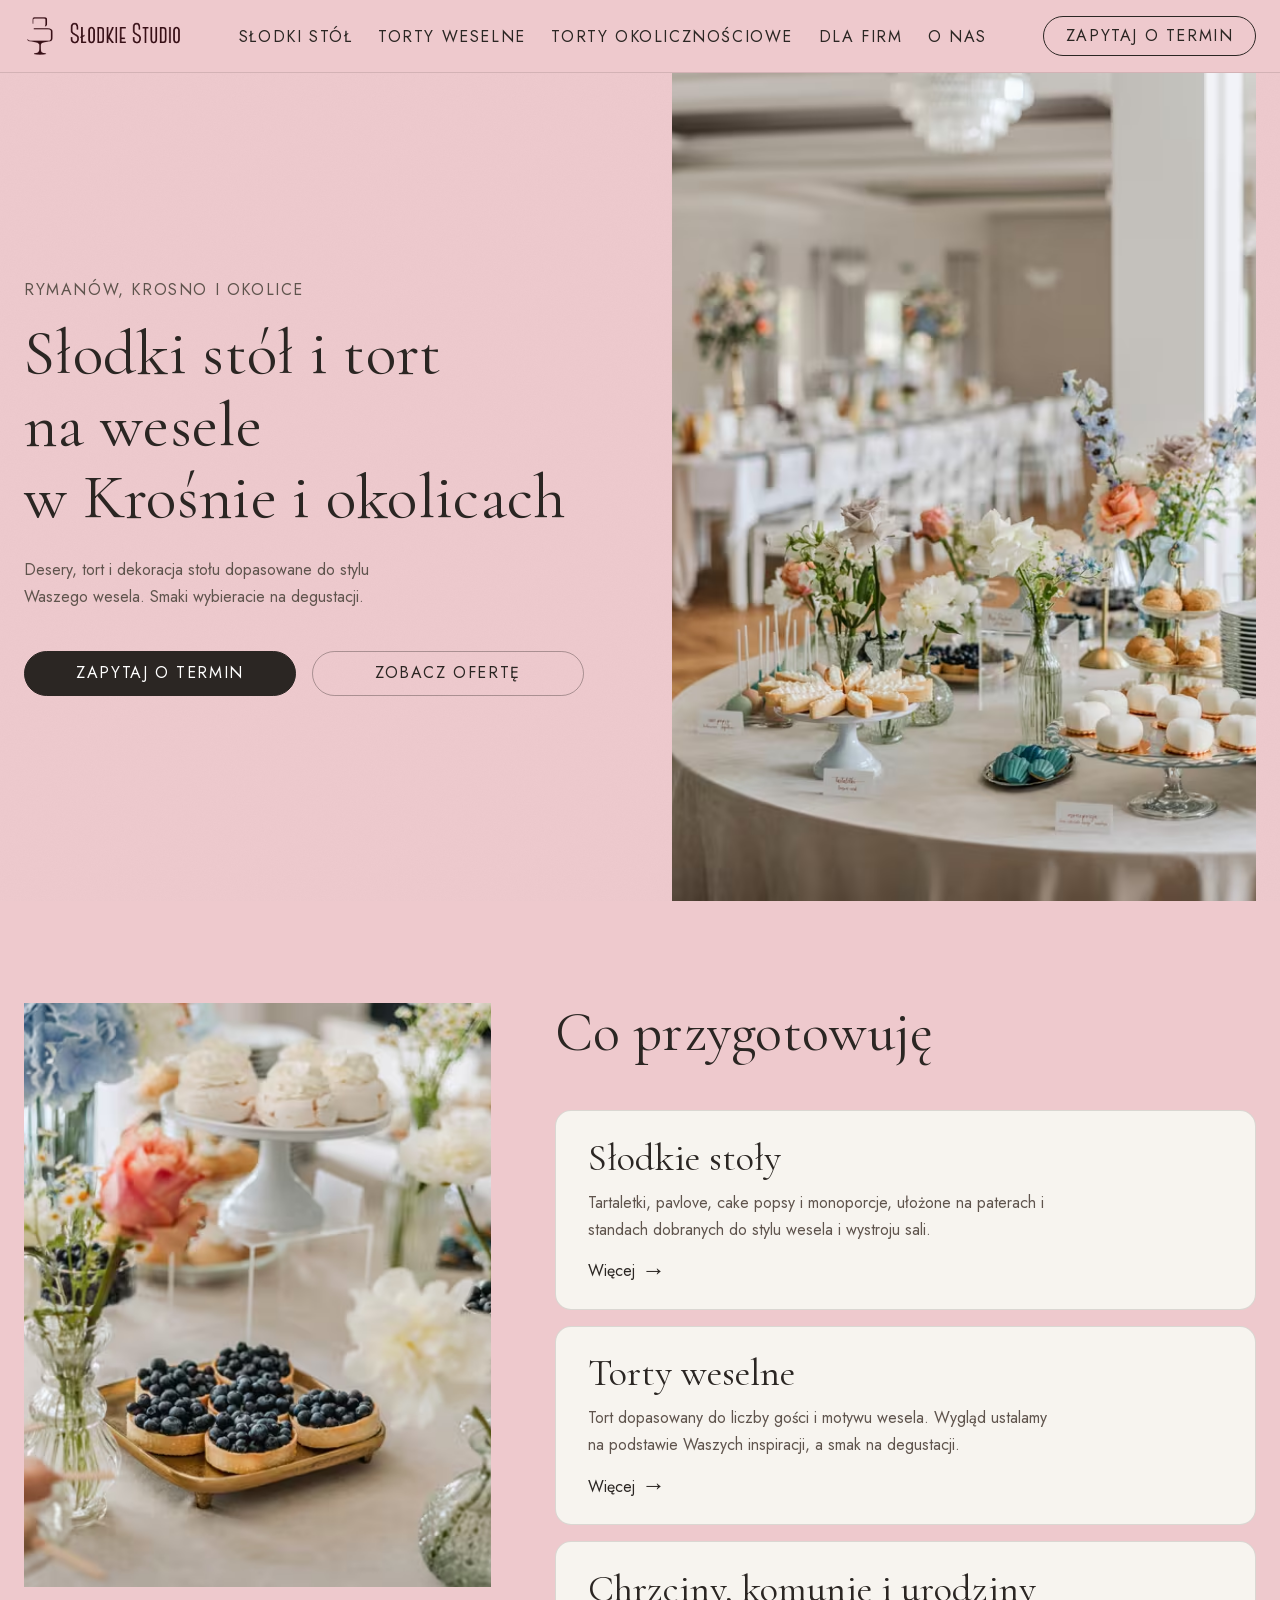
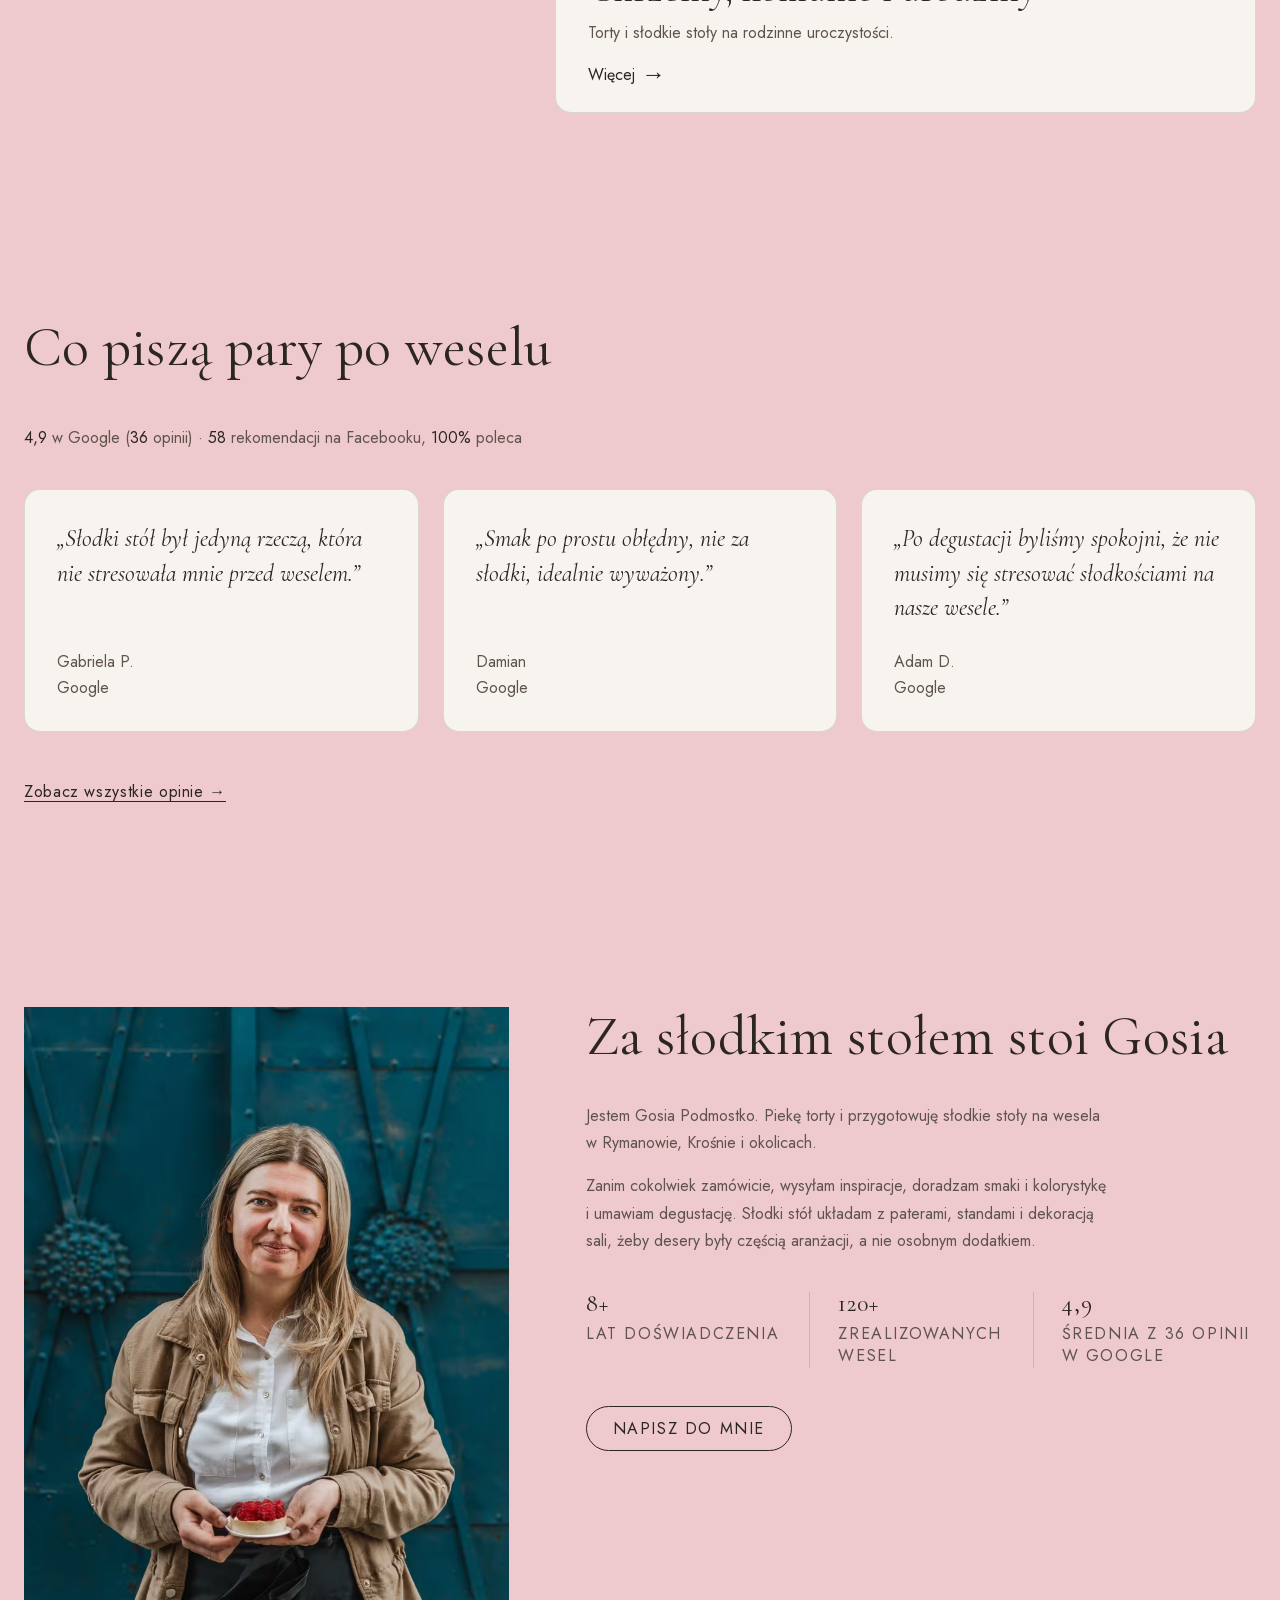
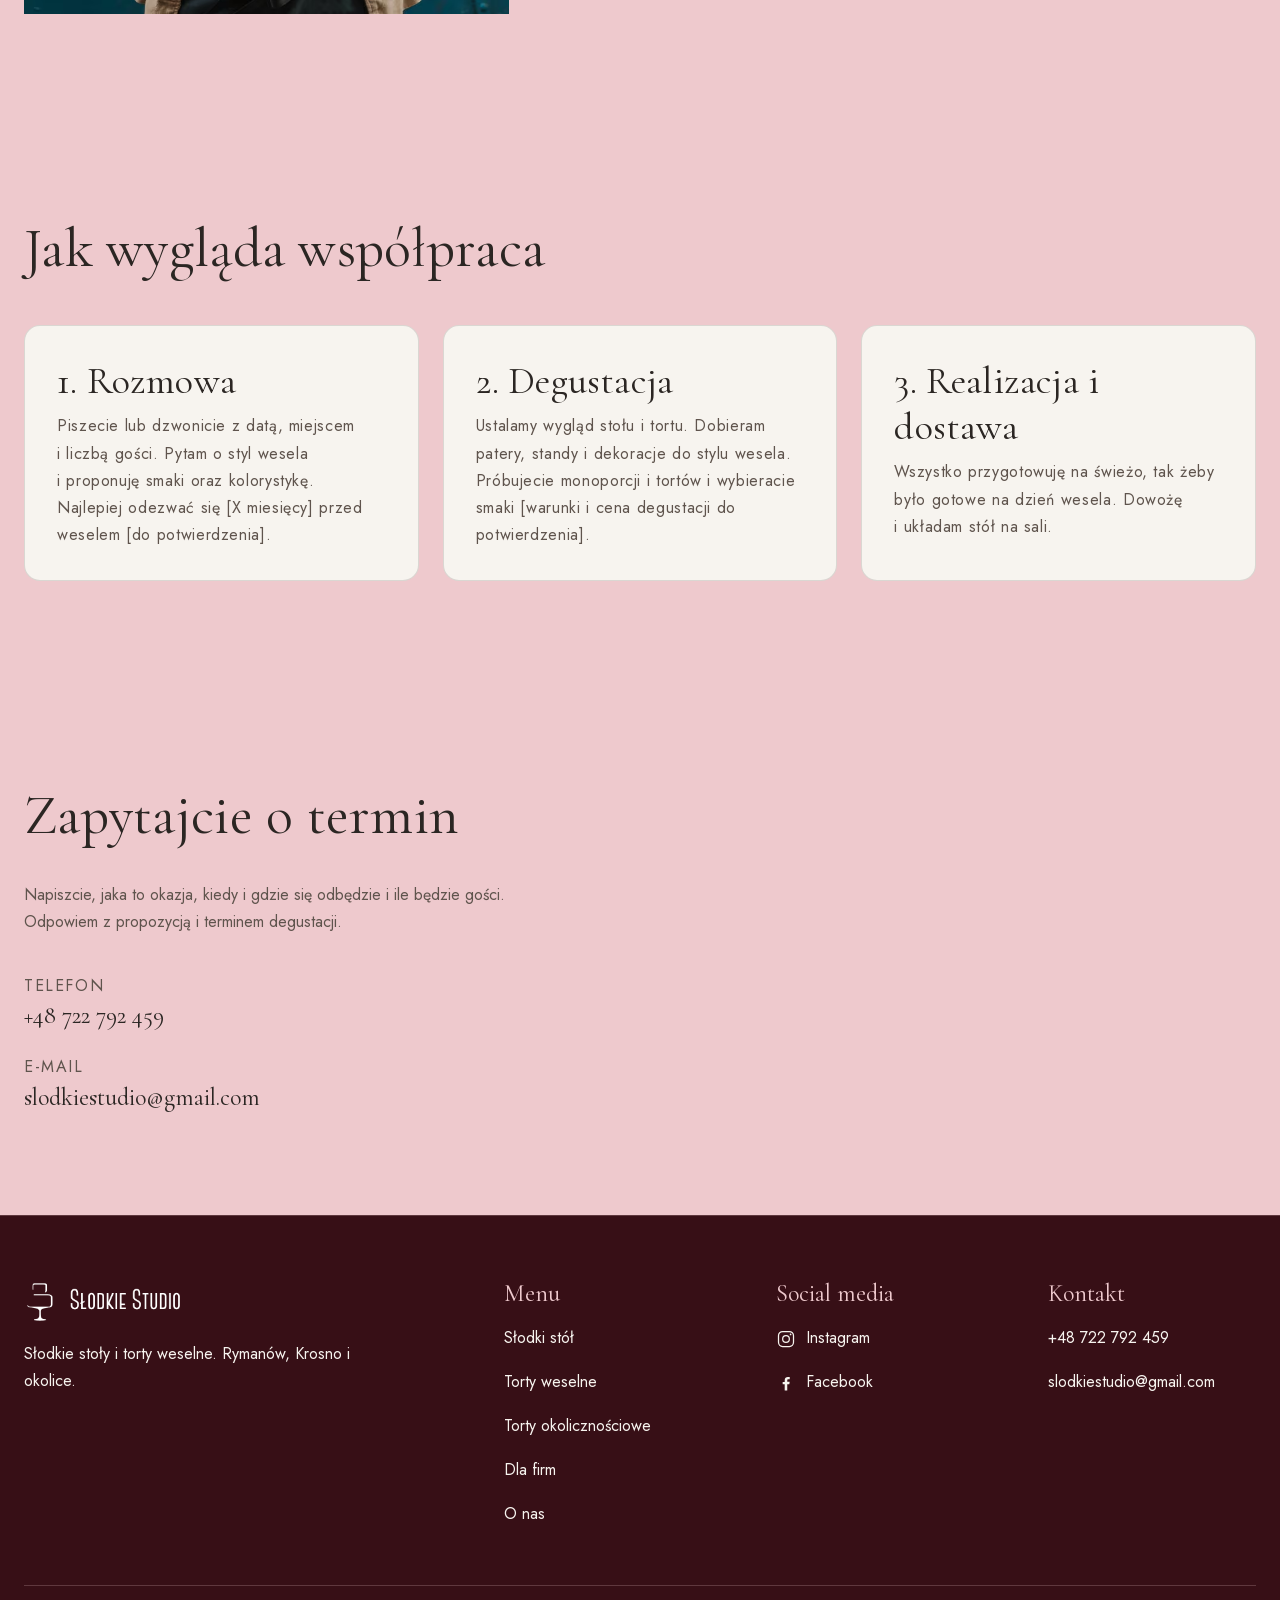
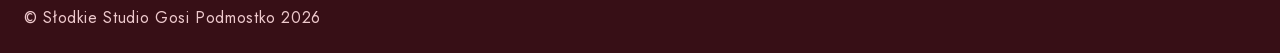
==== commit 0ae86b37: "Removing eyebrow for sections" ====
--- a/index.html
+++ b/index.html
@@ -57,7 +57,6 @@
             <section id="oferta" class="section offer">
                 <div class="offer-inner">
                     <div class="offer-content">
-                        <p class="offer-eyebrow">Oferta</p>
                         <h2 class="offer-title">Co przygotowuję</h2>
                         <ol class="offer-list">
                             <li class="offer-item">
@@ -108,7 +107,6 @@
             <section id="opinie" class="section reviews">
                 <div class="reviews-inner">
                     <header class="reviews-head">
-                        <p class="reviews-eyebrow">Opinie</p>
                         <h2 class="reviews-title">Co piszą pary po weselu</h2>
                     </header>
                     <!-- TODO: opinie są dosłowne, skrócone tylko wielokropkiem; potwierdzić z Gosią publikację autorów -->
@@ -164,7 +162,6 @@
                         </picture>
                     </div>
                     <div class="about-content">
-                        <p class="about-eyebrow">O nas</p>
                         <h2 class="about-title">Za słodkim stołem stoi Gosia</h2>
                         <div class="about-text">
                             <p>Jestem Gosia Podmostko. Piekę torty i&nbsp;przygotowuję słodkie stoły na wesela w&nbsp;Rymanowie, Krośnie i&nbsp;okolicach.</p>
@@ -194,7 +191,6 @@
             <section id="process" class="section process">
                 <div class="process-inner">
                     <header class="process-head">
-                        <p class="process-eyebrow">Proces</p>
                         <h2 class="process-title">Jak wygląda współpraca</h2>
                     </header>
                     <!-- TODO: potwierdzić X miesięcy przed weselem, warunki i cenę degustacji, zasięg i koszt dowozu -->
@@ -204,7 +200,7 @@
                             <p class="paragraph process-step-text">Piszecie lub dzwonicie z&nbsp;datą, miejscem i&nbsp;liczbą gości. Pytam o&nbsp;styl wesela i&nbsp;proponuję smaki oraz kolorystykę. Najlepiej odezwać się [X miesięcy] przed weselem [do potwierdzenia].</p>
                         </li>
                         <li class="process-step">
-                            <h3 class="sub-section-title process-step-title">2. Projekt i degustacja</h3>
+                            <h3 class="sub-section-title process-step-title">2. Degustacja</h3>
                             <p class="paragraph process-step-text">Ustalamy wygląd stołu i&nbsp;tortu. Dobieram patery, standy i&nbsp;dekoracje do stylu wesela. Próbujecie monoporcji i&nbsp;tortów i&nbsp;wybieracie smaki [warunki i&nbsp;cena degustacji do potwierdzenia].</p>
                         </li>
                         <li class="process-step">
@@ -218,7 +214,6 @@
 
             <section id="contact" class="section contact">
                 <div class="contact-inner">
-                    <p class="contact-eyebrow">Kontakt</p>
                     <h2 class="contact-title">Zapytajcie o termin</h2>
                     <p class="contact-lead">Napiszcie, jaka to okazja, kiedy i&nbsp;gdzie się odbędzie i&nbsp;ile będzie gości. Odpowiem z&nbsp;propozycją i&nbsp;terminem degustacji.</p>
                     <dl class="contact-details">
--- a/css/styles.css
+++ b/css/styles.css
@@ -927,16 +927,6 @@
 
 /* Headings */
 
-.offer-eyebrow {
-    margin: 0 0 clamp(1rem, 2vw, 1.5rem);
-    font-family: var(--ff-primary);
-    font-size: var(--fs-body);
-    font-weight: var(--fw-regular);
-    letter-spacing: var(--tracking-wide);
-    text-transform: uppercase;
-    color: var(--color-text-muted);
-}
-
 .offer-title {
     font-size: var(--fs-h2);
     margin: 0 0 clamp(2rem, 4vw, 3rem);
@@ -1098,16 +1088,6 @@
 
 .process-head {
     margin-bottom: clamp(2rem, 4vw, 3rem);
-}
-
-.process-eyebrow {
-    margin: 0 0 clamp(1rem, 2vw, 1.5rem);
-    font-family: var(--ff-primary);
-    font-size: var(--fs-body);
-    font-weight: var(--fw-regular);
-    letter-spacing: var(--tracking-wide);
-    text-transform: uppercase;
-    color: var(--color-text-muted);
 }
 
 .process-title {
@@ -1183,16 +1163,6 @@
     padding: 0 24px;
 }
 
-.contact-eyebrow {
-    margin: 0 0 clamp(1rem, 2vw, 1.5rem);
-    font-family: var(--ff-primary);
-    font-size: var(--fs-body);
-    font-weight: var(--fw-regular);
-    letter-spacing: var(--tracking-wide);
-    text-transform: uppercase;
-    color: var(--color-text-muted);
-}
-
 .contact-title {
     font-size: var(--fs-h2);
     margin: 0 0 clamp(1.5rem, 3vw, 2.25rem);
--- a/css/index.css
+++ b/css/index.css
@@ -175,16 +175,6 @@
 
 /* Content */
 
-.about-eyebrow {
-    margin: -4px 0 clamp(1rem, 2vw, 1.5rem);
-    font-family: var(--ff-primary);
-    font-size: var(--fs-body);
-    font-weight: var(--fw-regular);
-    letter-spacing: var(--tracking-wide);
-    text-transform: uppercase;
-    color: var(--color-text-muted);
-}
-
 .about-title {
     font-size: var(--fs-h2);
     margin: 0 0 clamp(1.5rem, 3vw, 2.25rem);
@@ -299,14 +289,4 @@
     }
 }
 
-/* Reviews eyebrow (home page only) */
-
-.reviews-eyebrow {
-    margin: 0 0 clamp(1rem, 2vw, 1.5rem);
-    font-family: var(--ff-primary);
-    font-size: var(--fs-body);
-    font-weight: var(--fw-regular);
-    letter-spacing: var(--tracking-wide);
-    text-transform: uppercase;
-    color: var(--color-text-muted);
-}
+
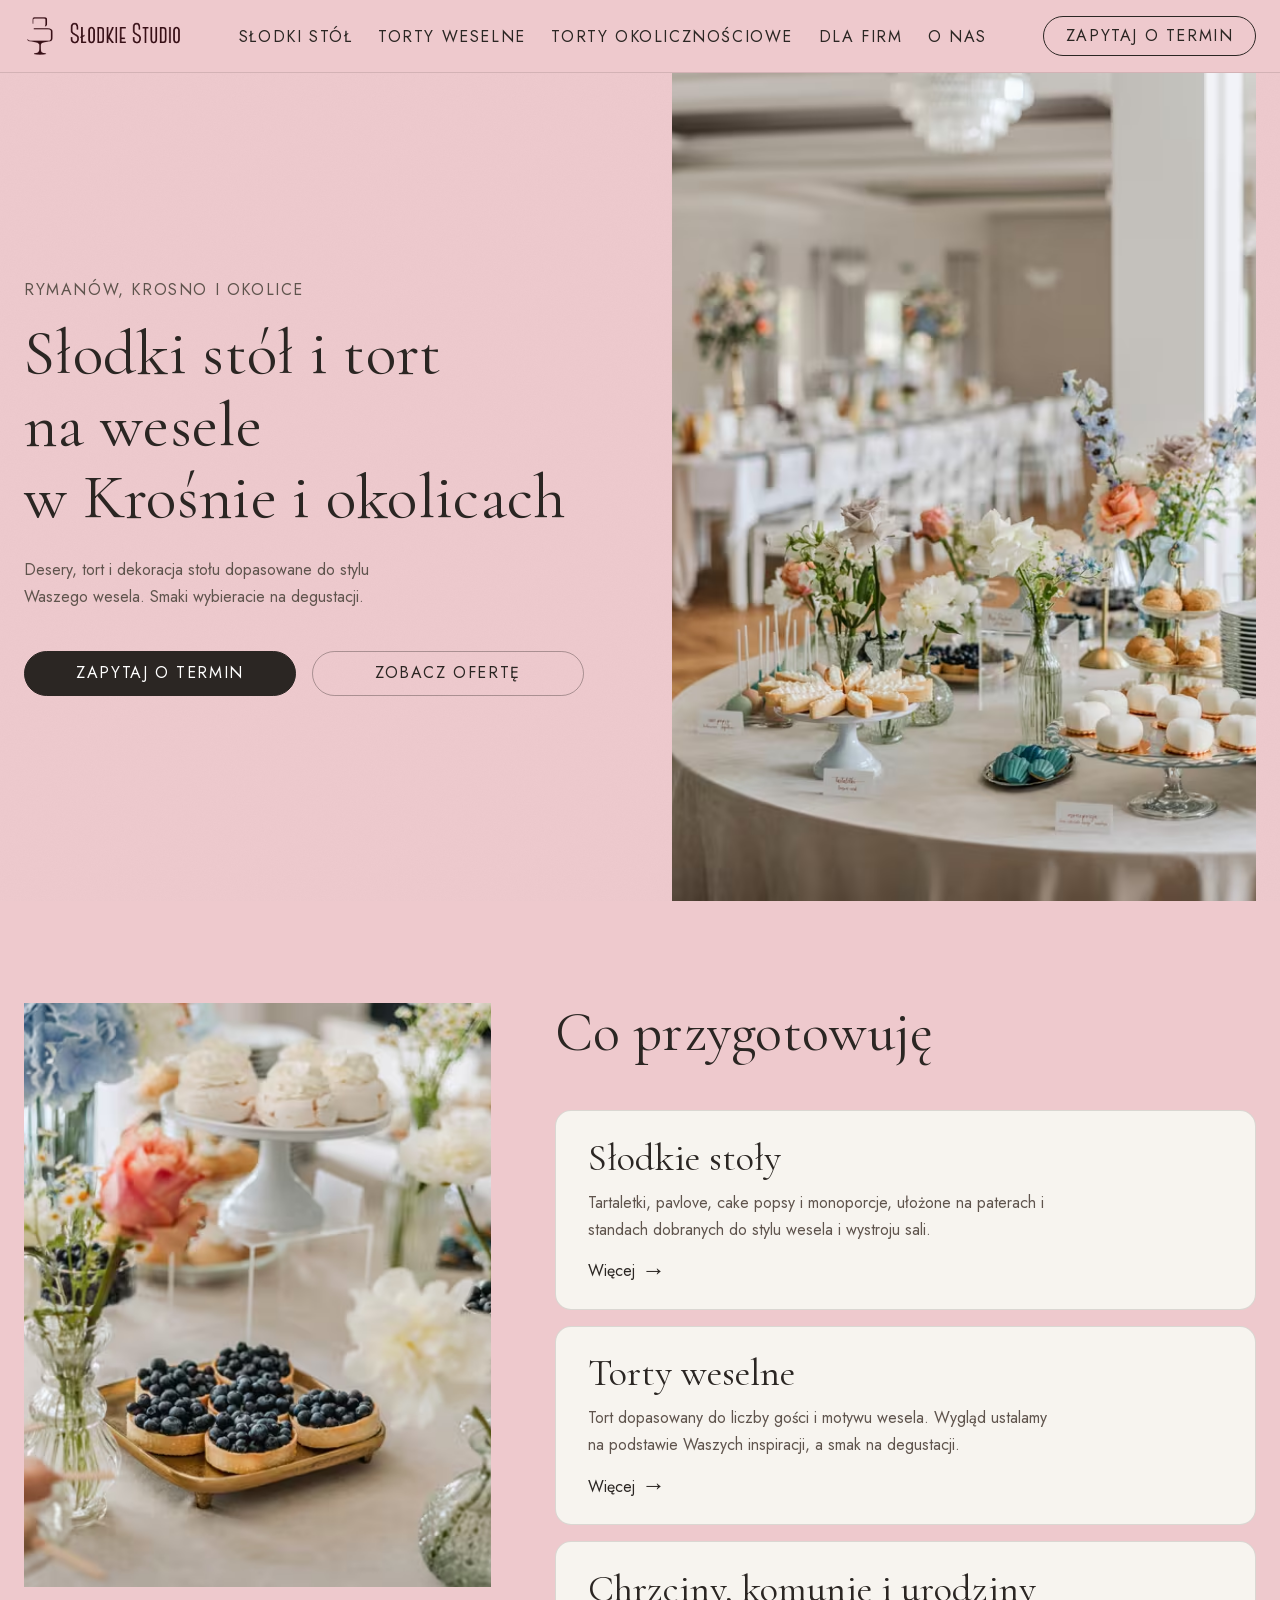
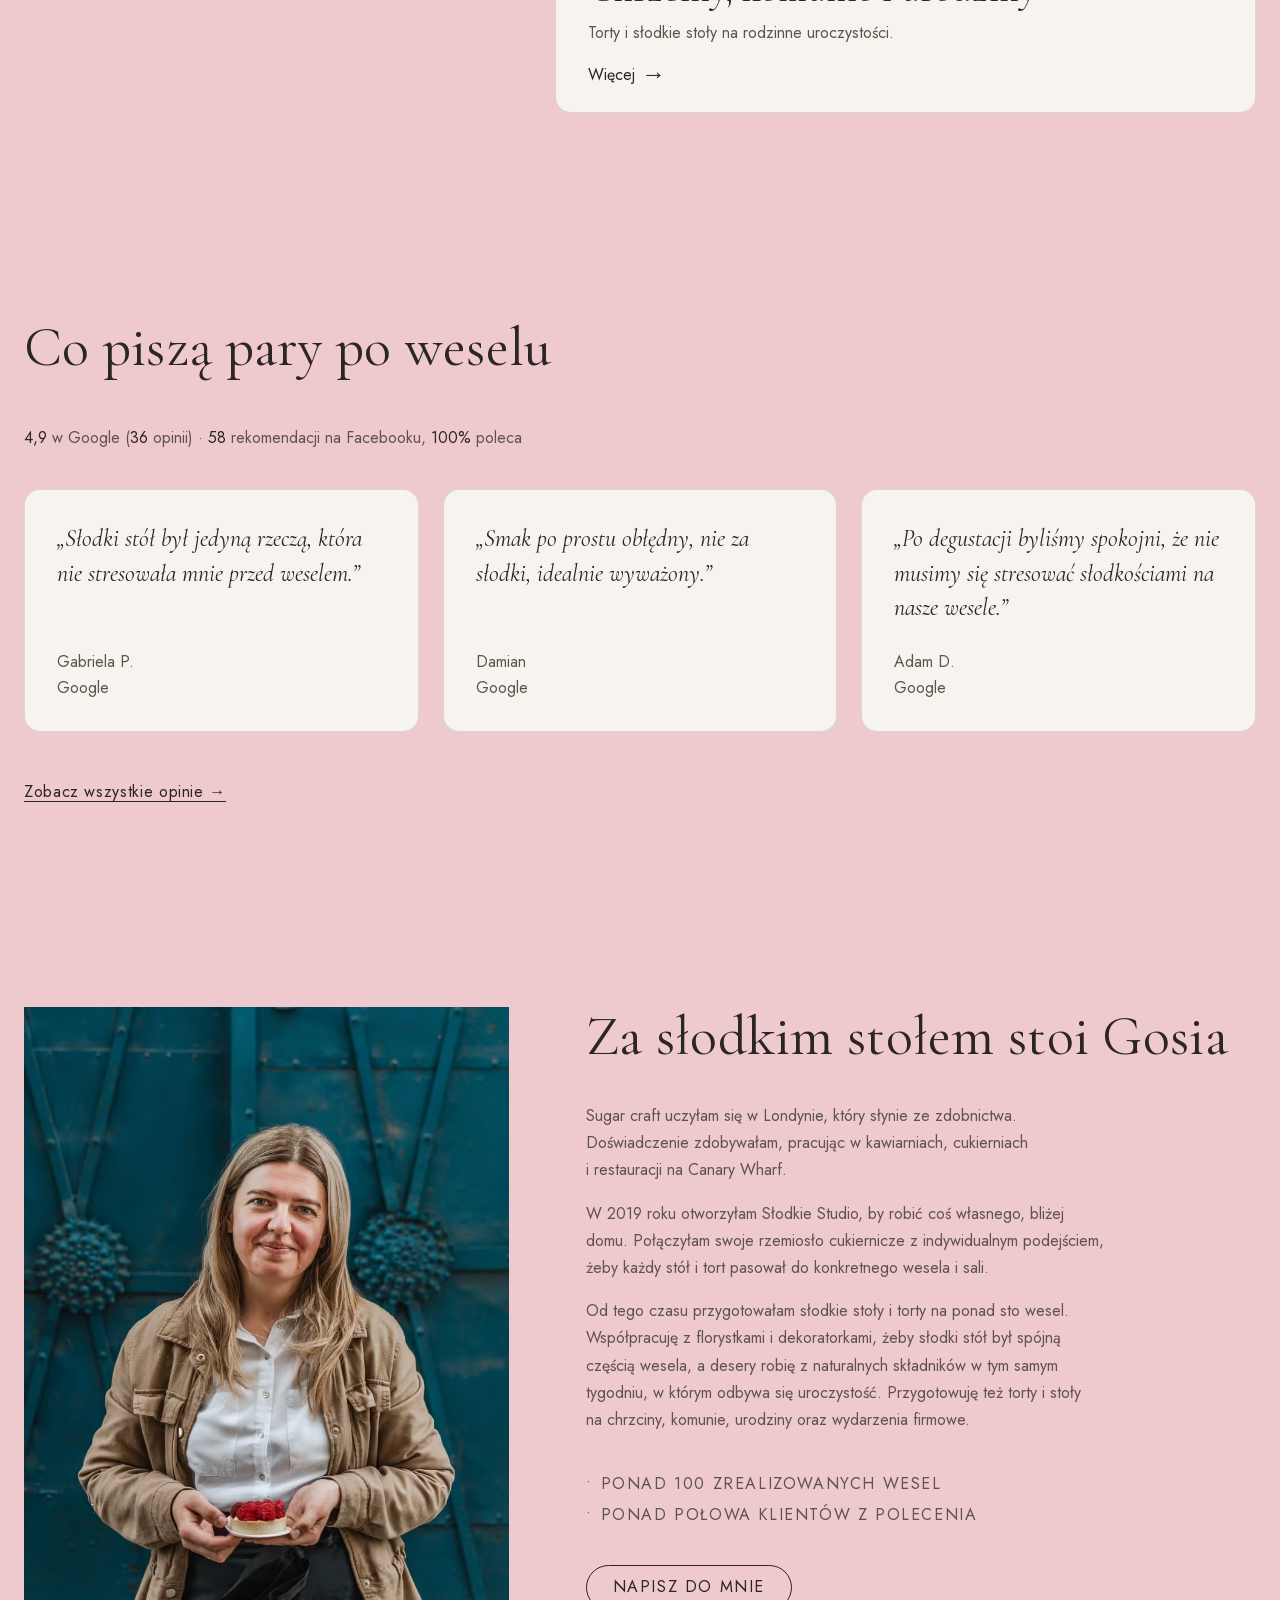
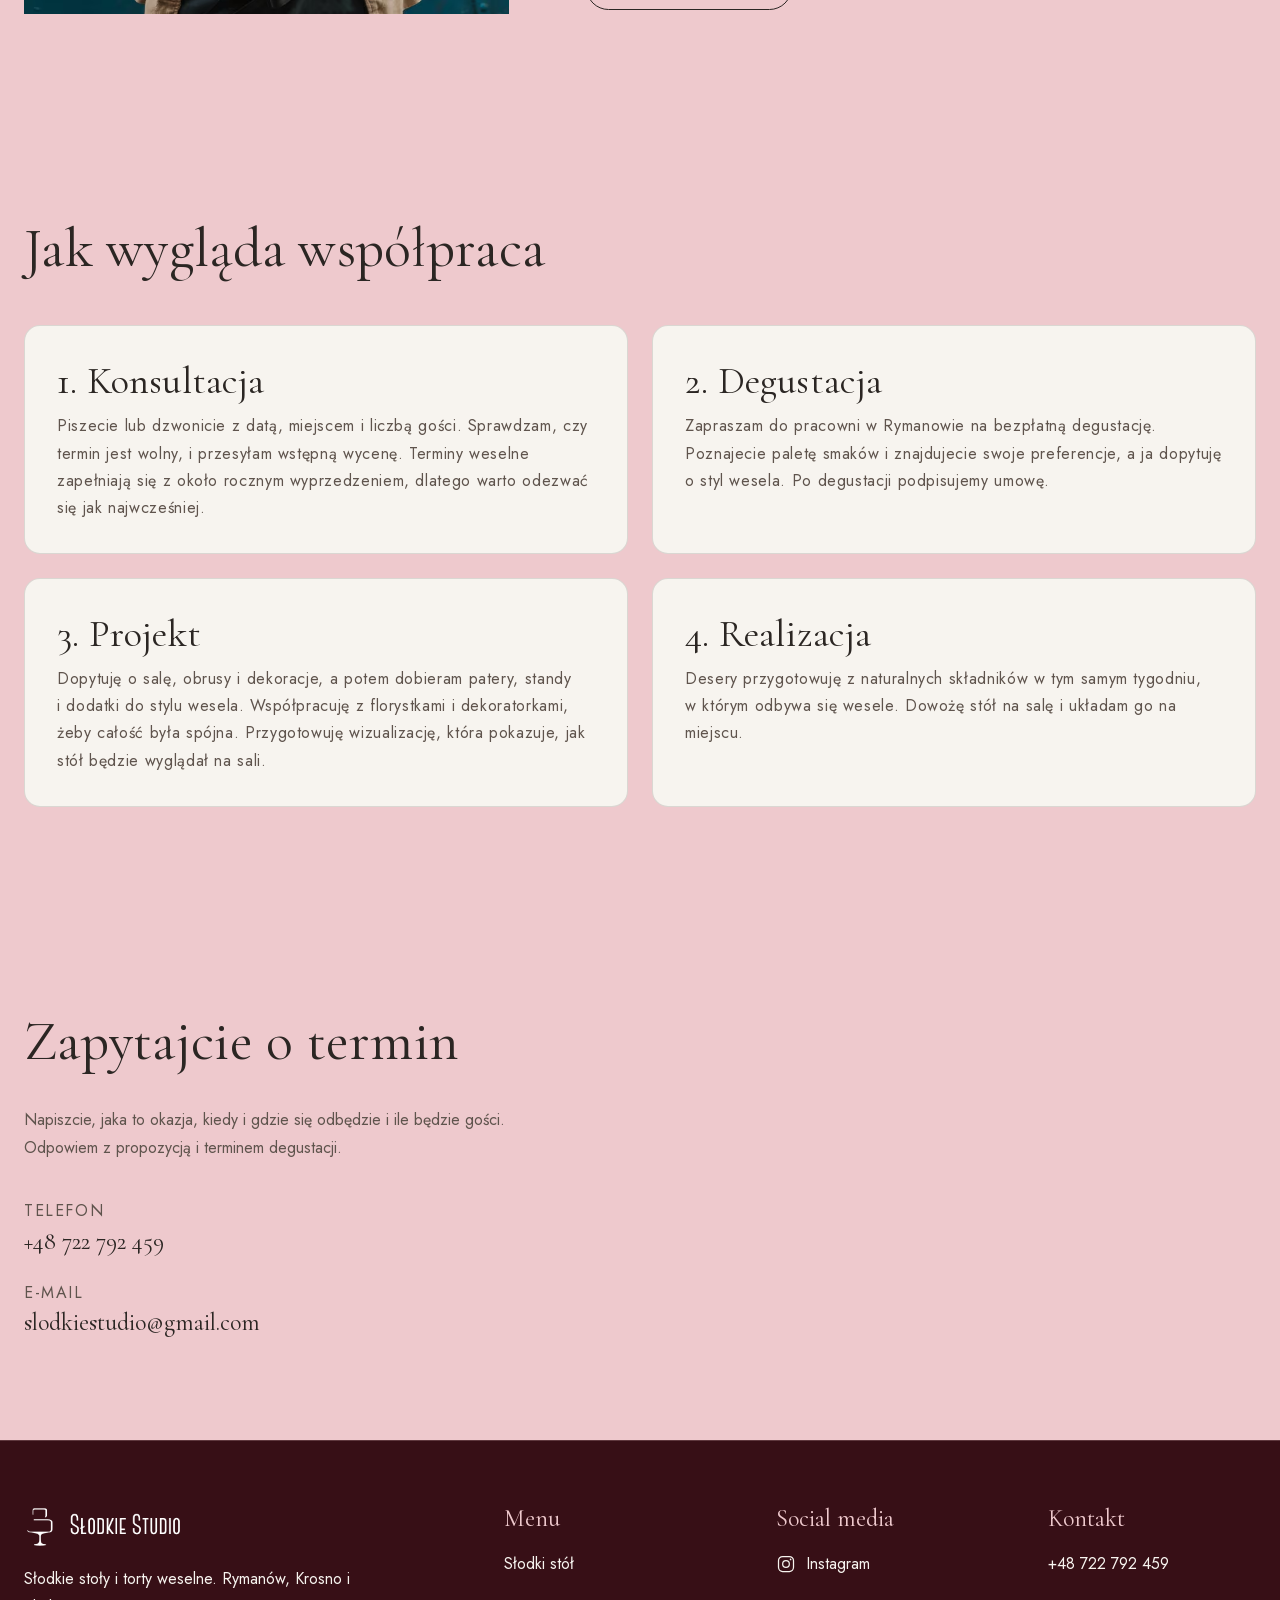
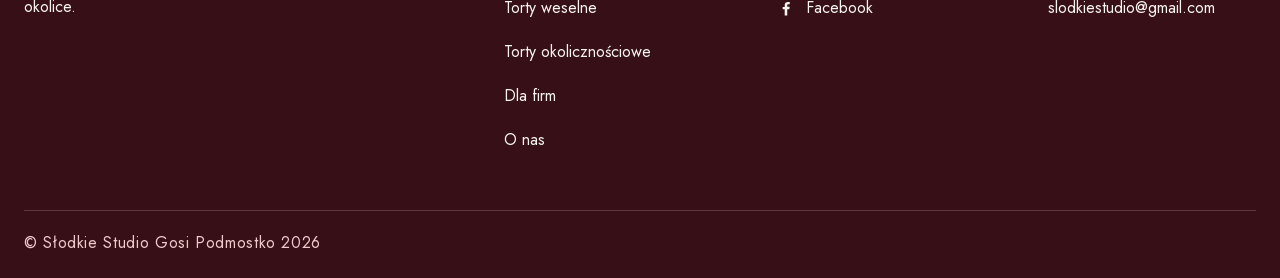
==== commit 2f414ed6: "About and process copy" ====
--- a/index.html
+++ b/index.html
@@ -164,22 +164,16 @@
                     <div class="about-content">
                         <h2 class="about-title">Za słodkim stołem stoi Gosia</h2>
                         <div class="about-text">
-                            <p>Jestem Gosia Podmostko. Piekę torty i&nbsp;przygotowuję słodkie stoły na wesela w&nbsp;Rymanowie, Krośnie i&nbsp;okolicach.</p>
-                            <p>Zanim cokolwiek zamówicie, wysyłam inspiracje, doradzam smaki i&nbsp;kolorystykę i&nbsp;umawiam degustację. Słodki stół układam z&nbsp;paterami, standami i&nbsp;dekoracją sali, żeby desery były częścią aranżacji, a&nbsp;nie osobnym dodatkiem.</p>
-                        </div>
-                        <!-- TODO: potwierdzić 8+ lat doświadczenia i 120+ zrealizowanych wesel -->
+                            <p>Sugar craft uczyłam się w&nbsp;Londynie, który słynie ze&nbsp;zdobnictwa. Doświadczenie zdobywałam, pracując w&nbsp;kawiarniach, cukierniach i&nbsp;restauracji na&nbsp;Canary Wharf.</p>
+                            <p>W&nbsp;2019 roku otworzyłam Słodkie Studio, by robić coś własnego, bliżej domu. Połączyłam swoje rzemiosło cukiernicze z&nbsp;indywidualnym podejściem, żeby każdy stół i&nbsp;tort pasował do&nbsp;konkretnego wesela i&nbsp;sali.</p>
+                            <p>Od tego czasu przygotowałam słodkie stoły i&nbsp;torty na&nbsp;ponad sto wesel. Współpracuję z&nbsp;florystkami i&nbsp;dekoratorkami, żeby słodki stół był spójną częścią wesela, a&nbsp;desery robię z&nbsp;naturalnych składników w&nbsp;tym samym tygodniu, w&nbsp;którym odbywa się uroczystość. Przygotowuję też torty i&nbsp;stoły na&nbsp;chrzciny, komunie, urodziny oraz wydarzenia firmowe.</p>
+                        </div>
                         <ul class="about-stats">
                             <li class="about-stat">
-                                <span class="about-stat-value">8+</span>
-                                <span class="about-stat-label">Lat doświadczenia</span>
+                                <span class="about-stat-label">Ponad 100 zrealizowanych wesel</span>
                             </li>
                             <li class="about-stat">
-                                <span class="about-stat-value">120+</span>
-                                <span class="about-stat-label">Zrealizowanych wesel</span>
-                            </li>
-                            <li class="about-stat">
-                                <span class="about-stat-value">4,9</span>
-                                <span class="about-stat-label">Średnia z 36 opinii w Google</span>
+                                <span class="about-stat-label">Ponad połowa klientów z&nbsp;polecenia</span>
                             </li>
                         </ul>
                         <a href="#contact" class="btn btn-outline about-cta">Napisz do mnie</a>
@@ -193,19 +187,22 @@
                     <header class="process-head">
                         <h2 class="process-title">Jak wygląda współpraca</h2>
                     </header>
-                    <!-- TODO: potwierdzić X miesięcy przed weselem, warunki i cenę degustacji, zasięg i koszt dowozu -->
-                    <ol class="process-steps">
-                        <li class="process-step">
-                            <h3 class="sub-section-title process-step-title">1. Rozmowa</h3>
-                            <p class="paragraph process-step-text">Piszecie lub dzwonicie z&nbsp;datą, miejscem i&nbsp;liczbą gości. Pytam o&nbsp;styl wesela i&nbsp;proponuję smaki oraz kolorystykę. Najlepiej odezwać się [X miesięcy] przed weselem [do potwierdzenia].</p>
+                    <ol class="process-steps process-steps--four">
+                        <li class="process-step">
+                            <h3 class="sub-section-title process-step-title">1. Konsultacja</h3>
+                            <p class="paragraph process-step-text">Piszecie lub dzwonicie z&nbsp;datą, miejscem i&nbsp;liczbą gości. Sprawdzam, czy termin jest wolny, i&nbsp;przesyłam wstępną wycenę. Terminy weselne zapełniają się z&nbsp;około rocznym wyprzedzeniem, dlatego warto odezwać się jak najwcześniej.</p>
                         </li>
                         <li class="process-step">
                             <h3 class="sub-section-title process-step-title">2. Degustacja</h3>
-                            <p class="paragraph process-step-text">Ustalamy wygląd stołu i&nbsp;tortu. Dobieram patery, standy i&nbsp;dekoracje do stylu wesela. Próbujecie monoporcji i&nbsp;tortów i&nbsp;wybieracie smaki [warunki i&nbsp;cena degustacji do potwierdzenia].</p>
-                        </li>
-                        <li class="process-step">
-                            <h3 class="sub-section-title process-step-title">3. Realizacja i dostawa</h3>
-                            <p class="paragraph process-step-text">Wszystko przygotowuję na świeżo, tak żeby było gotowe na dzień wesela. Dowożę i&nbsp;układam stół na sali.</p>
+                            <p class="paragraph process-step-text">Zapraszam do pracowni w&nbsp;Rymanowie na bezpłatną degustację. Poznajecie paletę smaków i&nbsp;znajdujecie swoje preferencje, a&nbsp;ja dopytuję o&nbsp;styl wesela. Po degustacji podpisujemy umowę.</p>
+                        </li>
+                        <li class="process-step">
+                            <h3 class="sub-section-title process-step-title">3. Projekt</h3>
+                            <p class="paragraph process-step-text">Dopytuję o&nbsp;salę, obrusy i&nbsp;dekoracje, a&nbsp;potem dobieram patery, standy i&nbsp;dodatki do stylu wesela. Współpracuję z&nbsp;florystkami i&nbsp;dekoratorkami, żeby całość była spójna. Przygotowuję wizualizację, która pokazuje, jak stół będzie wyglądał na sali.</p>
+                        </li>
+                        <li class="process-step">
+                            <h3 class="sub-section-title process-step-title">4. Realizacja</h3>
+                            <p class="paragraph process-step-text">Desery przygotowuję z&nbsp;naturalnych składników w&nbsp;tym samym tygodniu, w&nbsp;którym odbywa się wesele. Dowożę stół na salę i&nbsp;układam go na miejscu.</p>
                         </li>
                     </ol>
                 </div>
--- a/css/styles.css
+++ b/css/styles.css
@@ -1137,9 +1137,21 @@
     color: var(--color-text-muted);
 }
 
+@media (min-width: 640px) {
+    .process-steps--four {
+        grid-template-columns: repeat(2, minmax(0, 1fr));
+    }
+}
+
 @media (min-width: 768px) {
-    .process-steps {
+    .process-steps--three {
         grid-template-columns: repeat(3, minmax(0, 1fr));
+    }
+}
+
+@media (min-width: 1300px) {
+    .process-steps--four {
+        grid-template-columns: repeat(4, minmax(0, 1fr));
     }
 }
 
--- a/css/index.css
+++ b/css/index.css
@@ -206,35 +206,14 @@
 /* Stats */
 
 .about-stats {
-    display: grid;
-    grid-template-columns: 1fr;
+    display: flex;
+    flex-direction: column;
+    gap: 0.5rem;
     margin: 0 0 clamp(1.75rem, 3vw, 2.5rem);
     padding: 0;
     list-style: none;
 }
 
-.about-stat {
-    display: flex;
-    flex-direction: column;
-    gap: 0.4rem;
-    padding: clamp(1rem, 2vw, 1.25rem) 0;
-    border-top: 1px solid var(--color-line);
-}
-
-.about-stat:first-child {
-    padding-top: 0;
-    border-top: none;
-}
-
-.about-stat-value {
-    font-family: var(--ff-secondary);
-    font-size: var(--fs-body-large);
-    font-weight: var(--fw-regular);
-    line-height: 1;
-    letter-spacing: var(--tracking-normal);
-    color: var(--color-text);
-}
-
 .about-stat-label {
     font-family: var(--ff-primary);
     font-size: var(--fs-body);
@@ -245,25 +224,9 @@
     color: var(--color-text-muted);
 }
 
-@media (min-width: 600px) {
-    .about-stats {
-        grid-template-columns: repeat(3, minmax(0, 1fr));
-    }
-
-    .about-stat {
-        padding: 0 clamp(1rem, 2.5vw, 1.75rem);
-        border-top: none;
-        border-left: 1px solid var(--color-line);
-    }
-
-    .about-stat:first-child {
-        padding-left: 0;
-        border-left: none;
-    }
-
-    .about-stat:last-child {
-        padding-right: 0;
-    }
+.about-stat-label::before {
+    content: "•";
+    margin-right: 0.5em;
 }
 
 .about-cta {
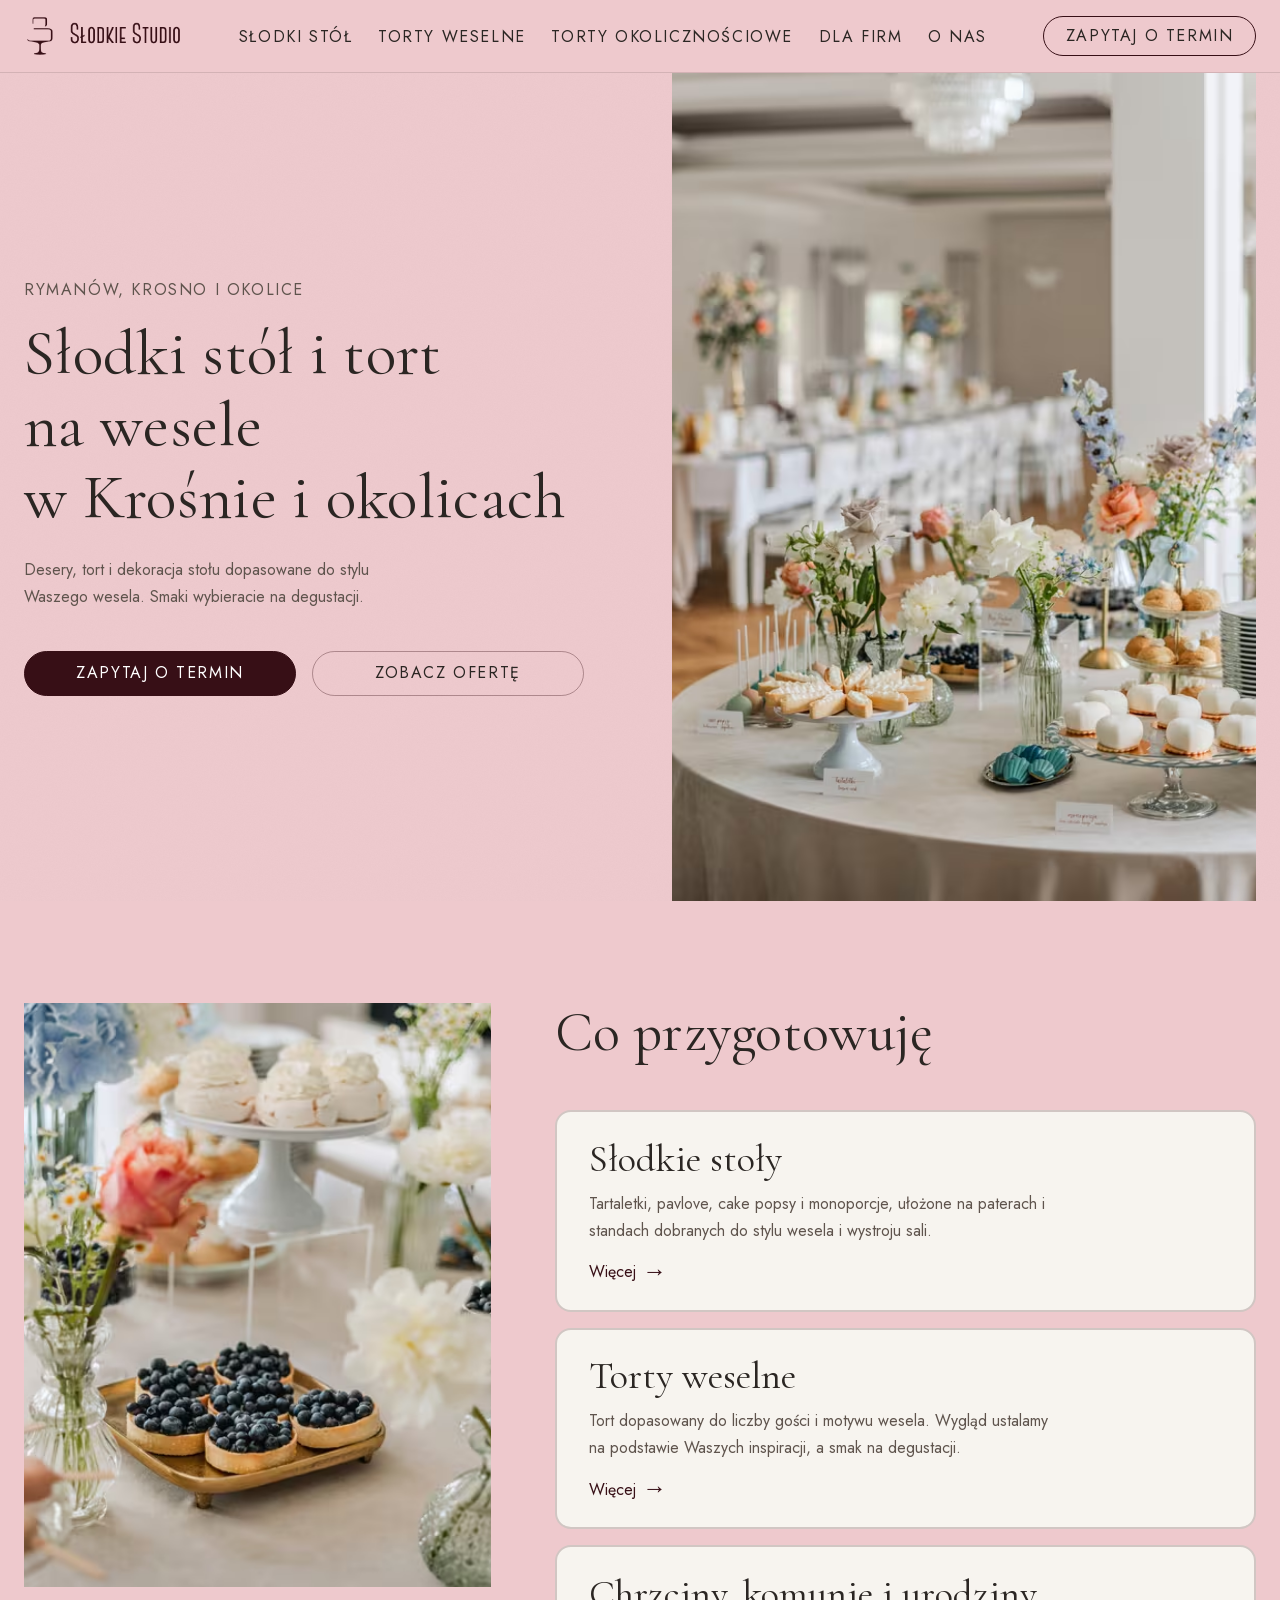
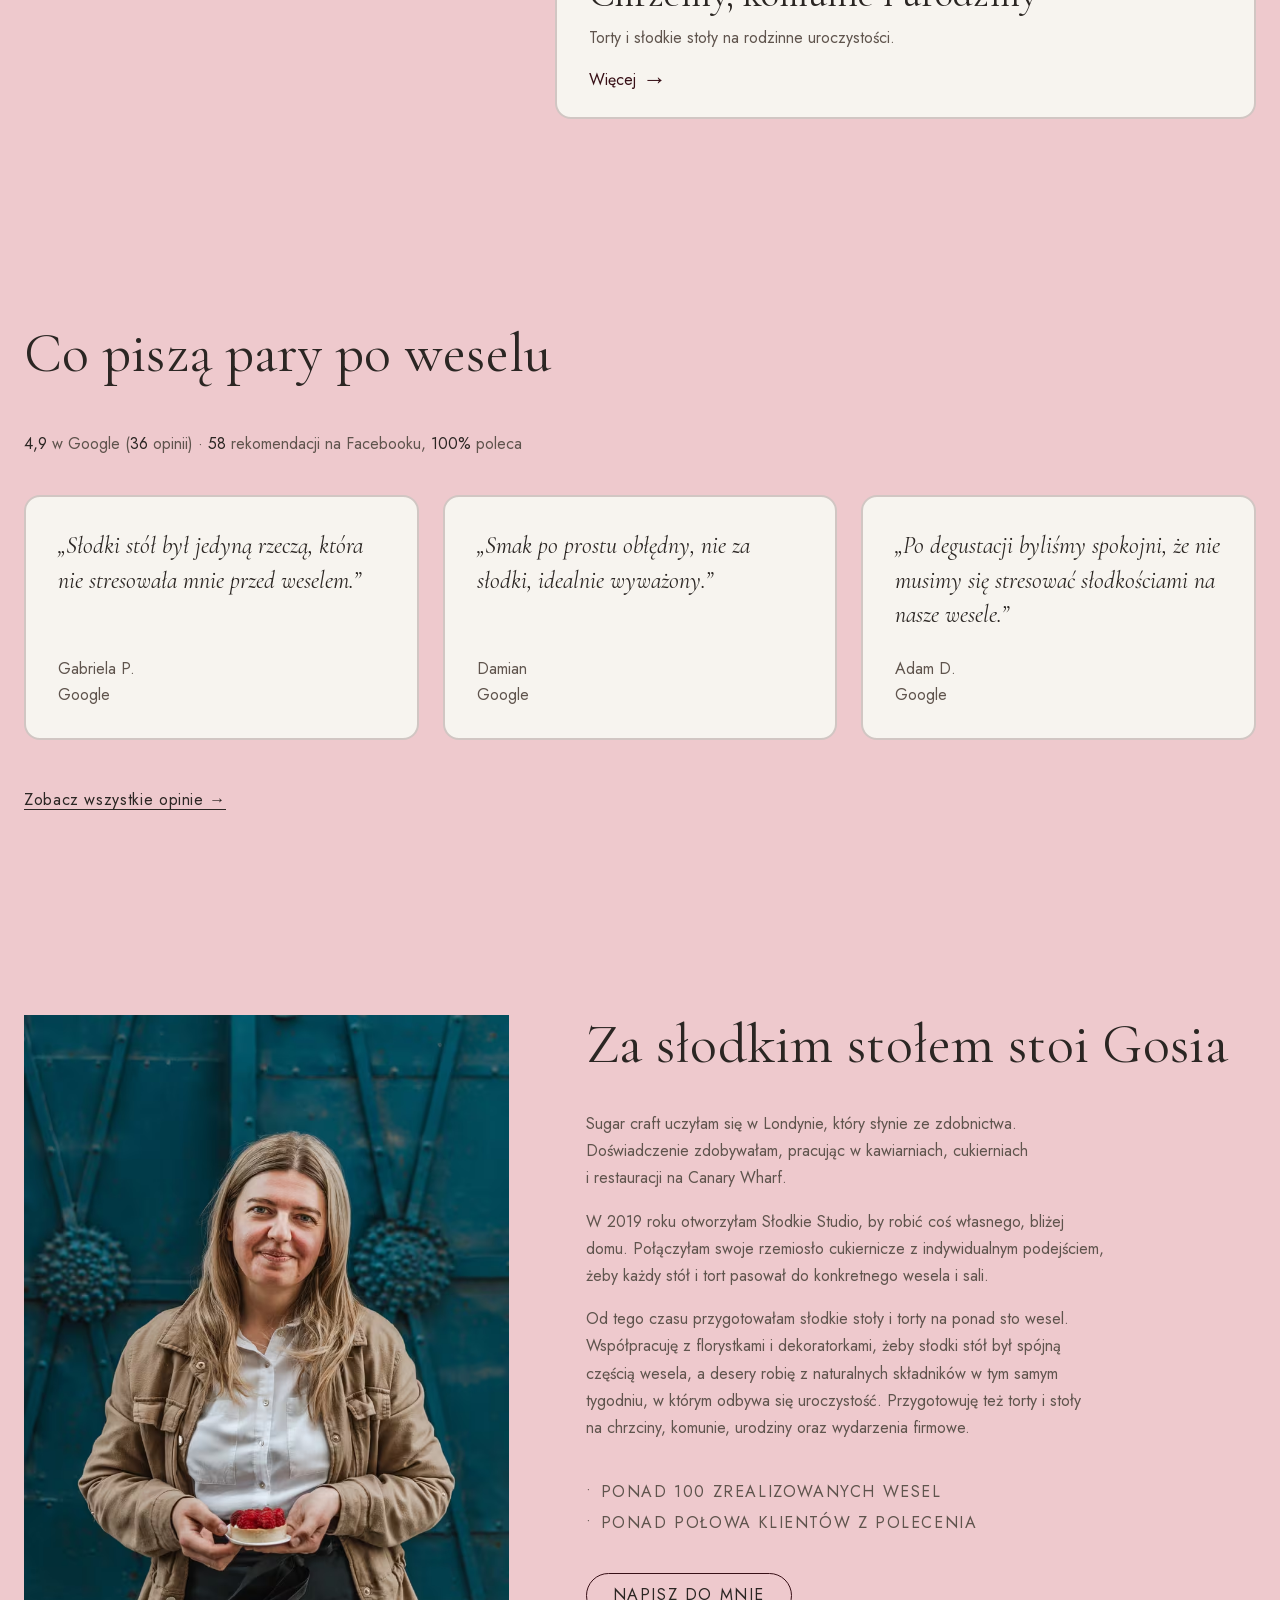
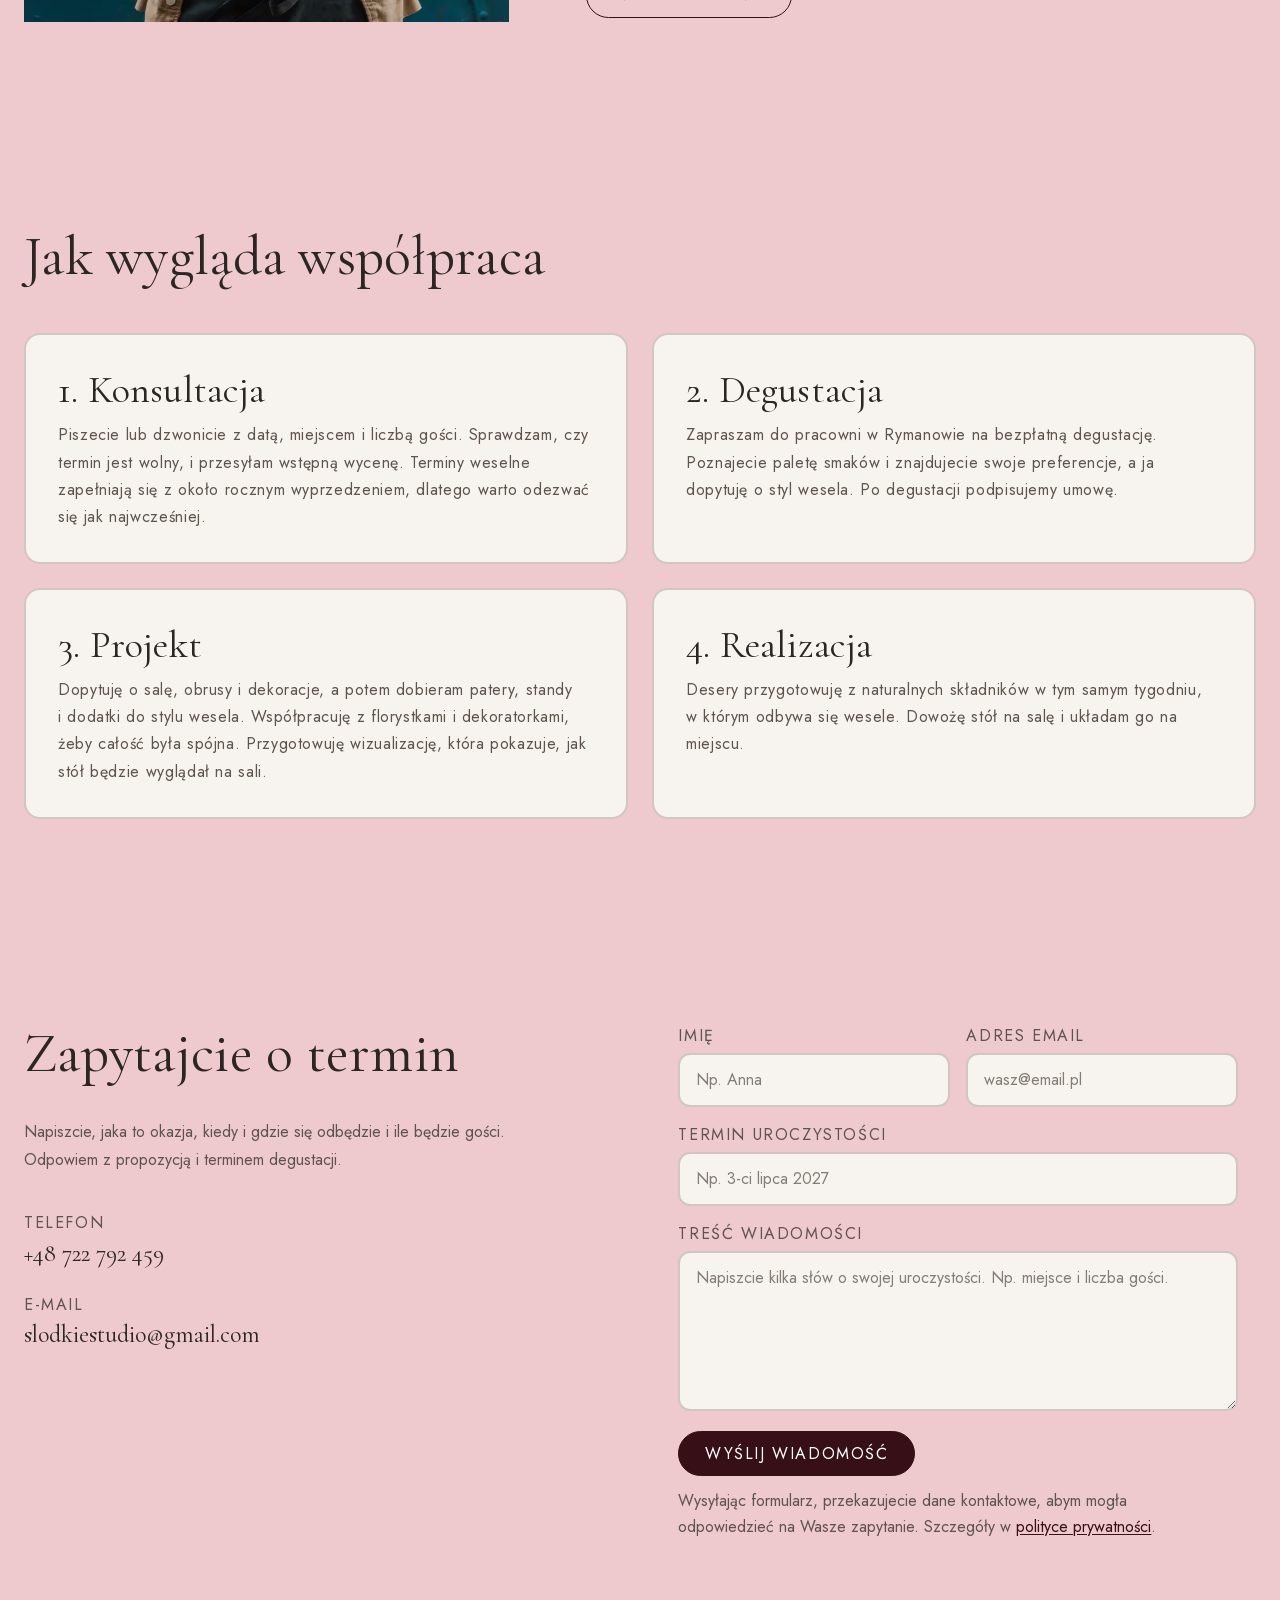
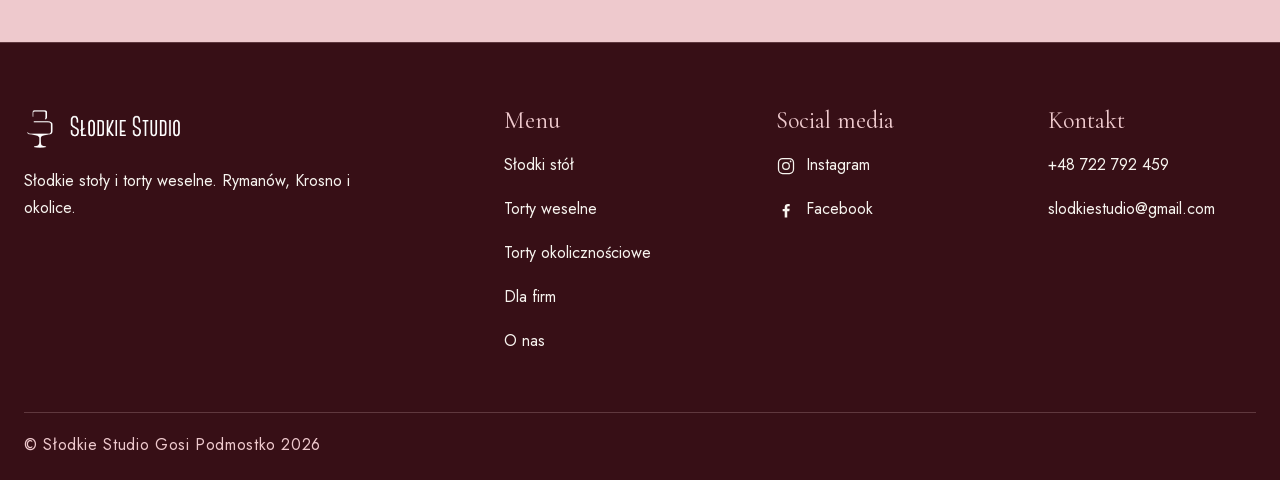
==== commit 2d886a9e: "Contact form" ====
--- a/index.html
+++ b/index.html
@@ -210,19 +210,46 @@
 
 
             <section id="contact" class="section contact">
-                <div class="contact-inner">
-                    <h2 class="contact-title">Zapytajcie o termin</h2>
-                    <p class="contact-lead">Napiszcie, jaka to okazja, kiedy i&nbsp;gdzie się odbędzie i&nbsp;ile będzie gości. Odpowiem z&nbsp;propozycją i&nbsp;terminem degustacji.</p>
-                    <dl class="contact-details">
-                        <div class="contact-row">
-                            <dt class="contact-label">Telefon</dt>
-                            <dd class="contact-value">+48 722 792 459</dd>
-                        </div>
-                        <div class="contact-row">
-                            <dt class="contact-label">E-mail</dt>
-                            <dd class="contact-value">slodkiestudio@gmail.com</dd>
-                        </div>
-                    </dl>
+                <div class="contact-inner contact-inner--form">
+                    <div class="contact-content">
+                        <h2 class="contact-title">Zapytajcie o termin</h2>
+                        <p class="contact-lead">Napiszcie, jaka to okazja, kiedy i&nbsp;gdzie się odbędzie i&nbsp;ile będzie gości. Odpowiem z&nbsp;propozycją i&nbsp;terminem degustacji.</p>
+                        <dl class="contact-details">
+                            <div class="contact-row">
+                                <dt class="contact-label">Telefon</dt>
+                                <dd class="contact-value">+48 722 792 459</dd>
+                            </div>
+                            <div class="contact-row">
+                                <dt class="contact-label">E-mail</dt>
+                                <dd class="contact-value">slodkiestudio@gmail.com</dd>
+                            </div>
+                        </dl>
+                    </div>
+                    <div class="contact-form-wrap">
+                        <form class="contact-form" name="kontakt" method="POST" data-netlify="true">
+                            <input type="hidden" name="form-name" value="kontakt">
+                            <div class="form-row">
+                                <div class="form-field">
+                                    <label class="form-label" for="contact-name">Imię</label>
+                                    <input class="form-input" id="contact-name" name="imie" type="text" autocomplete="given-name" placeholder="Np. Anna" required>
+                                </div>
+                                <div class="form-field">
+                                    <label class="form-label" for="contact-email">Adres email</label>
+                                    <input class="form-input" id="contact-email" name="email" type="email" autocomplete="email" placeholder="wasz@email.pl" required>
+                                </div>
+                            </div>
+                            <div class="form-field">
+                                <label class="form-label" for="contact-date">Termin uroczystości</label>
+                                <input class="form-input" id="contact-date" name="termin" type="text" placeholder="Np. 3-ci lipca 2027">
+                            </div>
+                            <div class="form-field">
+                                <label class="form-label" for="contact-message">Treść wiadomości</label>
+                                <textarea class="form-input form-textarea" id="contact-message" name="wiadomosc" rows="5" placeholder="Napiszcie kilka słów o swojej uroczystości. Np. miejsce i liczba gości." required></textarea>
+                            </div>
+                            <button class="btn btn-solid" type="submit">Wyślij wiadomość</button>
+                        </form>
+                        <p class="contact-form-note">Wysyłając formularz, przekazujecie dane kontaktowe, abym mogła odpowiedzieć na Wasze zapytanie. Szczegóły w <a href="/polityka-prywatnosci">polityce prywatności</a>.</p>
+                    </div>
                 </div>
             </section>
 
--- a/css/tokens.css
+++ b/css/tokens.css
@@ -18,7 +18,7 @@
     --color-surface: var(--beige);
     --color-text: var(--black);
     --color-text-muted: var(--gray);
-    --color-accent: var(--black);
+    --color-accent: var(--brown);
     --color-brand: var(--brown);
     --color-inverse-surface: var(--brown);
     --color-text-inverse: var(--beige);
@@ -28,7 +28,10 @@
     --color-surface-muted: color-mix(in srgb, var(--black) 5%, var(--beige));
     --color-stripe: color-mix(in srgb, var(--black) 3%, transparent);
     --color-on-accent: var(--white);
-    --border: 1px solid color-mix(in srgb, var(--brown) 20%, transparent);
+    --color-border-light: color-mix(in srgb, var(--brown) 20%, transparent);
+
+    /* Borders */
+    --border-light: 2px solid var(--color-border-light);
 
     /* Typography */
 
--- a/css/styles.css
+++ b/css/styles.css
@@ -184,7 +184,7 @@
 }
 
 .inner-section {
-    /* border-top: var(--border); */
+    /* border-top: var(--border-light); */
 }
 
 .inner-section {
@@ -504,7 +504,7 @@
     height: 100%;
     overflow: hidden;
     background-color: var(--color-surface);
-    border: 1px solid var(--color-line);
+    border: var(--border-light);
     border-radius: 16px;
 }
 
@@ -540,7 +540,7 @@
     min-height: 96px;
     padding: clamp(1rem, 2vw, 1.5rem);
     background-color: var(--color-surface);
-    border: 1px solid var(--color-line);
+    border: var(--border-light);
     border-radius: 16px;
     text-align: center;
 }
@@ -953,7 +953,7 @@
     grid-template-columns: minmax(0, 1fr);
     align-items: start;
     background-color: var(--color-surface);
-    border: 1px solid var(--color-line);
+    border: var(--border-light);
     border-radius: 16px;
 }
 
@@ -1115,7 +1115,7 @@
     padding: 32px;
     text-align: left;
     background-color: var(--color-surface);
-    border: 1px solid var(--color-line);
+    border: var(--border-light);
     border-radius: 16px;
 }
 
@@ -1314,7 +1314,7 @@
     margin: 0;
     padding: 32px;
     background-color: var(--color-surface);
-    border: 1px solid var(--color-line);
+    border: var(--border-light);
     border-radius: 16px;
 }
 
--- a/css/index.css
+++ b/css/index.css
@@ -253,3 +253,108 @@
 }
 
 
+
+/* Contact form (home page only) */
+
+.contact-inner--form {
+    display: grid;
+    grid-template-columns: minmax(0, 1fr) minmax(0, 1fr);
+    align-items: start;
+    gap: clamp(2rem, 6vw, 6rem);
+}
+
+.contact-content,
+.contact-form-wrap {
+    width: 100%;
+    max-width: 560px;
+}
+
+.contact-form {
+    display: flex;
+    flex-direction: column;
+    gap: 1rem;
+}
+
+.form-row {
+    display: grid;
+    grid-template-columns: repeat(2, minmax(0, 1fr));
+    gap: 1rem;
+}
+
+.form-field {
+    display: flex;
+    flex-direction: column;
+    gap: 0.4rem;
+}
+
+.form-label {
+    font-family: var(--ff-primary);
+    font-size: var(--fs-body);
+    font-weight: var(--fw-regular);
+    letter-spacing: var(--tracking-wide);
+    text-transform: uppercase;
+    color: var(--color-text-muted);
+}
+
+.form-input {
+    width: 100%;
+    padding: 0.85rem 1rem;
+    font-family: var(--ff-primary);
+    font-size: var(--fs-body);
+    font-weight: var(--fw-regular);
+    line-height: 1.4;
+    color: var(--color-text);
+    background-color: var(--color-surface);
+    border: var(--border-light);
+    border-radius: 12px;
+}
+
+.form-input::placeholder {
+    color: var(--color-text-muted);
+    opacity: 0.75;
+}
+
+.form-input:focus-visible {
+    outline: 2px solid var(--color-accent);
+    outline-offset: 2px;
+}
+
+.form-textarea {
+    min-height: 160px;
+    resize: vertical;
+}
+
+.contact-form .btn {
+    align-self: flex-start;
+    margin-top: 0.25rem;
+}
+
+.contact-form-note {
+    max-width: 52ch;
+    margin: 0.75rem 0 0;
+    font-family: var(--ff-primary);
+    font-size: var(--fs-body);
+    font-weight: var(--fw-regular);
+    line-height: 1.6;
+    color: var(--color-text-muted);
+}
+
+.contact-form-note a {
+    color: var(--color-brand);
+    text-decoration: underline;
+    text-underline-offset: 2px;
+}
+
+@media (max-width: 899px) {
+    .contact-inner--form {
+        grid-template-columns: 1fr;
+    }
+
+    .contact-form-wrap {
+        max-width: none;
+    }
+
+    .form-row {
+        grid-template-columns: 1fr;
+    }
+}
